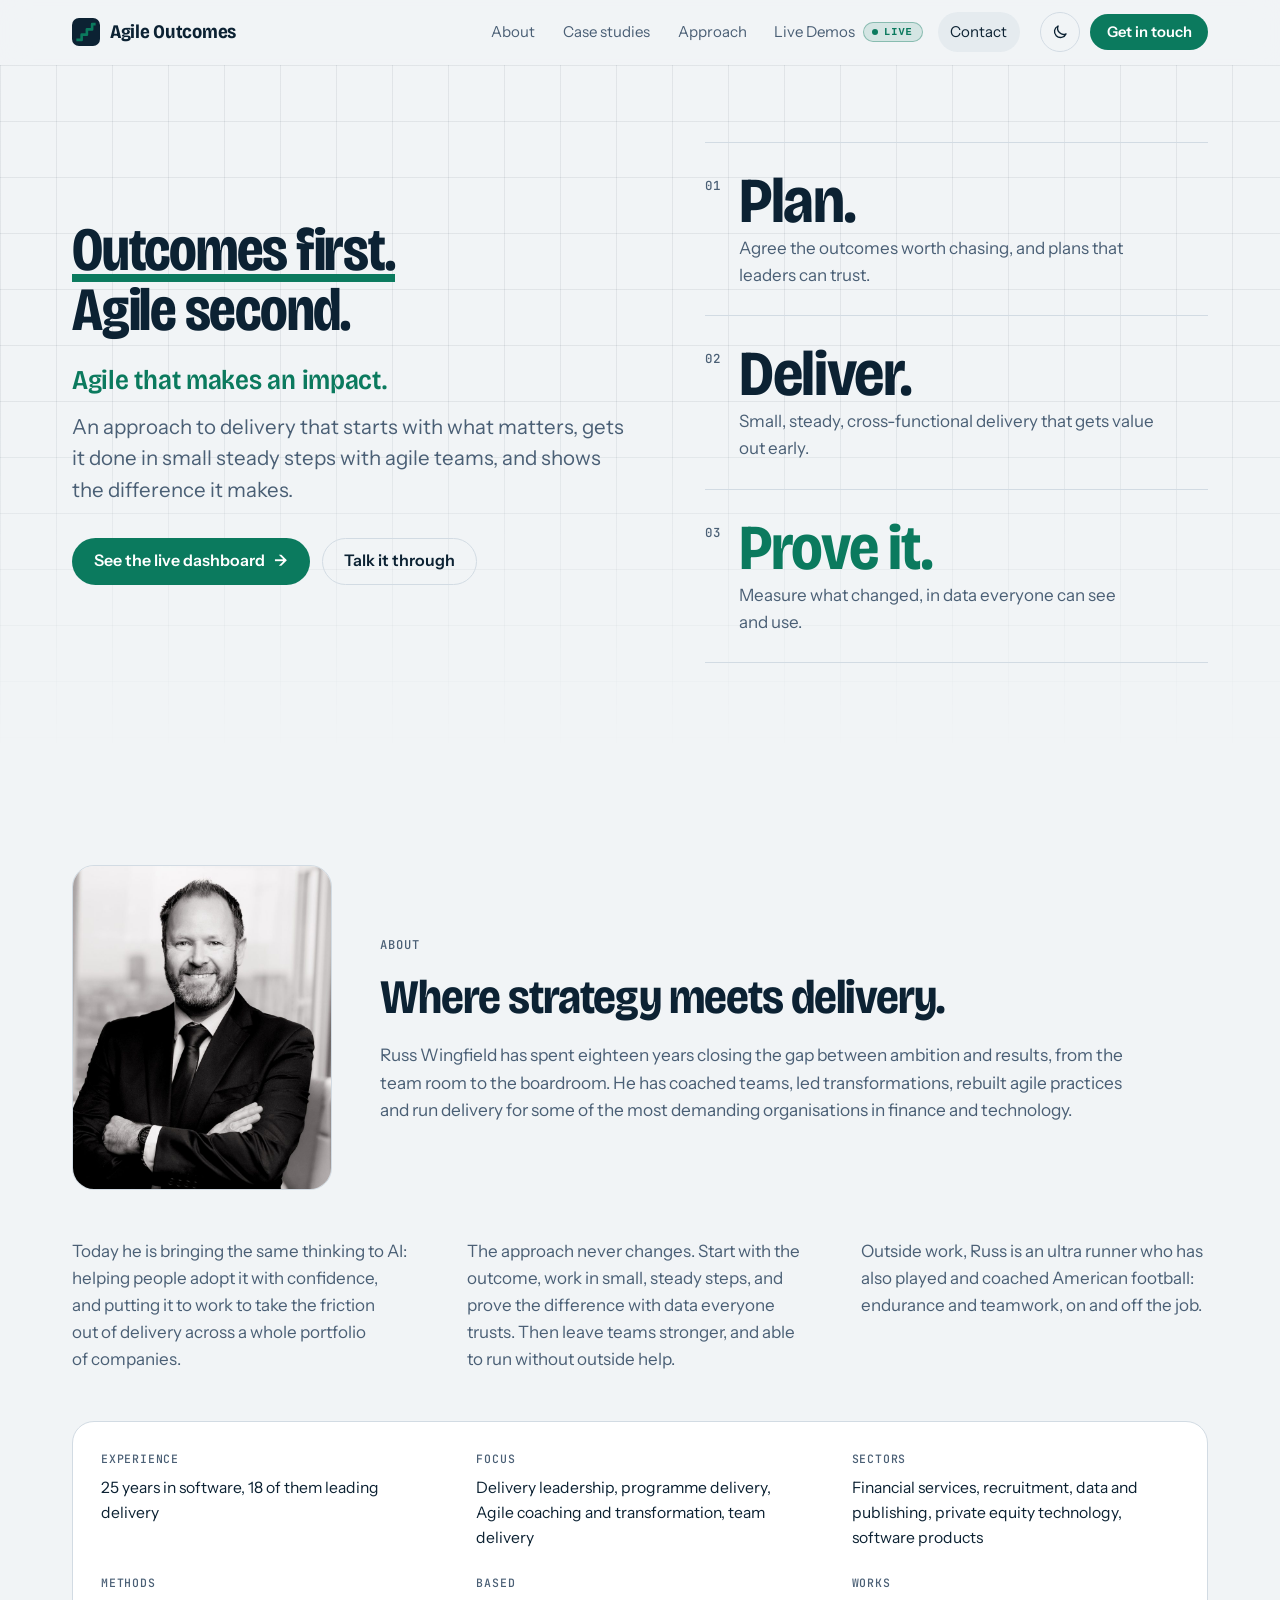
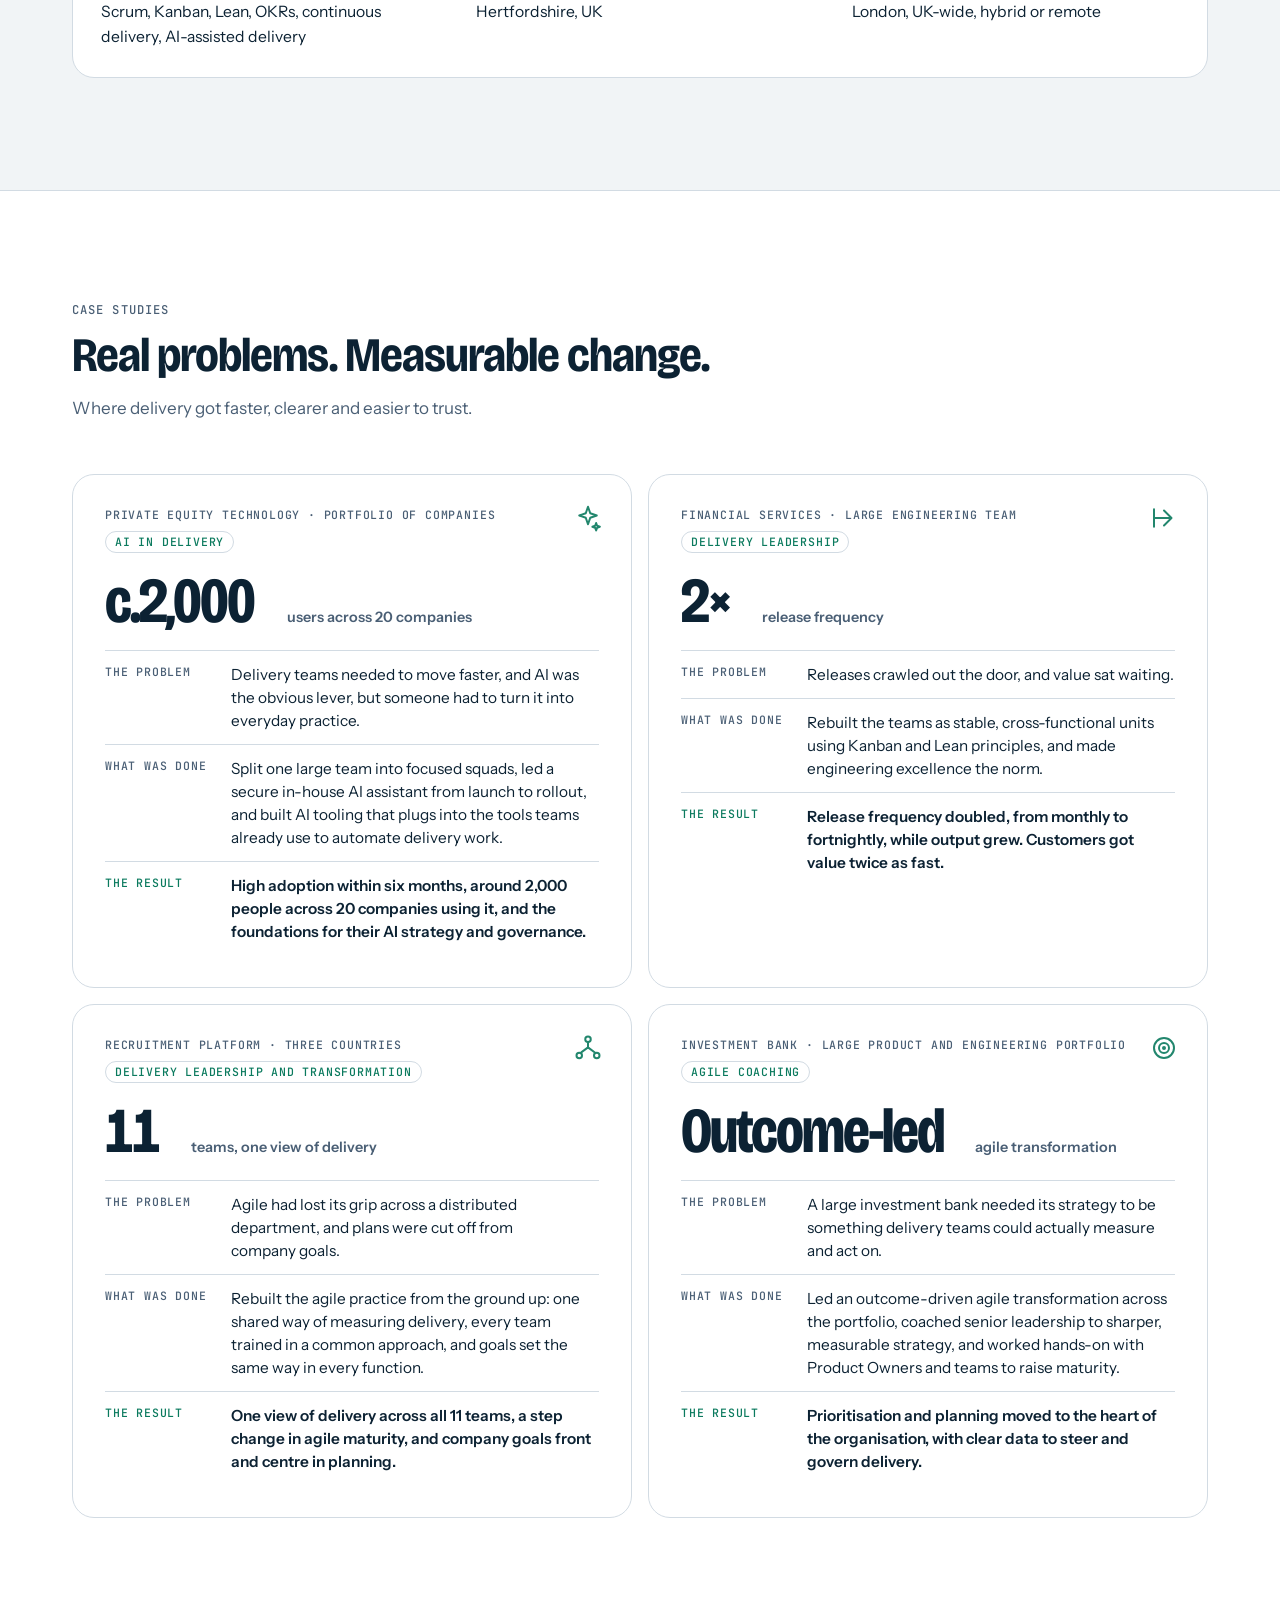
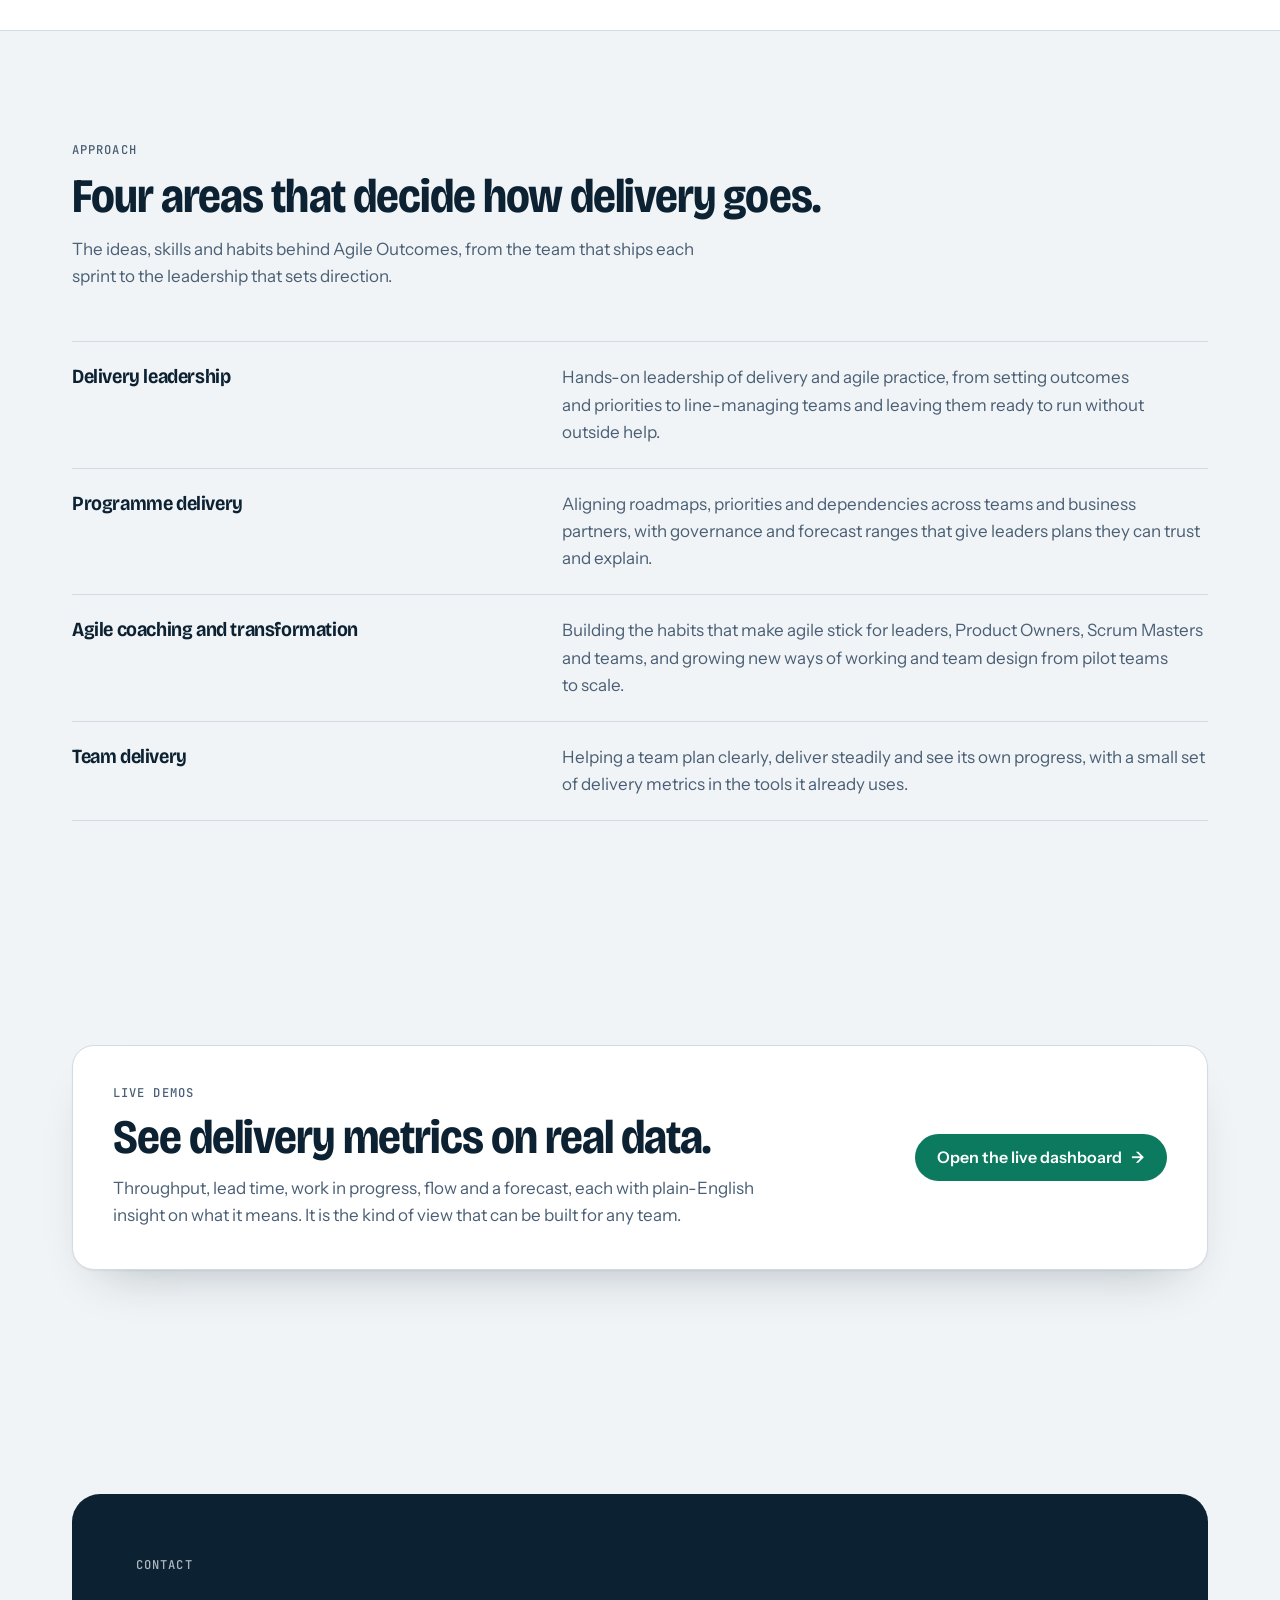
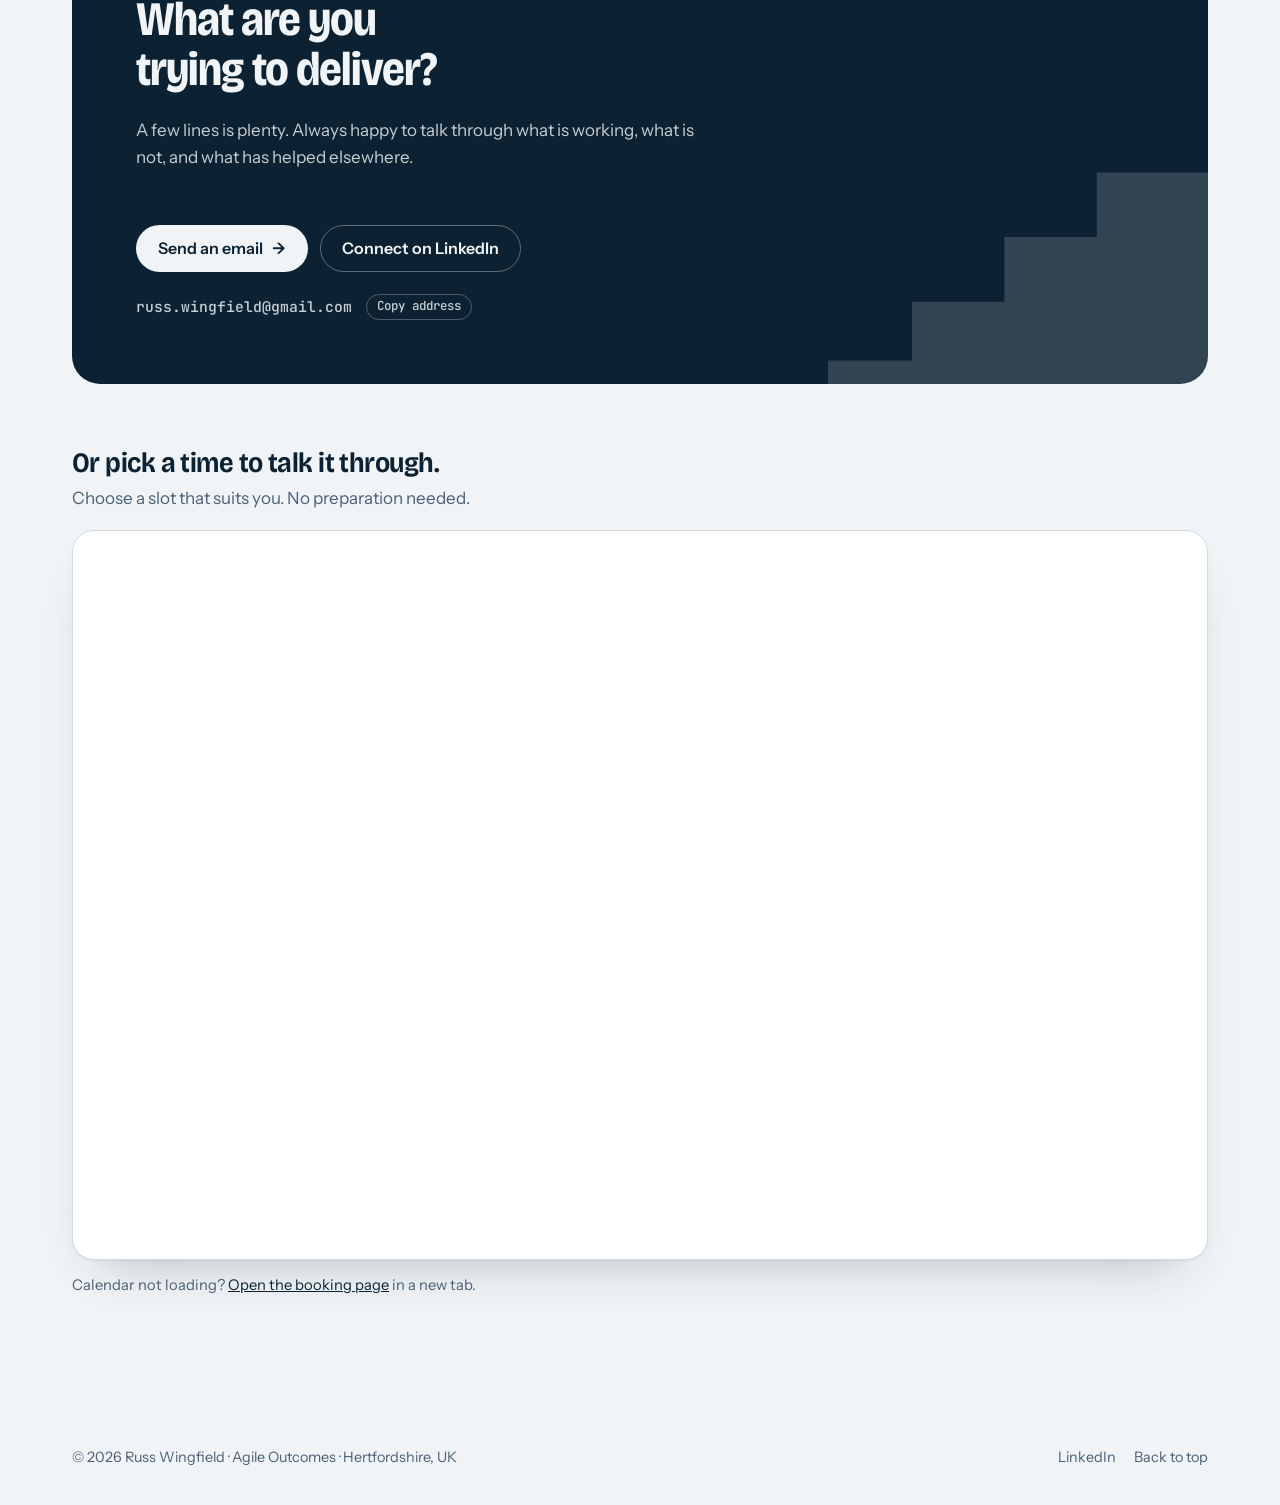
==== public/index.html @ 0f92ddfa "Rename the nav item to Live Demos and put a clearer demo picker above the heading Co-Authored-By: Cl" ====
<!doctype html>
<html lang="en-GB">
<head>
<meta charset="utf-8">
<meta name="viewport" content="width=device-width, initial-scale=1">
<meta name="description" content="Agile Outcomes is an approach to delivery that starts with the outcome: plan clearly, deliver steadily with agile teams, and prove the impact. Ideas and examples from Russ Wingfield.">
<meta property="og:type" content="website">
<meta property="og:title" content="Agile Outcomes | Outcomes first. Agile second.">
<meta property="og:description" content="Agile Outcomes is an approach to delivery that starts with the outcome: plan clearly, deliver steadily with agile teams, and prove the impact. Ideas and examples from Russ Wingfield.">
<meta property="og:url" content="https://agileoutcomes.co.uk/">
<meta property="og:image" content="https://agileoutcomes.co.uk/og-image.png">
<meta property="og:image:width" content="1200">
<meta property="og:image:height" content="630">
<meta property="og:image:alt" content="Agile Outcomes logo and the line Outcomes first. Agile second.">
<meta name="twitter:card" content="summary_large_image">
<meta name="twitter:image" content="https://agileoutcomes.co.uk/og-image.png">
<link rel="canonical" href="https://agileoutcomes.co.uk/">
<script type="application/ld+json">{"@context":"https://schema.org","@type":"WebSite","name":"Agile Outcomes","url":"https://agileoutcomes.co.uk/","description":"Agile Outcomes is an approach to delivery that starts with the outcome: plan clearly, deliver steadily with agile teams, and prove the impact. Ideas and examples from Russ Wingfield.","inLanguage":"en-GB","author":{"@type":"Person","name":"Russ Wingfield","sameAs":"https://www.linkedin.com/in/russwingfield/"}}</script>
<title>Agile Outcomes | Outcomes first. Agile second.</title>
<link rel="preconnect" href="https://fonts.googleapis.com">
<link rel="preconnect" href="https://fonts.gstatic.com" crossorigin>
<link rel="stylesheet" href="https://fonts.googleapis.com/css2?family=Bricolage+Grotesque:opsz,wdth,wght@12..96,75..100,200..800&family=Instrument+Sans:wght@400..700&family=JetBrains+Mono:wght@400..600&display=swap">
<link rel="icon" href="data:image/svg+xml,%3Csvg xmlns='http://www.w3.org/2000/svg' viewBox='0 0 32 32'%3E%3Crect width='32' height='32' rx='8' fill='%230C2233'/%3E%3Cpath d='M5 25H11V19H17V13H23V7H27' fill='none' stroke='%233DD0A5' stroke-width='3' stroke-linejoin='round'/%3E%3C/svg%3E">
<link rel="stylesheet" href="styles.css">

</head>
<body>
<a class="skip" href="#main">Skip to content</a>

<header class="top" id="top">
  <div class="wrap bar">
    <a class="brand" href="/" aria-label="Agile Outcomes, home">
      <svg width="28" height="28" viewBox="0 0 32 32" aria-hidden="true"><rect width="32" height="32" rx="8"/><path d="M5 25H11V19H17V13H23V7H27" fill="none" stroke-width="3" stroke-linejoin="round"/></svg>
      <span>Agile Outcomes</span>
    </a>
    <nav class="nav" aria-label="Main">
      <a href="#about">About</a>
      <a href="#cases">Case studies</a>
      <a href="#engagements">Approach</a>
      <a href="/demo/" class="nav-live">Live Demos <span class="live-tag">Live</span></a>
      <a href="#contact">Contact</a>
    </nav>
    <div class="bar-actions">
      <button class="theme" id="theme" type="button" aria-label="Switch to dark theme">
        <span class="i-moon"><svg viewBox="0 0 24 24" aria-hidden="true"><path d="M20 14.5A8 8 0 0 1 9.5 4a8 8 0 1 0 10.5 10.5Z"/></svg></span>
        <span class="i-sun" hidden><svg viewBox="0 0 24 24" aria-hidden="true"><circle cx="12" cy="12" r="4"/><path d="M12 2v2M12 20v2M4.9 4.9l1.4 1.4M17.7 17.7l1.4 1.4M2 12h2M20 12h2M4.9 19.1l1.4-1.4M17.7 6.3l1.4-1.4"/></svg></span>
      </button>
      <a class="btn btn-sm" href="#book">Get in touch</a>
    </div>
  </div>
</header>

<main id="main">

<section class="hero" aria-labelledby="h1">
  <div class="wrap">
    <div class="hero-grid">
      <div class="hero-copy">
        <h1 id="h1"><em>Outcomes first.</em> Agile second.</h1>
        <p class="tag">Agile that makes an impact.</p>
        <p class="lead">An approach to delivery that starts with what matters, gets it done in small steady steps with agile teams, and shows the difference it makes.</p>
        <div class="actions">
          <a class="btn" href="/demo/">See the live dashboard <span class="arr" aria-hidden="true">→</span></a>
          <a class="btn btn-ghost" href="#book">Talk it through</a>
        </div>
      </div>

      <ol class="steps" aria-label="How Agile Outcomes works">
        <li><span class="n" aria-hidden="true">01</span><h2>Plan.</h2><p>Agree the outcomes worth chasing, and plans that leaders can trust.</p></li>
        <li><span class="n" aria-hidden="true">02</span><h2>Deliver.</h2><p>Small, steady, cross-functional delivery that gets value out early.</p></li>
        <li><span class="n" aria-hidden="true">03</span><h2>Prove it.</h2><p>Measure what changed, in data everyone can see and use.</p></li>
      </ol>
    </div>
  </div>
</section>

<section class="sec" id="about" aria-labelledby="about-h">
  <div class="wrap">
    <div class="about-top rv">
      <img class="portrait" src="russ.jpg" width="800" height="1000" alt="Russ Wingfield" loading="lazy">
      <div class="about-intro">
        <p class="eyebrow">About</p>
        <h2 id="about-h">Where strategy meets delivery.</h2>
        <p class="about-lead">Russ Wingfield has spent eighteen years closing the gap between ambition and results, from the team room to the boardroom. He has coached teams, led transformations, rebuilt agile practices and run delivery for some of the most demanding organisations in finance and technology.</p>
      </div>
    </div>
    <div class="about-cols rv">
      <p>Today he is bringing the same thinking to AI: helping people adopt it with confidence, and putting it to work to take the friction out of delivery across a whole portfolio of companies.</p>
      <p>The approach never changes. Start with the outcome, work in small, steady steps, and prove the difference with data everyone trusts. Then leave teams stronger, and able to run without outside help.</p>
      <p>Outside work, Russ is an ultra runner who has also played and coached American football: endurance and teamwork, on and off the job.</p>
    </div>
    <dl class="facts facts-row rv">
      <div><dt>Experience</dt><dd>25 years in software, 18 of them leading delivery</dd></div>
      <div><dt>Focus</dt><dd>Delivery leadership, programme delivery, Agile coaching and transformation, team delivery</dd></div>
      <div><dt>Sectors</dt><dd>Financial services, recruitment, data and publishing, private equity technology, software products</dd></div>
      <div><dt>Methods</dt><dd>Scrum, Kanban, Lean, OKRs, continuous delivery, AI-assisted delivery</dd></div>
      <div><dt>Based</dt><dd>Hertfordshire, UK</dd></div>
      <div><dt>Works</dt><dd>London, UK-wide, hybrid or remote</dd></div>
    </dl>
  </div>
</section>

<section class="sec alt" id="cases" aria-labelledby="cases-h">
  <div class="wrap">
    <header class="sec-head rv">
      <p class="eyebrow">Case studies</p>
      <h2 id="cases-h">Real problems. Measurable change.</h2>
      <p class="sub">Where delivery got faster, clearer and easier to trust.</p>
    </header>

    <div class="cases">
      <article class="case rv">
        <svg class="c-ico" viewBox="0 0 24 24" width="30" height="30" fill="none" stroke="currentColor" stroke-width="1.6" stroke-linecap="round" stroke-linejoin="round" aria-hidden="true"><path d="M12 3l1.8 5.2L19 10l-5.2 1.8L12 17l-1.8-5.2L5 10l5.2-1.8z"/><path d="M18.5 16l.8 2.2 2.2.8-2.2.8-.8 2.2-.8-2.2-2.2-.8 2.2-.8z"/></svg>
        <p class="c-k">Private equity technology · portfolio of companies <span class="c-tag">AI in delivery</span></p>
        <p class="c-m">c.2,000 <small>users across 20 companies</small></p>
        <dl class="c-rows">
          <div><dt>The problem</dt><dd>Delivery teams needed to move faster, and AI was the obvious lever, but someone had to turn it into everyday practice.</dd></div>
          <div><dt>What was done</dt><dd>Split one large team into focused squads, led a secure in-house AI assistant from launch to rollout, and built AI tooling that plugs into the tools teams already use to automate delivery work.</dd></div>
          <div class="res"><dt>The result</dt><dd>High adoption within six months, around 2,000 people across 20 companies using it, and the foundations for their AI strategy and governance.</dd></div>
        </dl>
      </article>

      <article class="case rv">
        <svg class="c-ico" viewBox="0 0 24 24" width="30" height="30" fill="none" stroke="currentColor" stroke-width="1.6" stroke-linecap="round" stroke-linejoin="round" aria-hidden="true"><path d="M5 12h12"/><path d="M12 6l6 6-6 6"/><path d="M4 5v14"/></svg>
        <p class="c-k">Financial services · large engineering team <span class="c-tag">Delivery leadership</span></p>
        <p class="c-m">2× <small>release frequency</small></p>
        <dl class="c-rows">
          <div><dt>The problem</dt><dd>Releases crawled out the door, and value sat waiting.</dd></div>
          <div><dt>What was done</dt><dd>Rebuilt the teams as stable, cross-functional units using Kanban and Lean principles, and made engineering excellence the norm.</dd></div>
          <div class="res"><dt>The result</dt><dd>Release frequency doubled, from monthly to fortnightly, while output grew. Customers got value twice as fast.</dd></div>
        </dl>
      </article>

      <article class="case rv">
        <svg class="c-ico" viewBox="0 0 24 24" width="30" height="30" fill="none" stroke="currentColor" stroke-width="1.6" stroke-linecap="round" stroke-linejoin="round" aria-hidden="true"><circle cx="12" cy="5" r="2.2"/><circle cx="5" cy="18" r="2.2"/><circle cx="19" cy="18" r="2.2"/><path d="M12 7.2v4.3M12 11.5l-6 4.5M12 11.5l6 4.5"/></svg>
        <p class="c-k">Recruitment platform · three countries <span class="c-tag">Delivery leadership and transformation</span></p>
        <p class="c-m"><span class="count" data-to="11">11</span> <small>teams, one view of delivery</small></p>
        <dl class="c-rows">
          <div><dt>The problem</dt><dd>Agile had lost its grip across a distributed department, and plans were cut off from company goals.</dd></div>
          <div><dt>What was done</dt><dd>Rebuilt the agile practice from the ground up: one shared way of measuring delivery, every team trained in a common approach, and goals set the same way in every function.</dd></div>
          <div class="res"><dt>The result</dt><dd>One view of delivery across all 11 teams, a step change in agile maturity, and company goals front and centre in planning.</dd></div>
        </dl>
      </article>

      <article class="case rv">
        <svg class="c-ico" viewBox="0 0 24 24" width="30" height="30" fill="none" stroke="currentColor" stroke-width="1.6" stroke-linecap="round" stroke-linejoin="round" aria-hidden="true"><circle cx="12" cy="12" r="8"/><circle cx="12" cy="12" r="4"/><circle cx="12" cy="12" r=".8" fill="currentColor"/></svg>
        <p class="c-k">Investment bank · large product and engineering portfolio <span class="c-tag">Agile coaching</span></p>
        <p class="c-m">Outcome-led <small>agile transformation</small></p>
        <dl class="c-rows">
          <div><dt>The problem</dt><dd>A large investment bank needed its strategy to be something delivery teams could actually measure and act on.</dd></div>
          <div><dt>What was done</dt><dd>Led an outcome-driven agile transformation across the portfolio, coached senior leadership to sharper, measurable strategy, and worked hands-on with Product Owners and teams to raise maturity.</dd></div>
          <div class="res"><dt>The result</dt><dd>Prioritisation and planning moved to the heart of the organisation, with clear data to steer and govern delivery.</dd></div>
        </dl>
      </article>

    </div>
  </div>
</section>

<section class="sec" id="engagements" aria-labelledby="eng-h">
  <div class="wrap">
    <header class="sec-head rv">
      <p class="eyebrow">Approach</p>
      <h2 id="eng-h">Four areas that decide how delivery goes.</h2>
      <p class="sub">The ideas, skills and habits behind Agile Outcomes, from the team that ships each sprint to the leadership that sets direction.</p>
    </header>

    <ul class="eng rv">
      <li><h3>Delivery leadership</h3><p>Hands-on leadership of delivery and agile practice, from setting outcomes and priorities to line-managing teams and leaving them ready to run without outside help.</p></li>
      <li><h3>Programme delivery</h3><p>Aligning roadmaps, priorities and dependencies across teams and business partners, with governance and forecast ranges that give leaders plans they can trust and explain.</p></li>
      <li><h3>Agile coaching and transformation</h3><p>Building the habits that make agile stick for leaders, Product Owners, Scrum Masters and teams, and growing new ways of working and team design from pilot teams to scale.</p></li>
      <li><h3>Team delivery</h3><p>Helping a team plan clearly, deliver steadily and see its own progress, with a small set of delivery metrics in the tools it already uses.</p></li>
    </ul>
  </div>
</section>

<section class="sec" id="demo-teaser" aria-labelledby="teaser-h">
  <div class="wrap">
    <div class="teaser rv">
      <div>
        <p class="eyebrow">Live demos</p>
        <h2 id="teaser-h">See delivery metrics on real data.</h2>
        <p>Throughput, lead time, work in progress, flow and a forecast, each with plain-English insight on what it means. It is the kind of view that can be built for any team.</p>
      </div>
      <a class="btn" href="/demo/">Open the live dashboard <span class="arr" aria-hidden="true">→</span></a>
    </div>
  </div>
</section>

<section class="sec" id="contact" aria-labelledby="contact-h">
  <div class="wrap">
    <div class="cta rv">
      <p class="eyebrow">Contact</p>
      <h2 id="contact-h">What are you trying to deliver?</h2>
      <p>A few lines is plenty. Always happy to talk through what is working, what is not, and what has helped elsewhere.</p>
      <div class="actions">
        <a class="btn" id="mail-link" href="#contact">Send an email <span class="arr" aria-hidden="true">→</span></a>
        <a class="btn btn-ghost" href="https://www.linkedin.com/in/russwingfield/" target="_blank" rel="noopener">Connect on LinkedIn</a>
      </div>
      <p class="mailline"><span id="mail-text">Email address loads with the page</span><button type="button" id="copy">Copy address</button><span id="copied" role="status"></span></p>
    </div>

    <div class="book-head rv" id="book">
      <h3>Or pick a time to talk it through.</h3>
      <p>Choose a slot that suits you. No preparation needed.</p>
    </div>
    <div class="book rv">
      <!-- Calendly inline widget begin -->
      <div class="calendly-inline-widget" data-url="https://calendly.com/russ-wingfield-djqy/30min" style="min-width:320px;height:700px;"></div>
      <script type="text/javascript" src="https://assets.calendly.com/assets/external/widget.js" async></script>
      <!-- Calendly inline widget end -->
    </div>
    <p class="book-alt">Calendar not loading? <a href="https://calendly.com/russ-wingfield-djqy/30min" target="_blank" rel="noopener">Open the booking page</a> in a new tab.</p>
  </div>
</section>

</main>

<footer>
  <div class="wrap foot">
    <p>© <span id="yr">2026</span> Russ Wingfield · Agile Outcomes · Hertfordshire, UK</p>
    <nav aria-label="Footer"><a href="https://www.linkedin.com/in/russwingfield/" target="_blank" rel="noopener">LinkedIn</a><a href="#top">Back to top</a></nav>
  </div>
</footer>
<script src="app.js" defer></script>
</body>
</html>
---- public/styles.css ----
/* Layout concept: left-aligned editorial grid on a faint delivery-chart grid.
   The hero is a three-word device; later sections reuse chart language
   (bars on a time axis, tick marks, readouts) so the whole page reads like a delivery report. */
:root{
  --bg:#F1F4F6; --surface:#FFFFFF; --surface-2:#E5EBEF; --ink:#0C2233; --muted:#4A5F75; --line:#D2DBE3;
  --accent:#0B7A5E; --accent-ink:#FFFFFF; --scope:#9A5508; --grid:rgba(12,34,51,.07);
  --shadow:0 1px 2px rgba(12,34,51,.06),0 26px 50px -30px rgba(12,34,51,.32);
  --f-display:'Bricolage Grotesque','Arial Narrow',system-ui,sans-serif;
  --f-body:'Instrument Sans',system-ui,-apple-system,'Segoe UI',Roboto,sans-serif;
  --f-mono:'JetBrains Mono',ui-monospace,'SFMono-Regular',Menlo,Consolas,monospace;
  color-scheme:light;
}
@media (prefers-color-scheme:dark){
  :root:not([data-theme="light"]){
    --bg:#0A1620; --surface:#0F2231; --surface-2:#16303F; --ink:#E8EFF4; --muted:#93A8BA; --line:#213748;
    --accent:#3DD0A5; --accent-ink:#04201A; --scope:#F2A945; --grid:rgba(232,239,244,.06);
    --shadow:0 1px 2px rgba(0,0,0,.35),0 26px 50px -30px rgba(0,0,0,.7);
    color-scheme:dark;
  }
}
:root[data-theme="dark"]{
  --bg:#0A1620; --surface:#0F2231; --surface-2:#16303F; --ink:#E8EFF4; --muted:#93A8BA; --line:#213748;
  --accent:#3DD0A5; --accent-ink:#04201A; --scope:#F2A945; --grid:rgba(232,239,244,.06);
  --shadow:0 1px 2px rgba(0,0,0,.35),0 26px 50px -30px rgba(0,0,0,.7);
  color-scheme:dark;
}

*{box-sizing:border-box}
[hidden]{display:none!important}
img{max-width:100%}
html{scroll-behavior:smooth;scroll-padding-top:88px}
body{margin:0;background:var(--bg);color:var(--ink);font:400 1.0625rem/1.6 var(--f-body);-webkit-font-smoothing:antialiased;text-rendering:optimizeLegibility}
body::before{content:"";position:fixed;inset:0 0 auto;height:env(safe-area-inset-top,0px);background:var(--bg);z-index:30}
h1,h2,h3,h4,p,ul,ol,dl,dd,figure{margin:0}
ul,ol{padding:0;list-style:none}
a{color:inherit}
button{font:inherit;color:inherit}
svg{display:block}
:focus-visible{outline:2px solid var(--accent);outline-offset:3px;border-radius:6px}
::selection{background:var(--accent);color:var(--accent-ink)}

.wrap{width:100%;max-width:1200px;margin-inline:auto;
  padding-left:max(clamp(16px,4vw,32px),env(safe-area-inset-left,0px));
  padding-right:max(clamp(16px,4vw,32px),env(safe-area-inset-right,0px))}
.skip{position:absolute;left:16px;top:-80px;z-index:50;background:var(--ink);color:var(--bg);padding:.6em 1em;border-radius:8px;text-decoration:none}
.skip:focus{top:calc(env(safe-area-inset-top,0px) + 12px)}

/* type */
.eyebrow{display:inline-flex;align-items:center;gap:.65em;font:500 .76rem/1.2 var(--f-mono);letter-spacing:.09em;text-transform:uppercase;color:var(--muted)}
h1,h2,h3{font-family:var(--f-display);letter-spacing:-.02em;text-wrap:balance}
h1{font-weight:700;font-size:clamp(2.6rem,5.8vw,4.8rem);line-height:.98;font-variation-settings:"wdth" 84,"opsz" 96}
h2{font-weight:700;font-size:clamp(1.9rem,3.8vw,3rem);line-height:1.04;font-variation-settings:"wdth" 88,"opsz" 72}
h3{font-weight:650;font-size:clamp(1.35rem,2.2vw,1.75rem);line-height:1.12;font-variation-settings:"wdth" 92,"opsz" 36}
.lead{font-size:clamp(1.1rem,1.6vw,1.3rem);line-height:1.55;color:var(--muted);max-width:56ch;text-wrap:pretty}
.mono{font-family:var(--f-mono)}
.dot{width:8px;height:8px;border-radius:50%;background:var(--accent);box-shadow:0 0 0 0 color-mix(in srgb,var(--accent) 55%,transparent);animation:ping 2.4s ease-out infinite}
@keyframes ping{0%{box-shadow:0 0 0 0 color-mix(in srgb,var(--accent) 50%,transparent)}80%,100%{box-shadow:0 0 0 10px transparent}}

/* buttons */
.btn{display:inline-flex;align-items:center;gap:.6em;padding:.85em 1.3em;border-radius:999px;border:1px solid transparent;background:var(--accent);color:var(--accent-ink);font-weight:600;font-size:1rem;line-height:1.1;text-decoration:none;cursor:pointer;transition:transform .2s ease,box-shadow .2s ease,background .2s}
.btn:hover{transform:translateY(-1px);box-shadow:0 10px 24px -12px color-mix(in srgb,var(--accent) 80%,transparent)}
.btn .arr{transition:transform .2s ease}
.btn:hover .arr{transform:translateX(3px)}
.btn-ghost{background:transparent;color:var(--ink);border-color:var(--line)}
.btn-ghost:hover{background:var(--surface-2);box-shadow:none}
.btn-sm{padding:.6em 1.05em;font-size:.92rem;white-space:nowrap}

/* header */
.top{position:sticky;top:env(safe-area-inset-top,0px);z-index:20;background:color-mix(in srgb,var(--bg) 84%,transparent);-webkit-backdrop-filter:blur(14px) saturate(1.3);backdrop-filter:blur(14px) saturate(1.3);border-bottom:1px solid transparent;transition:border-color .25s}
.top.scrolled{border-bottom-color:var(--line)}
.bar{display:flex;align-items:center;gap:20px;height:64px}
.brand{display:inline-flex;align-items:center;gap:10px;text-decoration:none;font:700 1.2rem/1 var(--f-display);font-variation-settings:"wdth" 88;letter-spacing:-.015em;white-space:nowrap}
.brand svg rect{fill:var(--ink)} .brand svg path{stroke:var(--accent)}
.nav{display:flex;gap:2px;margin-left:auto}
.nav a{padding:.5em .85em;border-radius:999px;text-decoration:none;font-size:.94rem;color:var(--muted);transition:color .2s,background .2s}
.nav-live{display:inline-flex;align-items:center}
.live-tag{display:inline-flex;align-items:center;gap:6px;margin-left:8px;padding:3px 9px 3px 8px;border-radius:999px;border:1px solid color-mix(in srgb,var(--accent) 38%,transparent);background:color-mix(in srgb,var(--accent) 12%,transparent);color:var(--accent);font:600 .64rem/1.2 ui-monospace,SFMono-Regular,Menlo,monospace;letter-spacing:.1em;text-transform:uppercase}
.live-tag::before{content:"";width:6px;height:6px;border-radius:50%;background:var(--accent);box-shadow:0 0 0 0 color-mix(in srgb,var(--accent) 55%,transparent);animation:livepulse 2s ease-out infinite}
@keyframes livepulse{0%{box-shadow:0 0 0 0 color-mix(in srgb,var(--accent) 55%,transparent)}70%,100%{box-shadow:0 0 0 6px transparent}}
@media (prefers-reduced-motion:reduce){.live-tag::before{animation:none}}
.nav a:hover,.nav a[aria-current="true"]{color:var(--ink);background:var(--surface-2)}
.bar-actions{display:flex;align-items:center;gap:10px}
.theme{width:40px;height:40px;border-radius:50%;border:1px solid var(--line);background:transparent;display:grid;place-items:center;cursor:pointer;transition:background .2s}
.theme:hover{background:var(--surface-2)}
.theme svg{width:18px;height:18px;stroke:currentColor;fill:none;stroke-width:1.8;stroke-linecap:round;stroke-linejoin:round}
@media (max-width:860px){.nav{display:none}.bar-actions{margin-left:auto}}
@media (max-width:400px){.bar{gap:10px}.brand{font-size:1.05rem}.bar-actions{gap:8px}.btn-sm{padding-inline:.9em;white-space:nowrap}}

/* hero */
.hero{position:relative;padding-block:clamp(36px,6vw,88px) clamp(48px,7vw,96px)}
.hero::before{content:"";position:absolute;inset:0;pointer-events:none;
  background-image:linear-gradient(var(--grid) 1px,transparent 1px),linear-gradient(90deg,var(--grid) 1px,transparent 1px);
  background-size:56px 56px;
  -webkit-mask-image:linear-gradient(to bottom,#000 0,#000 50%,transparent 100%);mask-image:linear-gradient(to bottom,#000 0,#000 50%,transparent 100%)}
.hero>.wrap{position:relative}
.hero-grid{display:grid;grid-template-columns:minmax(0,1.05fr) minmax(0,.95fr);gap:clamp(32px,6vw,88px);align-items:center}
.hero h1{font-size:clamp(2.5rem,4.8vw,4.3rem);line-height:.98}
.hero .tag{margin-top:22px;font:600 clamp(1.25rem,2.4vw,1.7rem)/1.25 var(--f-display);font-variation-settings:"wdth" 90;letter-spacing:-.01em;color:var(--accent)}
.hero h1 em{font-style:normal;background:linear-gradient(var(--accent),var(--accent)) 0 92%/100% .13em no-repeat;animation:ul 1.1s .5s cubic-bezier(.2,.7,.2,1) both}
@keyframes ul{from{background-size:0 .13em}to{background-size:100% .13em}}
.hero .lead{margin-top:14px;max-width:46ch}
.actions{display:flex;flex-wrap:wrap;gap:12px;margin-top:32px}
.hero-copy>*{animation:rise-in .7s cubic-bezier(.2,.7,.2,1) both}
.hero-copy>:nth-child(2){animation-delay:.06s}.hero-copy>:nth-child(3){animation-delay:.12s}.hero-copy>:nth-child(4){animation-delay:.2s}
/* three-word device */
.steps{display:grid;border-top:1px solid var(--line);min-width:0}
.steps li{display:grid;grid-template-columns:auto minmax(0,1fr);column-gap:18px;row-gap:2px;align-items:baseline;padding:clamp(16px,2.2vw,26px) 0;border-bottom:1px solid var(--line);animation:rise-in .7s cubic-bezier(.2,.7,.2,1) both}
.steps li:nth-child(1){animation-delay:.15s}.steps li:nth-child(2){animation-delay:.25s}.steps li:nth-child(3){animation-delay:.35s}
.steps .n{grid-row:1/3;font:500 .78rem/1 var(--f-mono);letter-spacing:.08em;color:var(--muted);align-self:start;padding-top:.9em}
.steps h2{font-size:clamp(2.4rem,5vw,4.1rem);line-height:1}
.steps li:last-child h2{color:var(--accent)}
.steps p{color:var(--muted);max-width:40ch;text-wrap:pretty}
@keyframes rise-in{from{opacity:0;transform:translateY(14px)}to{opacity:1;transform:none}}
@media (max-width:940px){.hero-grid{grid-template-columns:minmax(0,1fr)}}

/* sections */
.sec{padding-block:clamp(56px,9vw,112px)}
.sec.alt{background:var(--surface);border-block:1px solid var(--line)}
.sec-head{display:grid;gap:14px;max-width:760px;margin-bottom:clamp(28px,4vw,52px)}
.sec-head p.sub{color:var(--muted);max-width:58ch;text-wrap:pretty}
.rv{opacity:1}
@keyframes rise{from{opacity:.55;transform:translateY(22px)}to{opacity:1;transform:none}}
@supports (animation-timeline:view()){
  .rv{animation:rise linear both;animation-timeline:view();animation-range:entry 0% entry 38%}
}

/* case studies */
.cases{display:grid;grid-template-columns:repeat(2,minmax(0,1fr));gap:16px}
.case{background:var(--surface);border:1px solid var(--line);border-radius:22px;padding:clamp(20px,2.6vw,32px);display:grid;gap:18px;align-content:start;min-width:0;transition:transform .25s ease,border-color .25s ease}
.case{position:relative}
.c-ico{position:absolute;top:clamp(18px,2.4vw,28px);right:clamp(18px,2.4vw,28px);color:var(--accent);opacity:.9}
.case .c-k{padding-right:44px}
.case:hover{transform:translateY(-3px);border-color:color-mix(in srgb,var(--accent) 55%,var(--line))}
.c-k{font:500 .72rem/1.4 var(--f-mono);letter-spacing:.07em;text-transform:uppercase;color:var(--muted)}
.c-tag{display:table;margin:8px 0 0;padding:2px 9px;border:1px solid var(--line);border-radius:999px;color:var(--accent);white-space:nowrap}
@media (max-width:480px){.c-tag{white-space:normal}}
.c-m{font:700 clamp(2.8rem,5vw,4.2rem)/.95 var(--f-display);font-variation-settings:"wdth" 82,"opsz" 96;letter-spacing:-.03em;font-variant-numeric:tabular-nums;display:flex;flex-wrap:wrap;align-items:baseline;gap:.15em .5em}
.c-m small{font:600 .9rem/1.3 var(--f-body);letter-spacing:0;color:var(--muted);font-variation-settings:normal;max-width:22ch}
.c-rows{display:grid}
.c-rows>div{display:grid;grid-template-columns:6.6em minmax(0,1fr);gap:14px;padding:12px 0;border-top:1px solid var(--line)}
.c-rows dt{font:500 .72rem/1.6 var(--f-mono);letter-spacing:.07em;text-transform:uppercase;color:var(--muted)}
.c-rows dd{font-size:.96rem;line-height:1.5;text-wrap:pretty}
.c-rows .res dt{color:var(--accent)}
.c-rows .res dd{font-weight:600}
@media (max-width:900px){.cases{grid-template-columns:minmax(0,1fr)}}
@media (max-width:480px){.c-rows>div{grid-template-columns:minmax(0,1fr);gap:4px}}

/* engagements */
.eng{border-top:1px solid var(--line)}
.eng li{display:grid;grid-template-columns:minmax(0,5fr) minmax(0,7fr);gap:8px 28px;align-items:baseline;padding:22px 0;border-bottom:1px solid var(--line)}
.eng h3{font-size:1.25rem;transition:transform .25s ease,color .25s ease}
.eng li:hover h3{transform:translateX(6px);color:var(--accent)}
.eng p{color:var(--muted);text-wrap:pretty}
@media (max-width:760px){.eng li{grid-template-columns:minmax(0,1fr)}}

/* calendar heading */
.book-head{margin:clamp(40px,6vw,64px) 0 18px;display:grid;gap:6px}
.book-head p{color:var(--muted)}

/* booking */
.book{background:var(--surface);border:1px solid var(--line);border-radius:22px;box-shadow:var(--shadow);padding:clamp(6px,1.2vw,14px);overflow:hidden}
.book .calendly-inline-widget{border-radius:14px;overflow:hidden}
.book-alt{margin-top:14px;color:var(--muted);font-size:.92rem}
.book-alt a{color:var(--ink)}

/* about */
.about{display:grid;grid-template-columns:minmax(0,7fr) minmax(0,5fr);gap:clamp(24px,5vw,72px);align-items:start}
.about .copy{display:grid;gap:18px;margin-top:22px;color:var(--muted);text-wrap:pretty;max-width:62ch}
.about .copy strong{color:var(--ink);font-weight:600}
.about-top{display:grid;grid-template-columns:auto minmax(0,1fr);gap:clamp(20px,4vw,48px);align-items:center}
.portrait{display:block;width:clamp(150px,22vw,260px);height:auto;aspect-ratio:4/5;object-fit:cover;border-radius:22px;border:1px solid var(--line)}
.about-intro h2{margin-top:16px}
.about-lead{margin-top:18px;max-width:62ch;color:var(--muted);font-size:1.08rem;text-wrap:pretty}
.about-cols{display:grid;grid-template-columns:repeat(3,minmax(0,1fr));gap:20px clamp(24px,4vw,48px);margin-top:clamp(28px,4vw,48px);color:var(--muted);text-wrap:pretty}
.facts.facts-row{margin-top:clamp(28px,4vw,48px);grid-template-columns:repeat(3,minmax(0,1fr));gap:24px clamp(24px,4vw,48px)}
.facts.facts-row div{grid-template-columns:minmax(0,1fr);align-content:start;gap:6px;padding:0;border-top:0}
@media (max-width:900px){.about-cols,.facts.facts-row{grid-template-columns:minmax(0,1fr)}}
@media (max-width:560px){.about-top{grid-template-columns:minmax(0,1fr)}}
.facts{background:var(--surface);border:1px solid var(--line);border-radius:22px;padding:clamp(18px,2.4vw,28px);display:grid;gap:0}
.facts div{display:grid;grid-template-columns:7.2em minmax(0,1fr);gap:14px;padding:14px 0;border-top:1px solid var(--line)}
.facts div:first-child{border-top:0}
.facts dt{font:500 .72rem/1.6 var(--f-mono);letter-spacing:.07em;text-transform:uppercase;color:var(--muted)}
.facts dd{font-size:.98rem}
@media (max-width:940px){.about{grid-template-columns:minmax(0,1fr)}}

/* contact */
.cta{--cb:var(--ink);--cf:var(--bg);background:var(--cb);color:var(--cf);border-radius:28px;padding:clamp(28px,5vw,72px);display:grid;gap:22px;position:relative;overflow:hidden}
.cta::after{content:"";position:absolute;right:-40px;bottom:-30px;width:min(46%,420px);aspect-ratio:1/.7;opacity:.16;pointer-events:none;
  background:linear-gradient(var(--cf),var(--cf)) 0 100%/100% 2px no-repeat;
  clip-path:polygon(0 100%,0 82%,20% 82%,20% 62%,42% 62%,42% 40%,64% 40%,64% 18%,100% 18%,100% 100%);
  background-color:var(--cf)}
.cta h2{max-width:16ch}
.cta p{max-width:52ch;opacity:.82;text-wrap:pretty}
.cta .eyebrow{color:var(--cf);opacity:.7}
.cta .btn{background:var(--cf);color:var(--cb)}
.cta .btn-ghost{background:transparent;color:var(--cf);border-color:color-mix(in srgb,var(--cf) 35%,transparent)}
.cta .btn-ghost:hover{background:color-mix(in srgb,var(--cf) 12%,transparent)}
.mailline{display:flex;flex-wrap:wrap;gap:10px 14px;align-items:center;font:500 .92rem/1.2 var(--f-mono);position:relative;z-index:1}
.mailline button{border:1px solid color-mix(in srgb,var(--cf) 35%,transparent);background:transparent;color:var(--cf);padding:.45em .8em;border-radius:999px;font:500 .78rem/1 var(--f-mono);cursor:pointer}
.cta .actions,.cta .mailline,.cta h2,.cta p,.cta .eyebrow{position:relative;z-index:1}

footer{padding-block:36px calc(36px + env(safe-area-inset-bottom,0px));color:var(--muted);font-size:.9rem}
.foot{display:flex;flex-wrap:wrap;gap:12px 28px;justify-content:space-between;align-items:center}
.foot nav{display:flex;gap:18px}
.foot a{text-decoration:none}.foot a:hover{color:var(--ink);text-decoration:underline}

@media (prefers-reduced-motion:reduce){
  html{scroll-behavior:auto}
  *,*::before,*::after{animation-duration:.001ms!important;animation-delay:0s!important;transition-duration:.001ms!important}
  .rv{animation:none!important}
}

/* ---------- delivery dashboard (/demo/) ---------- */
.dash{padding-block:clamp(40px,6vw,80px) clamp(40px,6vw,72px)}
.dash-head{display:flex;flex-wrap:wrap;align-items:flex-end;justify-content:space-between;gap:14px 32px;margin-bottom:clamp(20px,3vw,32px)}
.dash-head>div{display:grid;gap:14px}
.dash-head h1{font-size:clamp(2rem,4.4vw,3.2rem);line-height:1.02}
.dash-meta{display:inline-flex;flex-wrap:wrap;align-items:center;gap:6px .65em;font:500 .76rem/1.4 var(--f-mono);letter-spacing:.04em;color:var(--muted)}
.dash-meta .per::before{content:"·";margin-right:.65em}
.dash-body{display:grid;gap:clamp(16px,2.4vw,26px)}
.overall,.chart{background:var(--surface);border:1px solid var(--line);border-radius:20px;box-shadow:var(--shadow);padding:clamp(16px,2.4vw,28px);min-width:0;display:grid;gap:16px;align-content:start}
.overall h2,.chart-head h2{font:600 1.15rem/1.2 var(--f-display);font-variation-settings:"wdth" 92;letter-spacing:-.01em}
.chart-head{display:grid;gap:4px}
.cap{font:500 .72rem/1.4 var(--f-mono);letter-spacing:.05em;text-transform:uppercase;color:var(--muted)}
.kpis{display:grid;grid-template-columns:repeat(4,minmax(0,1fr));gap:12px}
.kpis li{border:1px solid var(--line);border-radius:14px;padding:14px 16px;display:grid;gap:2px;background:var(--bg)}
.kpis .k{font:500 .68rem/1.3 var(--f-mono);letter-spacing:.06em;text-transform:uppercase;color:var(--muted)}
.kpis .v{font:700 1.7rem/1.15 var(--f-display);font-variation-settings:"wdth" 90;font-variant-numeric:tabular-nums}
.kpis .d{font-size:.84rem;color:var(--muted);min-height:1.3em}
.kpis .d.good{color:var(--accent)}
.kpis .d.warn{color:var(--scope)}
@media (max-width:900px){.kpis{grid-template-columns:repeat(2,minmax(0,1fr))}}
@media (max-width:420px){.kpis{grid-template-columns:minmax(0,1fr)}}
.pbody{position:relative;min-height:240px}
.plot2{position:relative;min-width:0}
.plot2 svg{overflow:visible;max-width:100%}
.ptip{position:absolute;transform:translate(-50%,-100%);background:var(--ink);color:var(--bg);font:500 .74rem/1.3 var(--f-mono);padding:6px 9px;border-radius:8px;pointer-events:none;white-space:normal;max-width:min(320px,86vw);width:max-content;text-align:center;z-index:5}
.reads2{display:flex;flex-wrap:wrap;gap:8px 28px}
.reads2 dt{font:500 .68rem/1.3 var(--f-mono);letter-spacing:.06em;text-transform:uppercase;color:var(--muted)}
.reads2 dd{font:600 1.05rem/1.3 var(--f-display);font-variation-settings:"wdth" 92;font-variant-numeric:tabular-nums}
.legend{display:flex;flex-wrap:wrap;gap:6px 20px;font:500 .74rem/1.3 var(--f-mono);color:var(--muted)}
.legend li{display:inline-flex;align-items:center;gap:8px}
.legend i{display:inline-block;width:18px;height:10px;border-radius:2px}
.legend .lg-bar{background:var(--accent);opacity:.9}
.legend .lg-part{background:var(--accent);opacity:.35}
.legend .lg-trend,.legend .lg-p85,.legend .lg-p50{height:0;border-top:2px solid var(--scope);border-radius:0}
.legend .lg-p85{border-top-style:dashed}
.legend .lg-dot,.legend .lg-pt,.legend .lg-late{width:10px;height:10px;border-radius:50%;background:var(--accent);opacity:.7}
.legend .lg-late{background:var(--scope);opacity:.95}
.legend .lg-med{height:0;border-top:2.5px solid var(--accent);border-radius:0}
.legend .lg-raised{height:0;border-top:2.5px solid var(--scope);border-radius:0}
.legend .lg-resolved{height:0;border-top:2.5px solid var(--accent);border-radius:0}
.legend .lg-band2{background:var(--accent);opacity:.12}
.legend .lg-band{background:var(--accent);opacity:.28}
.legend .lg-cf-todo,.legend .lg-cf-doing,.legend .lg-cf-done{opacity:1}
.legend .lg-cf-todo{background:var(--cf-todo)}
.legend .lg-cf-doing{background:var(--cf-doing)}
.legend .lg-cf-done{background:var(--cf-done)}
.legend .lg-wipc{height:10px;background:var(--cf-doing);opacity:.35;border-top:2px solid var(--cf-doing)}
.legend .lg-act{width:10px;height:10px;border-radius:50%;background:var(--surface);border:2px solid var(--ink)}
.insight{border-left:3px solid var(--accent);background:var(--bg);border-radius:0 12px 12px 0;padding:14px 18px;display:grid;gap:4px}
.insight .in-k{font:500 .68rem/1.3 var(--f-mono);letter-spacing:.07em;text-transform:uppercase;color:var(--accent)}
.insight .in-t{text-wrap:pretty;max-width:78ch}
.insight.big .in-t{font-size:1.12rem;line-height:1.55}
.gen{font:500 .72rem/1.4 var(--f-mono);color:var(--muted)}

/* cumulative flow bands: done at the bottom, then in progress, then not started */
:root{--cf-todo:#8FA3B5;--cf-doing:#C97A12;--cf-done:#0B7A5E}
@media (prefers-color-scheme:dark){:root:not([data-theme="light"]){--cf-todo:#5C7488;--cf-doing:#E9A03B;--cf-done:#3DD0A5}}
:root[data-theme="dark"]{--cf-todo:#5C7488;--cf-doing:#E9A03B;--cf-done:#3DD0A5}
.cf{stroke:var(--surface);stroke-width:.8;stroke-linejoin:round}
.cf.todo{fill:var(--cf-todo);opacity:.55}
.cf.doing{fill:var(--cf-doing);opacity:.9}
.cf.done{fill:var(--cf-done);opacity:.9}
.wipa{fill:var(--cf-doing);opacity:.22}
.wipl{fill:none;stroke:var(--cf-doing);stroke-width:2.2;stroke-linejoin:round;stroke-linecap:round}
.sub-t{margin:6px 0 -4px;font:500 .72rem/1.3 var(--f-mono);letter-spacing:.06em;text-transform:uppercase;color:var(--muted)}
.pbody.short{min-height:170px}
.chart[hidden]{display:none}

/* chart marks */
.gl{stroke:var(--grid);stroke-width:1}
.axl{stroke:var(--muted);stroke-width:1;opacity:.55}
.ax{font:500 11px var(--f-mono);fill:var(--muted)}
.axt{font:600 11px var(--f-mono);fill:var(--muted);letter-spacing:.02em}
.cbar{fill:var(--accent);opacity:.9}
.cbar.part{opacity:.35}
.cbar:hover{opacity:1}
.trend{stroke:var(--scope);stroke-width:2.2;stroke-linecap:round}
.pt{fill:var(--accent);opacity:.65;stroke:var(--surface);stroke-width:.6}
.pt:hover{opacity:1}
.pt.faint{opacity:.22;stroke:none}
.pt.late{fill:var(--scope);opacity:.95}
.pl{stroke:var(--scope);stroke-width:1.5}
.pl.d1{stroke-dasharray:6 4}
.pl-t{font:600 10.5px var(--f-mono);fill:var(--scope);paint-order:stroke;stroke:var(--surface);stroke-width:3px;stroke-linejoin:round}
.ln{fill:none;stroke-width:2.2;stroke-linejoin:round;stroke-linecap:round}
.ln.ac{stroke:var(--accent)}
.ln.sc{stroke:var(--scope)}
.ln.thin{stroke-width:2}
.ln.act{stroke:var(--ink);stroke-width:1.4;opacity:.6}
.mk{stroke-width:2;fill:var(--surface)}
.mk.ac{stroke:var(--accent)}
.mk.sc{stroke:var(--scope)}
.mk.act{stroke:var(--ink)}
.gap{fill:var(--scope);opacity:.14}
.gap.shrink{fill:var(--accent)}
.cross{stroke:var(--muted);stroke-width:1;stroke-dasharray:3 3}
.band.ok{fill:var(--accent);opacity:.07}
.band.mid{fill:var(--muted);opacity:.07}
.band.late{fill:var(--scope);opacity:.1}
.band1{fill:var(--accent);opacity:.26}
.band2{fill:var(--accent);opacity:.11}

/* loading and error states */
.skel{position:absolute;inset:0;border-radius:12px;background:linear-gradient(100deg,var(--surface-2) 30%,color-mix(in srgb,var(--surface-2) 55%,var(--surface)) 50%,var(--surface-2) 70%);background-size:220% 100%;animation:skel 1.4s linear infinite;opacity:.8}
@keyframes skel{to{background-position:-220% 0}}
#showcase:not([data-state="loading"]) .skel{display:none}
#showcase[data-state="loading"] .plot2,#showcase[data-state="loading"] .reads2 dd,#showcase[data-state="loading"] .kpis .v{visibility:hidden}
#showcase[data-state="error"] .dash-body{display:none}
.sc-error{display:none;border:1px dashed var(--line);border-radius:18px;padding:28px;gap:14px;justify-items:start;background:var(--surface)}
#showcase[data-state="error"] .sc-error{display:grid}
@media (prefers-reduced-motion:reduce){.skel{animation:none}}
.sec-head h1{font-weight:700;font-size:clamp(1.9rem,3.8vw,3rem);line-height:1.04;font-variation-settings:"wdth" 88,"opsz" 72}
.teaser{display:flex;flex-wrap:wrap;align-items:center;justify-content:space-between;gap:24px 40px;background:var(--surface);border:1px solid var(--line);border-radius:22px;box-shadow:var(--shadow);padding:clamp(22px,3.5vw,40px)}
.teaser>div{display:grid;gap:12px;max-width:60ch}
.teaser p:not(.eyebrow){color:var(--muted);text-wrap:pretty}
.btn-sm{white-space:nowrap}
@media (max-width:560px){.dash-meta .per::before{content:none}.dash-meta .per{flex-basis:100%}}
.src{margin-top:clamp(18px,2.6vw,28px);font-size:.86rem;color:var(--muted);max-width:78ch;text-wrap:pretty}
.src a{color:var(--ink)}

/* items to start with */
.evi{margin:-4px 0 4px;padding:14px 18px;border:1px solid var(--line);border-radius:14px;background:color-mix(in srgb,var(--accent) 5%,transparent)}
.evi-k{font:500 .68rem/1.3 var(--f-mono);letter-spacing:.07em;text-transform:uppercase;color:var(--muted);margin:0 0 8px}
.evi-l{list-style:none;margin:0;padding:0;display:grid;gap:6px}
.evi-l li{display:flex;gap:12px;align-items:baseline;font-size:.92rem;line-height:1.4;min-width:0}
.evi-l a{flex:none;font:600 .86rem/1.4 var(--f-mono);color:var(--accent);text-decoration:none;border-bottom:1px solid color-mix(in srgb,var(--accent) 45%,transparent)}
.evi-l a:hover{border-bottom-color:var(--accent)}
.evi-l span{color:var(--muted);min-width:0}

/* demo sub-tabs and pipeline view */
.demo-pick{margin:0 0 clamp(22px,3.5vw,36px)}
.demo-pick-l{margin:0 0 10px;font:500 .74rem/1.3 var(--f-mono);letter-spacing:.08em;text-transform:uppercase;color:var(--muted)}
.subtabs{display:grid;grid-template-columns:repeat(2,minmax(0,300px));gap:12px;max-width:100%}
.subtab{appearance:none;display:flex;align-items:center;gap:12px;text-align:left;border:1.5px solid var(--line);background:var(--surface);color:var(--ink);font:600 1rem/1.2 var(--f-body,inherit);padding:14px 18px;border-radius:14px;cursor:pointer;transition:border-color .15s,background .15s,transform .15s}
.subtab small{display:block;margin-top:3px;font:400 .8rem/1.2 var(--f-body,inherit);color:var(--muted)}
.st-n{flex:none;display:grid;place-items:center;width:30px;height:30px;border-radius:50%;border:1.5px solid var(--line);font:600 .85rem/1 var(--f-mono);color:var(--muted)}
.subtab:hover{border-color:color-mix(in srgb,var(--accent) 60%,var(--line));transform:translateY(-1px)}
.subtab[aria-selected="true"]{border-color:var(--accent);background:color-mix(in srgb,var(--accent) 12%,var(--surface));box-shadow:0 0 0 1px var(--accent) inset}
.subtab[aria-selected="true"] .st-n{background:var(--accent);border-color:var(--accent);color:var(--accent-ink)}
.subtab:focus-visible{outline:2px solid var(--accent);outline-offset:2px}
.subtab-blurb{margin:-6px 0 clamp(18px,3vw,28px);color:var(--muted);max-width:60ch}
.pl2{display:grid;grid-template-columns:1fr 1fr;gap:clamp(20px,4vw,48px);margin-top:6px}
.pl-h{font:500 .72rem/1.3 var(--f-mono);letter-spacing:.07em;text-transform:uppercase;color:var(--muted);margin:0 0 12px}
.pl{display:grid;gap:9px}
.pl-row{display:grid;grid-template-columns:minmax(0,185px) 1fr auto;gap:12px;align-items:center;font-size:.9rem}
.pl-l{overflow:hidden;text-overflow:ellipsis;white-space:nowrap}
.pl-t{height:10px;border-radius:999px;background:color-mix(in srgb,var(--muted) 14%,transparent);overflow:hidden}
.pl-t i{display:block;height:100%;border-radius:999px;background:var(--accent)}
.pl-v{font:500 .78rem/1 var(--f-mono);color:var(--muted);min-width:5.5em;text-align:right}
@media (max-width:760px){.pl2{grid-template-columns:1fr}.pl-row{grid-template-columns:minmax(0,130px) 1fr auto}}
@media (max-width:560px){.subtabs{grid-template-columns:1fr 1fr;gap:8px}.subtab{flex-direction:column;align-items:flex-start;gap:8px;padding:12px;font-size:.92rem}.subtab small{font-size:.75rem}}

.hist-note{margin:0 0 12px;padding:10px 14px;border:1px dashed var(--line,#cfd4dc);border-radius:10px;color:var(--muted,#5b6472);font-size:.9rem}
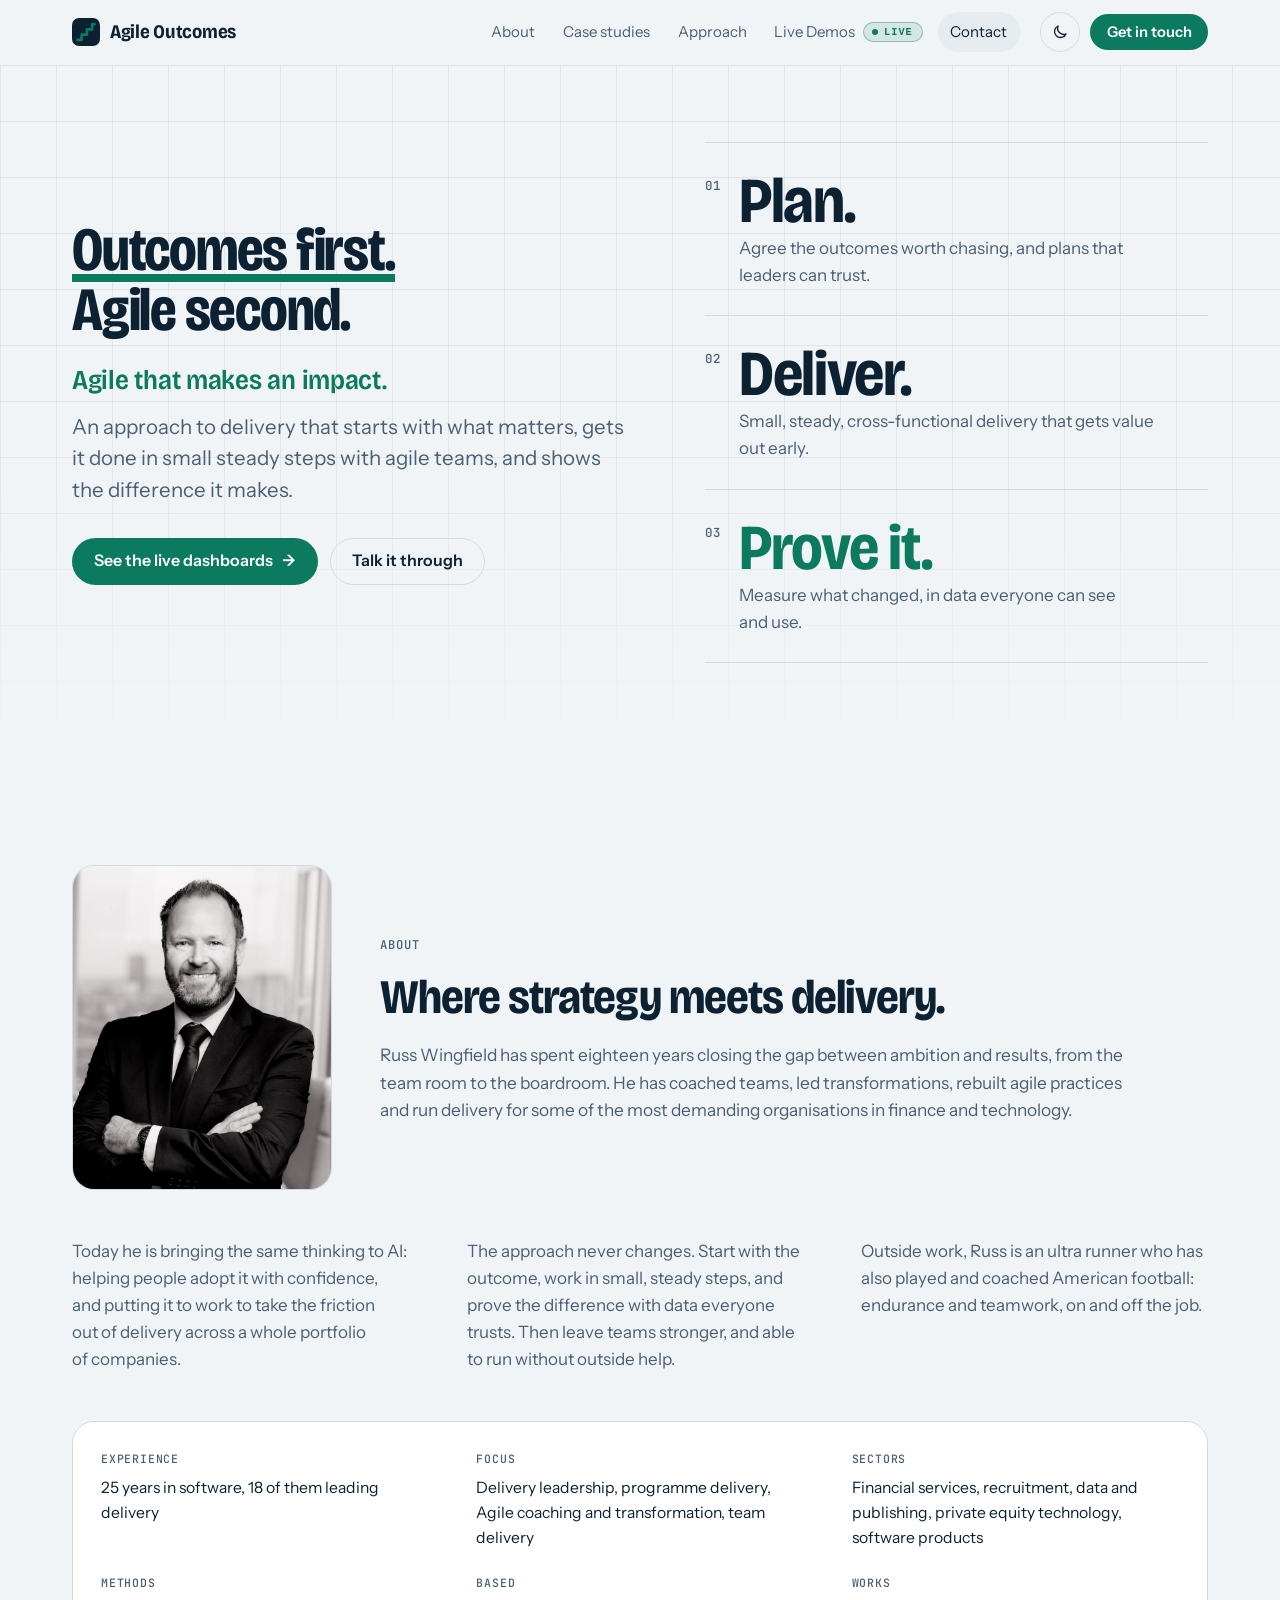
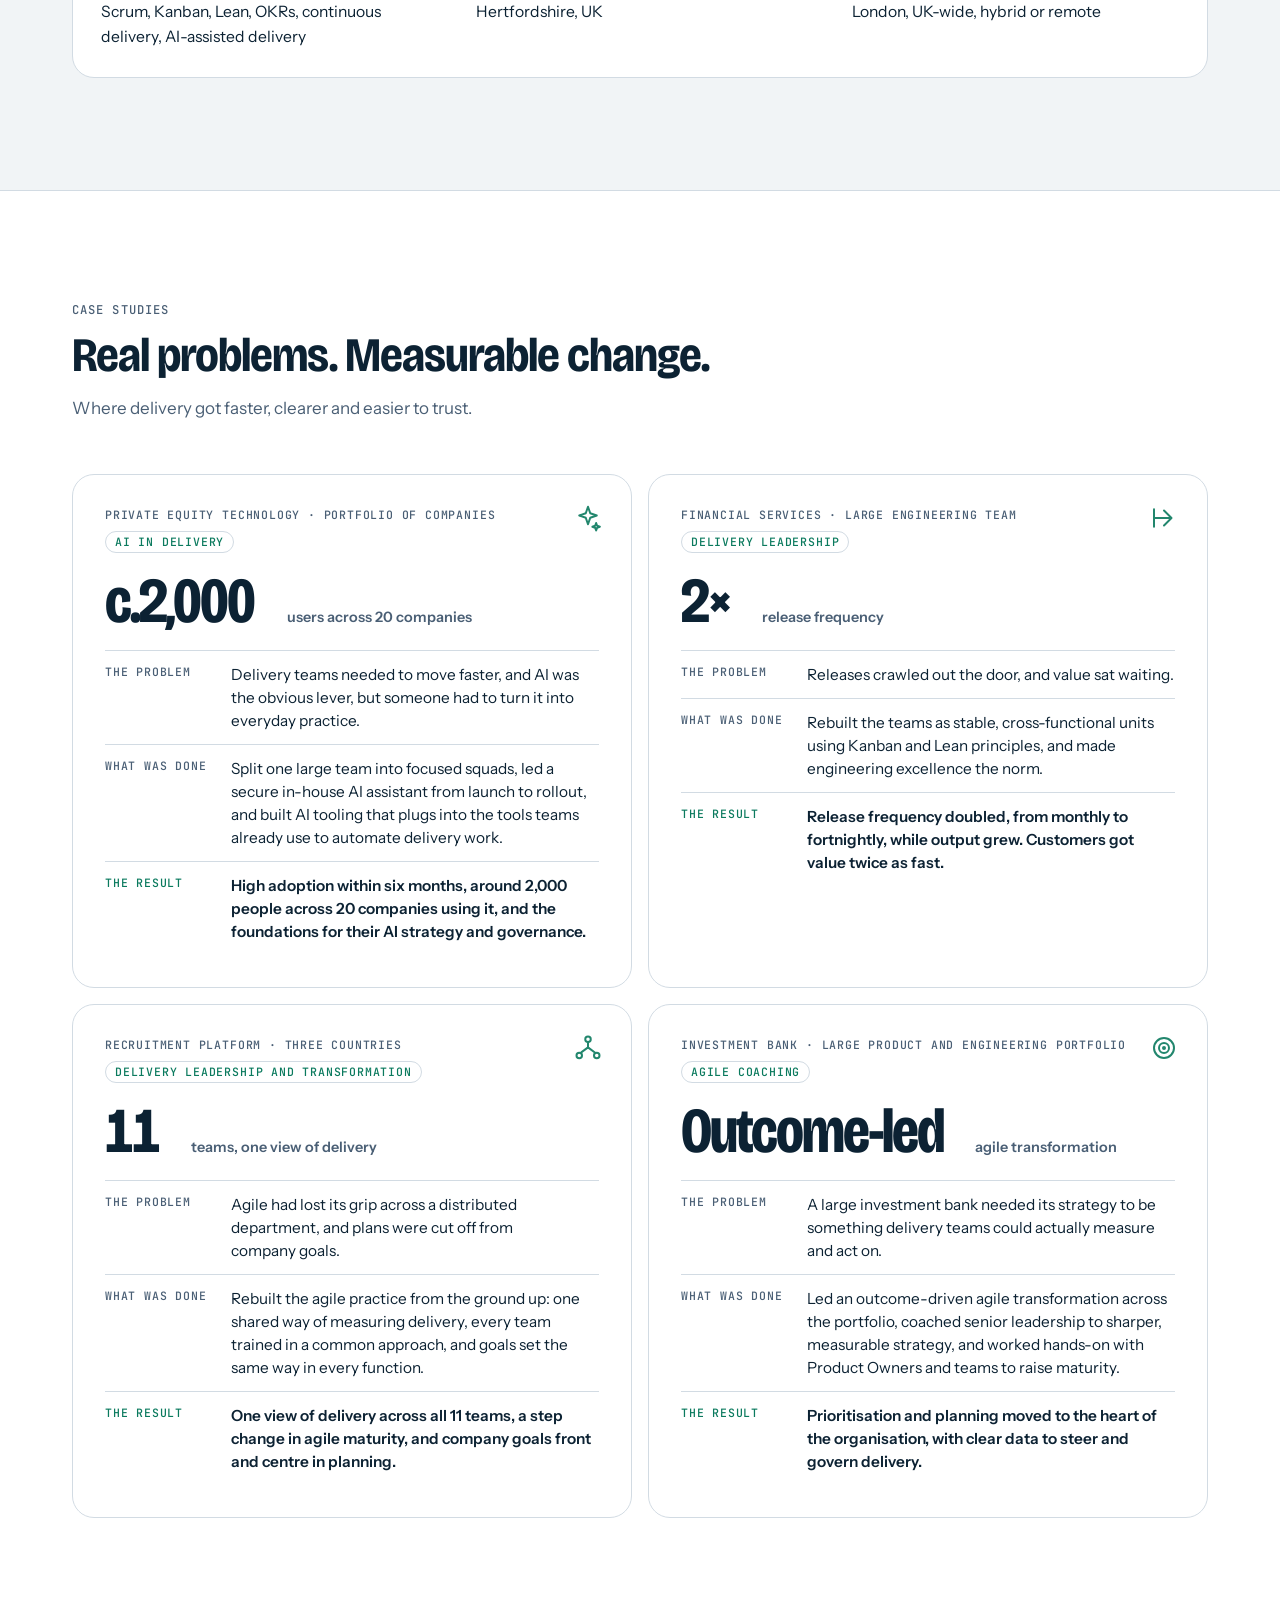
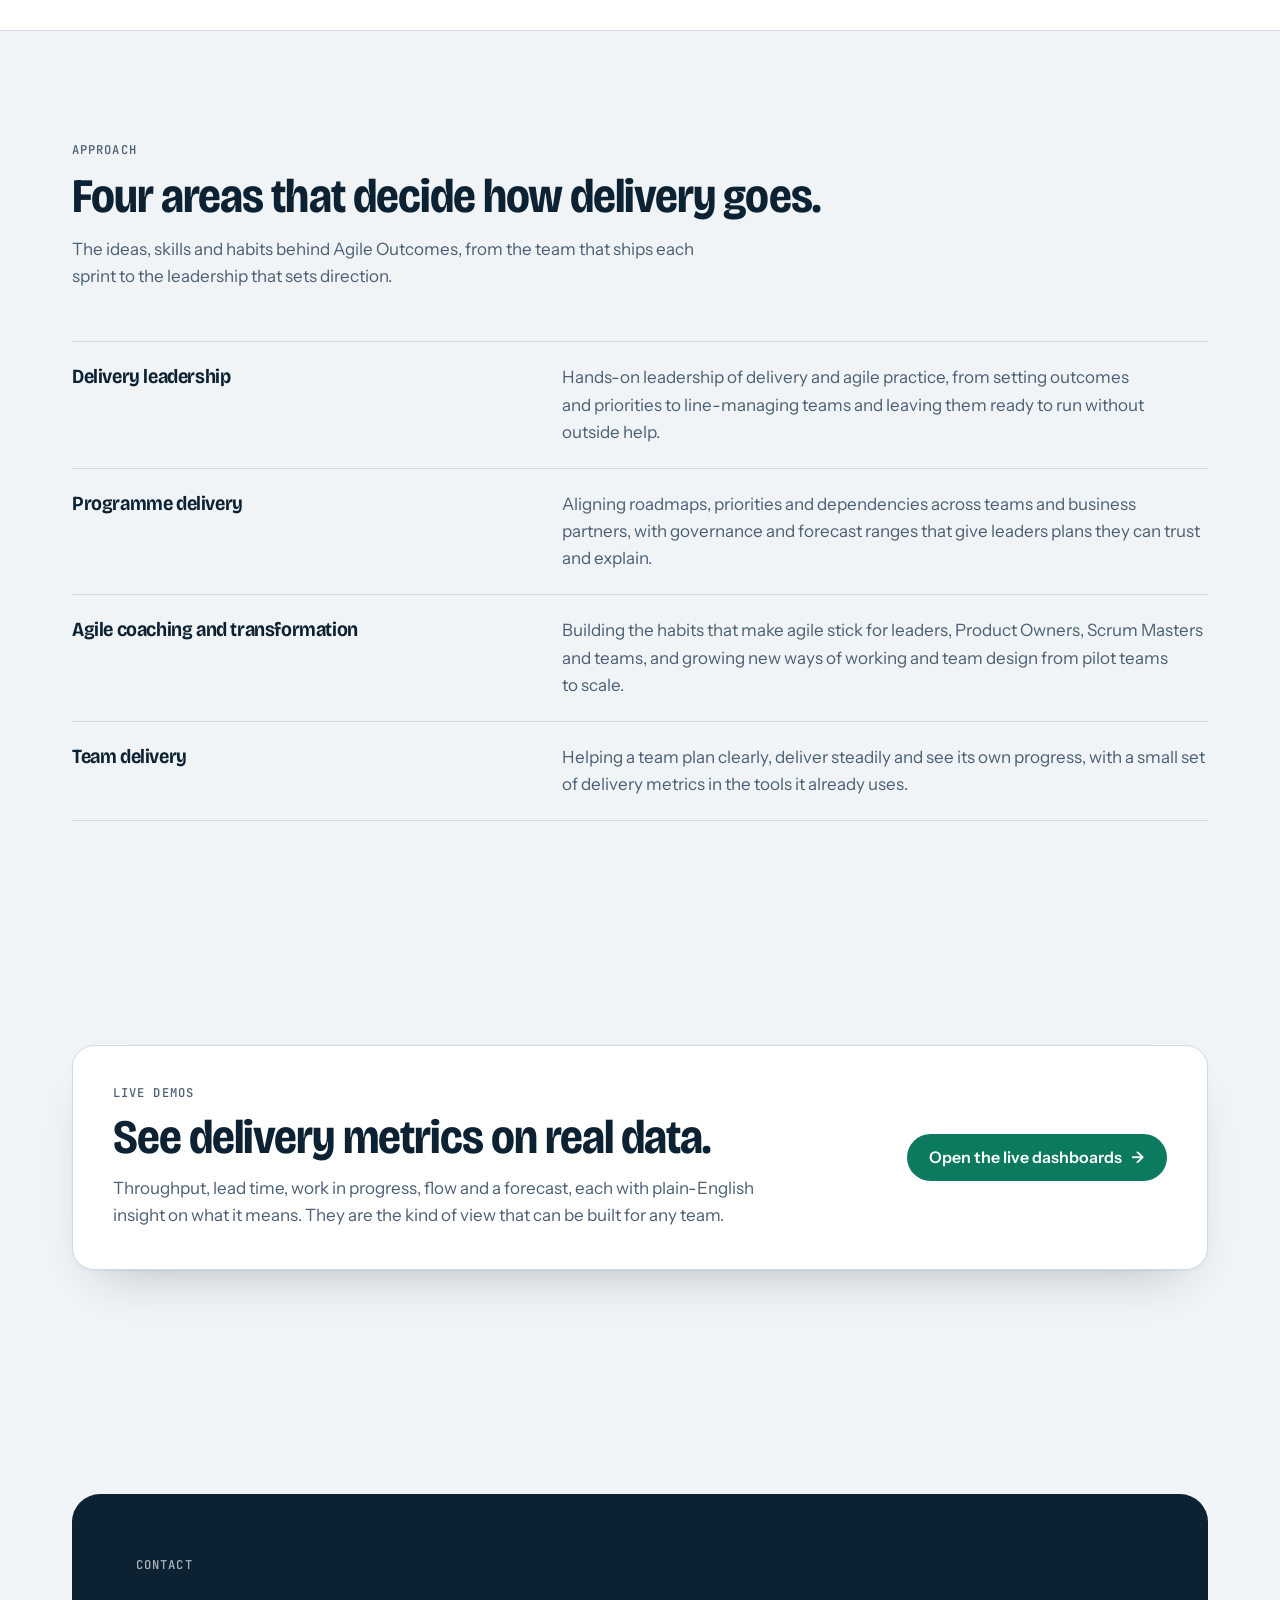
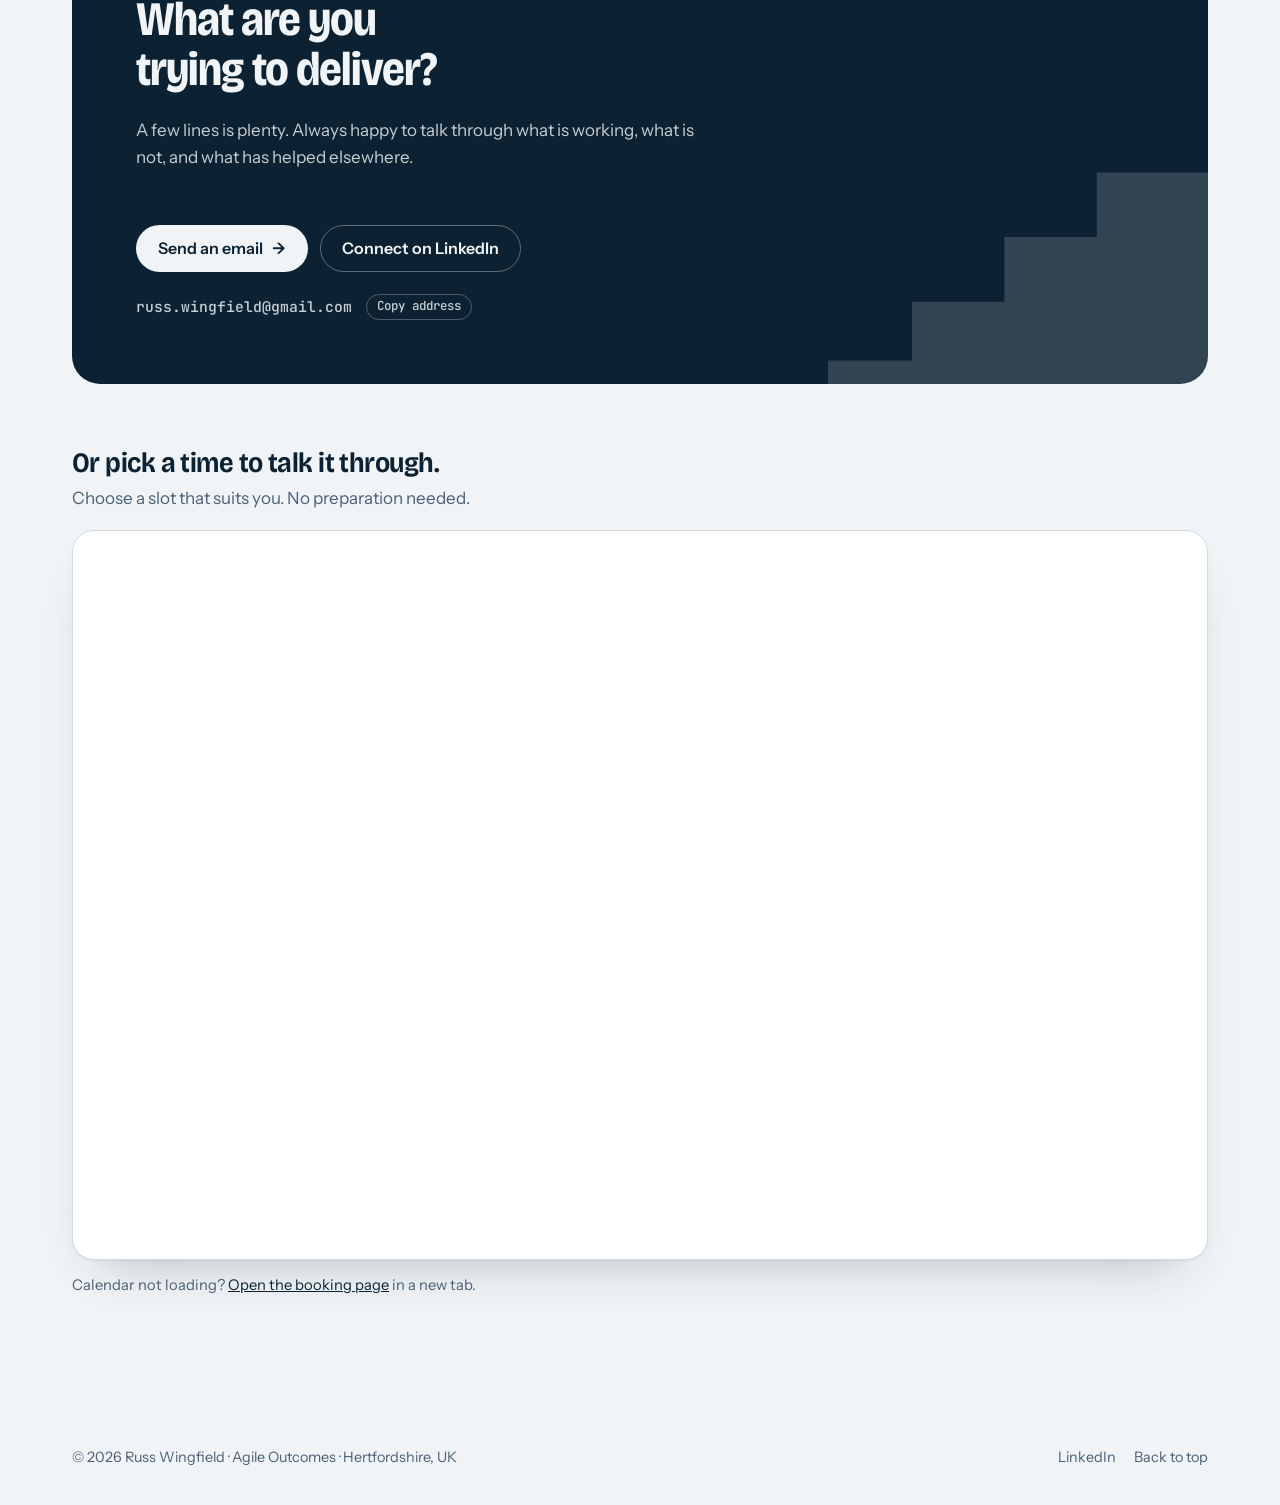
==== commit 73ca9523: "Use the plural for the demos and dashboards in visible text Co-Authored-By: Claude Sonnet 5.5 <norep" ====
--- a/public/index.html
+++ b/public/index.html
@@ -60,7 +60,7 @@
         <p class="tag">Agile that makes an impact.</p>
         <p class="lead">An approach to delivery that starts with what matters, gets it done in small steady steps with agile teams, and shows the difference it makes.</p>
         <div class="actions">
-          <a class="btn" href="/demo/">See the live dashboard <span class="arr" aria-hidden="true">→</span></a>
+          <a class="btn" href="/demo/">See the live dashboards <span class="arr" aria-hidden="true">→</span></a>
           <a class="btn btn-ghost" href="#book">Talk it through</a>
         </div>
       </div>
@@ -180,9 +180,9 @@
       <div>
         <p class="eyebrow">Live demos</p>
         <h2 id="teaser-h">See delivery metrics on real data.</h2>
-        <p>Throughput, lead time, work in progress, flow and a forecast, each with plain-English insight on what it means. It is the kind of view that can be built for any team.</p>
-      </div>
-      <a class="btn" href="/demo/">Open the live dashboard <span class="arr" aria-hidden="true">→</span></a>
+        <p>Throughput, lead time, work in progress, flow and a forecast, each with plain-English insight on what it means. They are the kind of view that can be built for any team.</p>
+      </div>
+      <a class="btn" href="/demo/">Open the live dashboards <span class="arr" aria-hidden="true">→</span></a>
     </div>
   </div>
 </section>
--- a/public/styles.css
+++ b/public/styles.css
@@ -342,7 +342,7 @@
 /* demo sub-tabs and pipeline view */
 .demo-pick{margin:0 0 clamp(22px,3.5vw,36px)}
 .demo-pick-l{margin:0 0 10px;font:500 .74rem/1.3 var(--f-mono);letter-spacing:.08em;text-transform:uppercase;color:var(--muted)}
-.subtabs{display:grid;grid-template-columns:repeat(2,minmax(0,300px));gap:12px;max-width:100%}
+.subtabs{display:grid;grid-template-columns:repeat(3,minmax(0,300px));gap:12px;max-width:100%}
 .subtab{appearance:none;display:flex;align-items:center;gap:12px;text-align:left;border:1.5px solid var(--line);background:var(--surface);color:var(--ink);font:600 1rem/1.2 var(--f-body,inherit);padding:14px 18px;border-radius:14px;cursor:pointer;transition:border-color .15s,background .15s,transform .15s}
 .subtab small{display:block;margin-top:3px;font:400 .8rem/1.2 var(--f-body,inherit);color:var(--muted)}
 .st-n{flex:none;display:grid;place-items:center;width:30px;height:30px;border-radius:50%;border:1.5px solid var(--line);font:600 .85rem/1 var(--f-mono);color:var(--muted)}
@@ -360,6 +360,51 @@
 .pl-t i{display:block;height:100%;border-radius:999px;background:var(--accent)}
 .pl-v{font:500 .78rem/1 var(--f-mono);color:var(--muted);min-width:5.5em;text-align:right}
 @media (max-width:760px){.pl2{grid-template-columns:1fr}.pl-row{grid-template-columns:minmax(0,130px) 1fr auto}}
-@media (max-width:560px){.subtabs{grid-template-columns:1fr 1fr;gap:8px}.subtab{flex-direction:column;align-items:flex-start;gap:8px;padding:12px;font-size:.92rem}.subtab small{font-size:.75rem}}
+@media (max-width:900px){.subtabs{grid-template-columns:repeat(2,minmax(0,300px))}}
+@media (max-width:560px){.subtabs{grid-template-columns:1fr 1fr;gap:8px}.subtab:last-child:nth-child(odd){grid-column:1/-1}.subtab{flex-direction:column;align-items:flex-start;gap:8px;padding:12px;font-size:.92rem}.subtab small{font-size:.75rem}}
 
 .hist-note{margin:0 0 12px;padding:10px 14px;border:1px dashed var(--line,#cfd4dc);border-radius:10px;color:var(--muted,#5b6472);font-size:.9rem}
+
+/* "Your data" tab: choose or drop a CSV, then see how it was read */
+#showcase[data-state="idle"] .dash-body,#showcase[data-state="idle"] .sc-error{display:none}
+.evi-l b{flex:none;font:600 .86rem/1.4 var(--f-mono);color:var(--ink)}
+.yd{margin:0 0 clamp(22px,3.5vw,36px);padding:clamp(18px,3vw,28px);border:1px solid var(--line);border-radius:18px;background:var(--surface);display:grid;gap:16px;max-width:880px}
+.yd[hidden]{display:none}
+.yd h2{margin:0 0 6px;font-size:clamp(1.25rem,2.2vw,1.6rem)}
+.yd p{margin:0}
+.yd-intro p,.yd-try .yd-small{color:var(--muted);max-width:68ch;text-wrap:pretty}
+.yd-intro p strong{color:var(--ink)}
+.yd[data-yd="ready"] .yd-intro{display:none}
+.yd-drop{display:flex;flex-wrap:wrap;align-items:center;gap:10px 14px;padding:16px 18px;border:1.5px dashed var(--line);border-radius:14px;transition:border-color .15s,background .15s}
+.yd-drop.over{border-color:var(--accent);background:color-mix(in srgb,var(--accent) 8%,transparent)}
+.yd-drop .btn{cursor:pointer}
+.yd-input{position:absolute;width:1px;height:1px;opacity:0;overflow:hidden;clip:rect(0 0 0 0)}
+.yd-input:focus-visible+label{outline:2px solid var(--accent);outline-offset:3px}
+.yd-or,.yd-file{color:var(--muted);font-size:.95rem}
+.yd-file{font:500 .86rem/1.3 var(--f-mono);color:var(--ink);overflow-wrap:anywhere}
+.yd-msg{padding:12px 16px;border-radius:12px;border:1px solid color-mix(in srgb,var(--scope) 55%,var(--line));background:color-mix(in srgb,var(--scope) 9%,var(--surface));font-size:.95rem;line-height:1.5}
+.yd-msg[hidden]{display:none}
+.yd-k{font:500 .72rem/1.3 var(--f-mono);letter-spacing:.07em;text-transform:uppercase;color:var(--muted);margin:0 0 10px!important}
+.yd-btns{display:flex;flex-wrap:wrap;gap:10px;margin-bottom:10px}
+.yd-small{font-size:.88rem;color:var(--muted);line-height:1.5}
+.yd-small a{color:var(--ink)}
+.yd details{border-top:1px solid var(--line);padding-top:12px}
+.yd summary{cursor:pointer;font-weight:600;font-size:.95rem}
+.yd summary:focus-visible{outline:2px solid var(--accent);outline-offset:3px;border-radius:4px}
+.yd-need ul{margin:10px 0 0;padding-left:1.1em;display:grid;gap:8px;color:var(--muted);font-size:.93rem;line-height:1.5;max-width:70ch}
+.yd-need li strong{color:var(--ink)}
+.yd-read-b{display:grid;gap:12px;margin-top:12px}
+.yd-h3{margin:6px 0 0;font:500 .72rem/1.3 var(--f-mono);letter-spacing:.07em;text-transform:uppercase;color:var(--muted)}
+.yd-cols{display:grid;grid-template-columns:repeat(auto-fill,minmax(210px,1fr));gap:10px 14px}
+.yd-col{display:grid;gap:4px;font-size:.85rem;color:var(--muted)}
+.yd select{width:100%;font:inherit;font-size:.92rem;color:var(--ink);background:var(--bg);border:1px solid var(--line);border-radius:8px;padding:.45em .6em}
+.yd select:focus-visible{outline:2px solid var(--accent);outline-offset:2px}
+.yd-tw{overflow-x:auto}
+.yd-t{border-collapse:collapse;width:100%;font-size:.92rem}
+.yd-t th,.yd-t td{padding:7px 10px;text-align:left;border-bottom:1px solid var(--line);font-weight:400}
+.yd-t thead th{font:500 .7rem/1.3 var(--f-mono);letter-spacing:.06em;text-transform:uppercase;color:var(--muted)}
+.yd-t th[scope="row"]{font-weight:500;overflow-wrap:anywhere}
+.yd-t .num{text-align:right;font-variant-numeric:tabular-nums;width:5em}
+.yd-t td:last-child{width:11em}
+.yd-notes{margin:0;padding-left:1.1em;display:grid;gap:6px;font-size:.9rem;color:var(--muted);line-height:1.5}
+.yd-notes:empty{display:none}
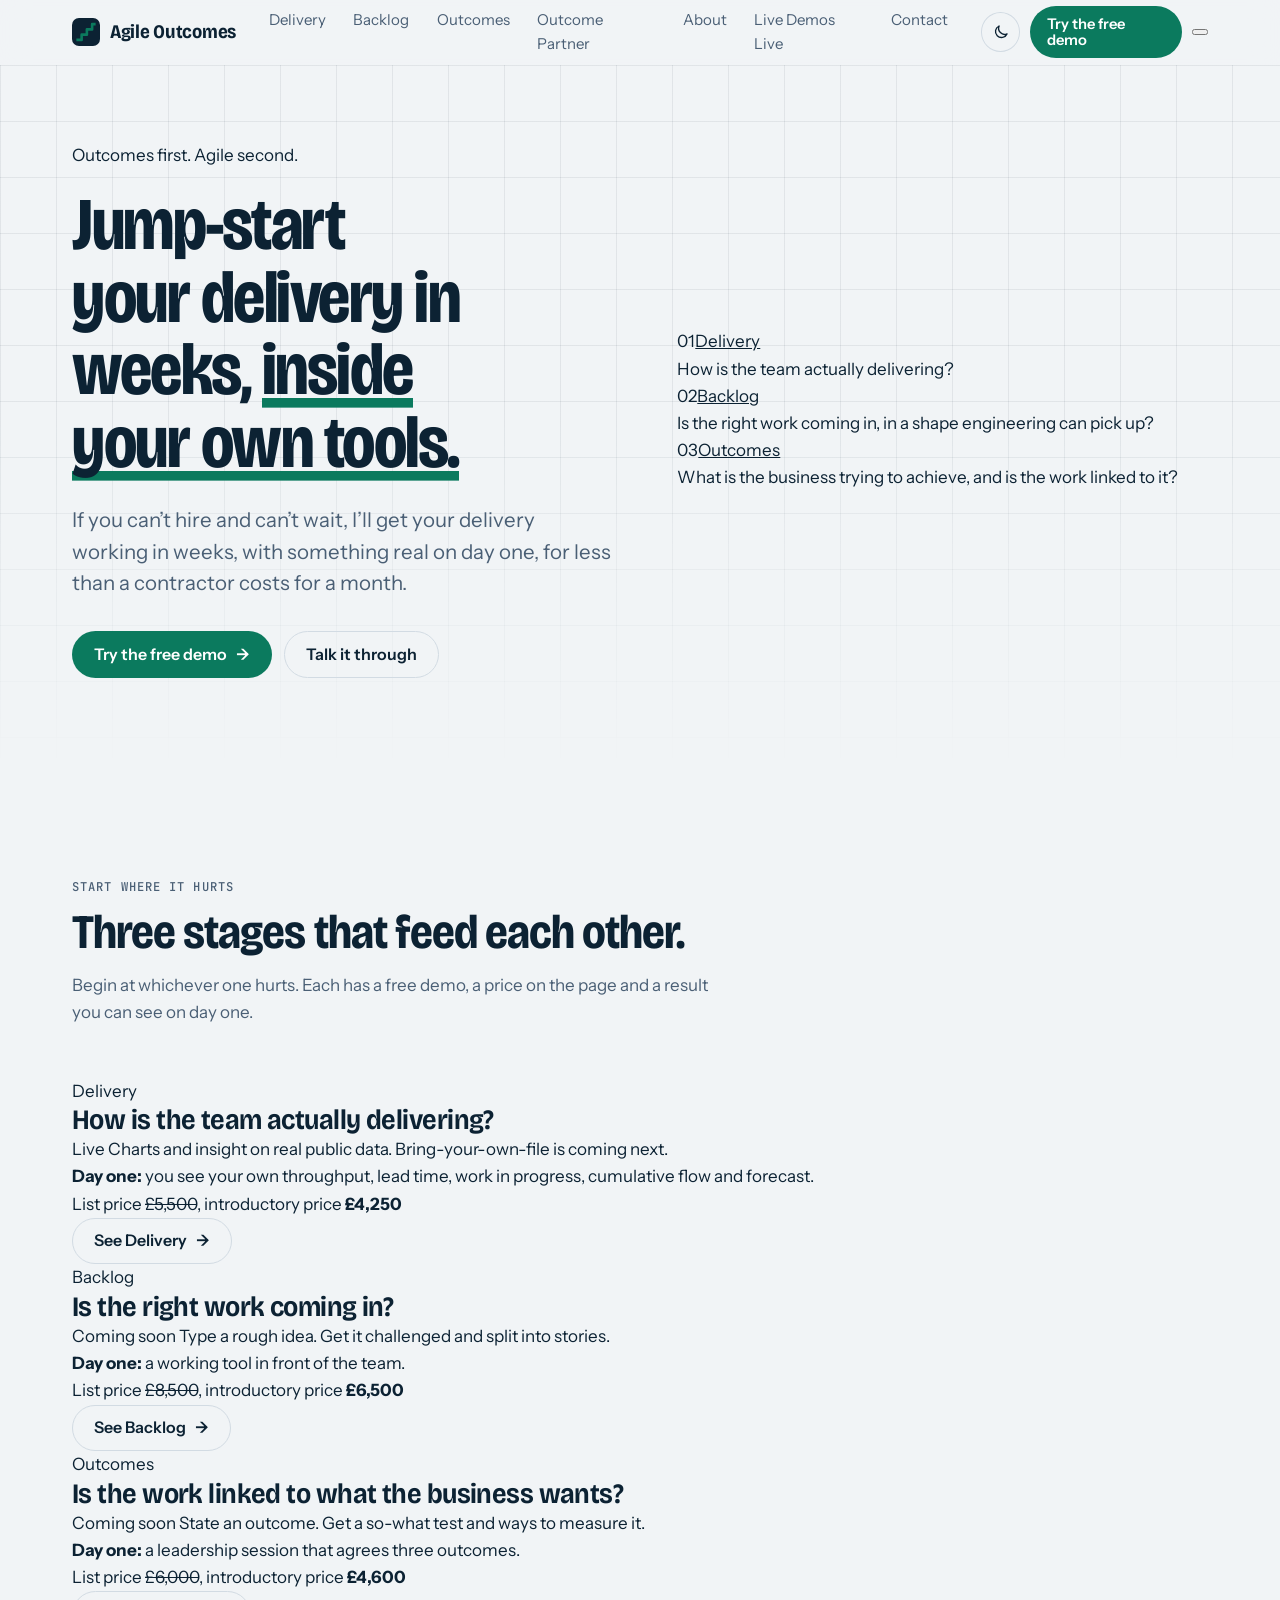
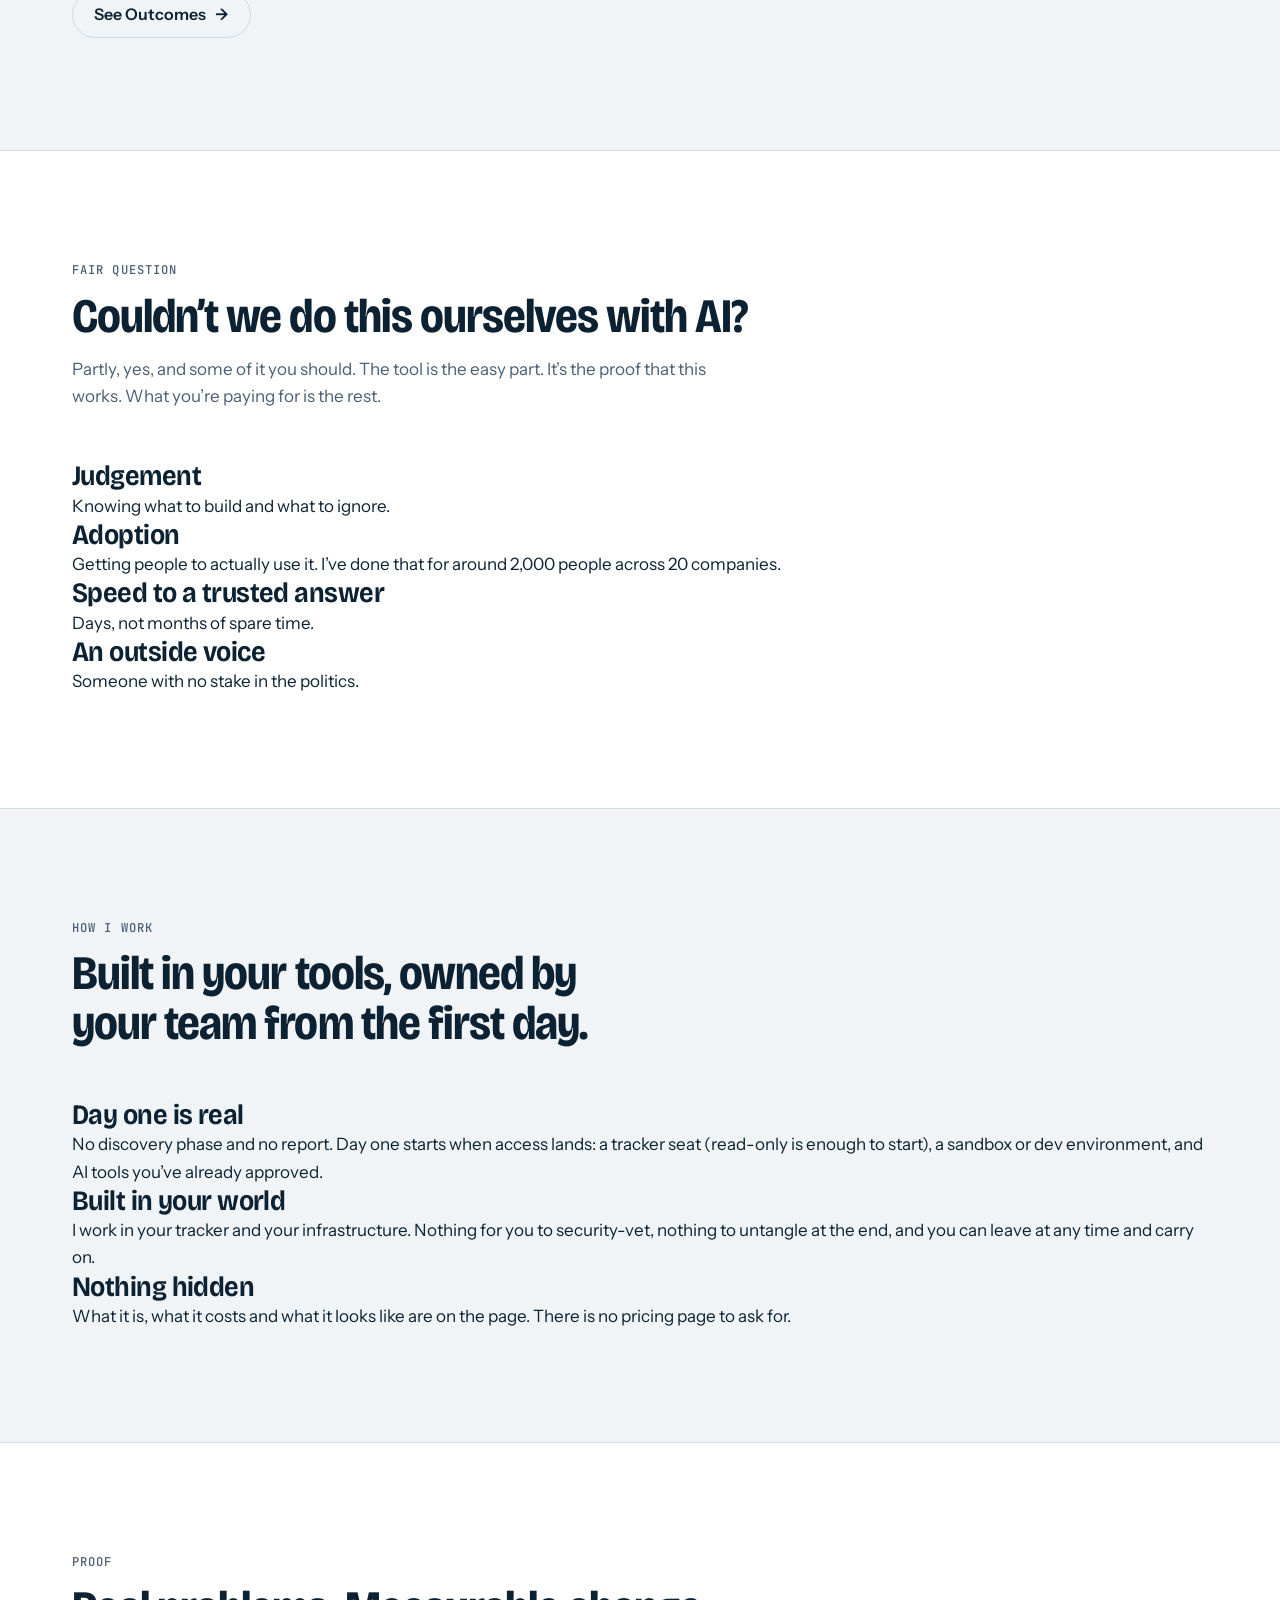
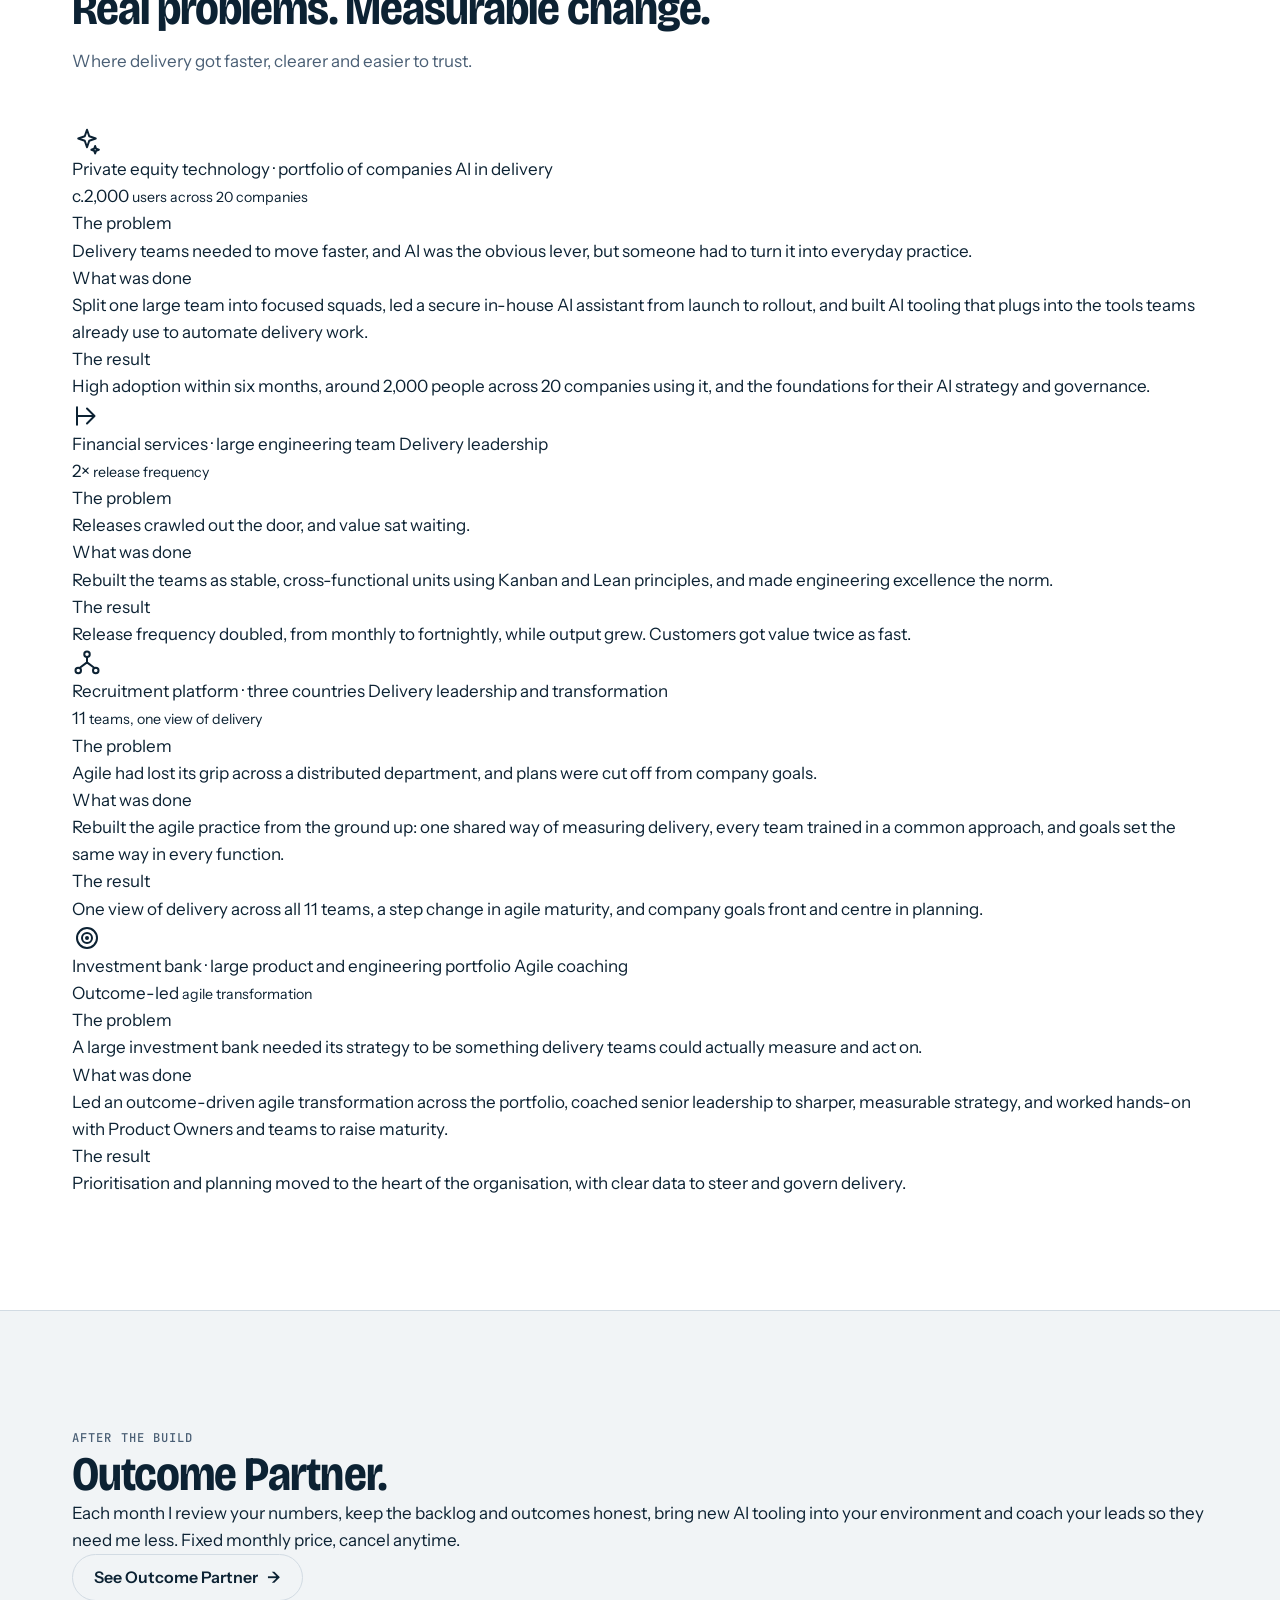
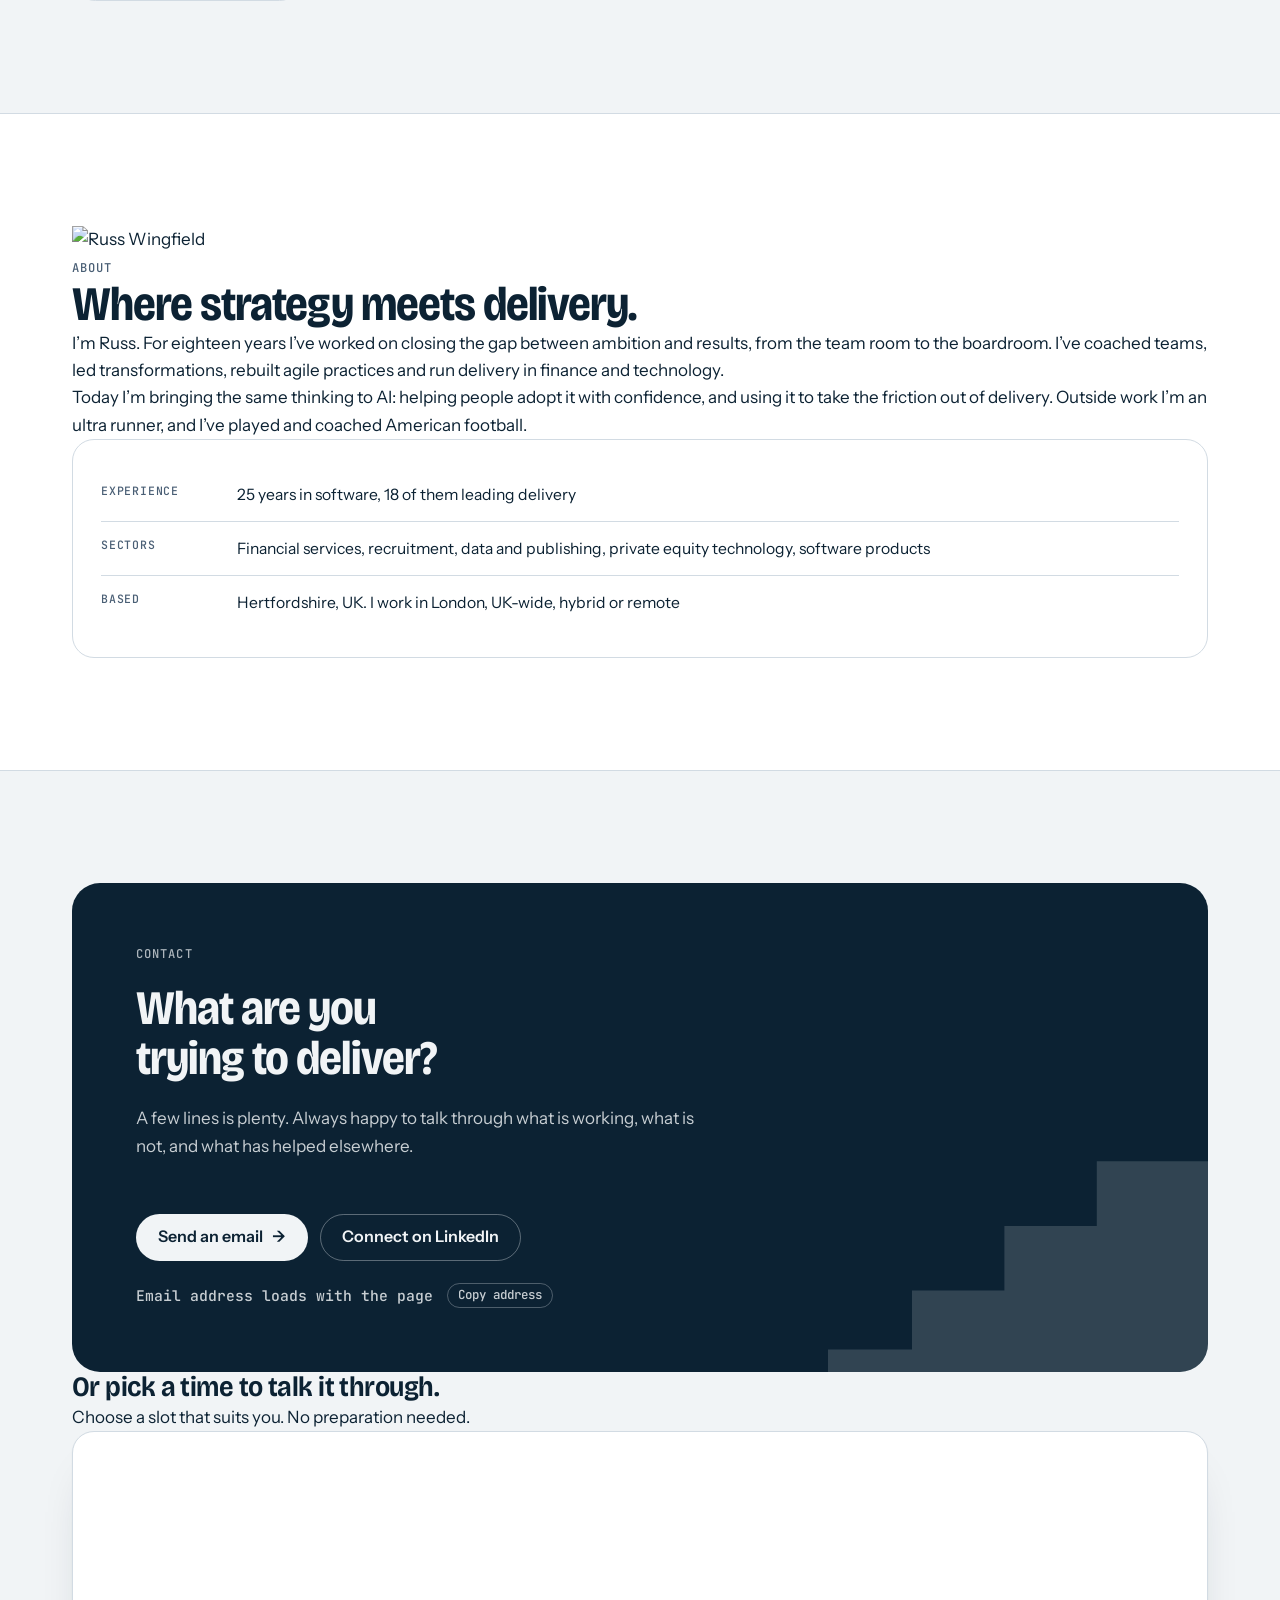
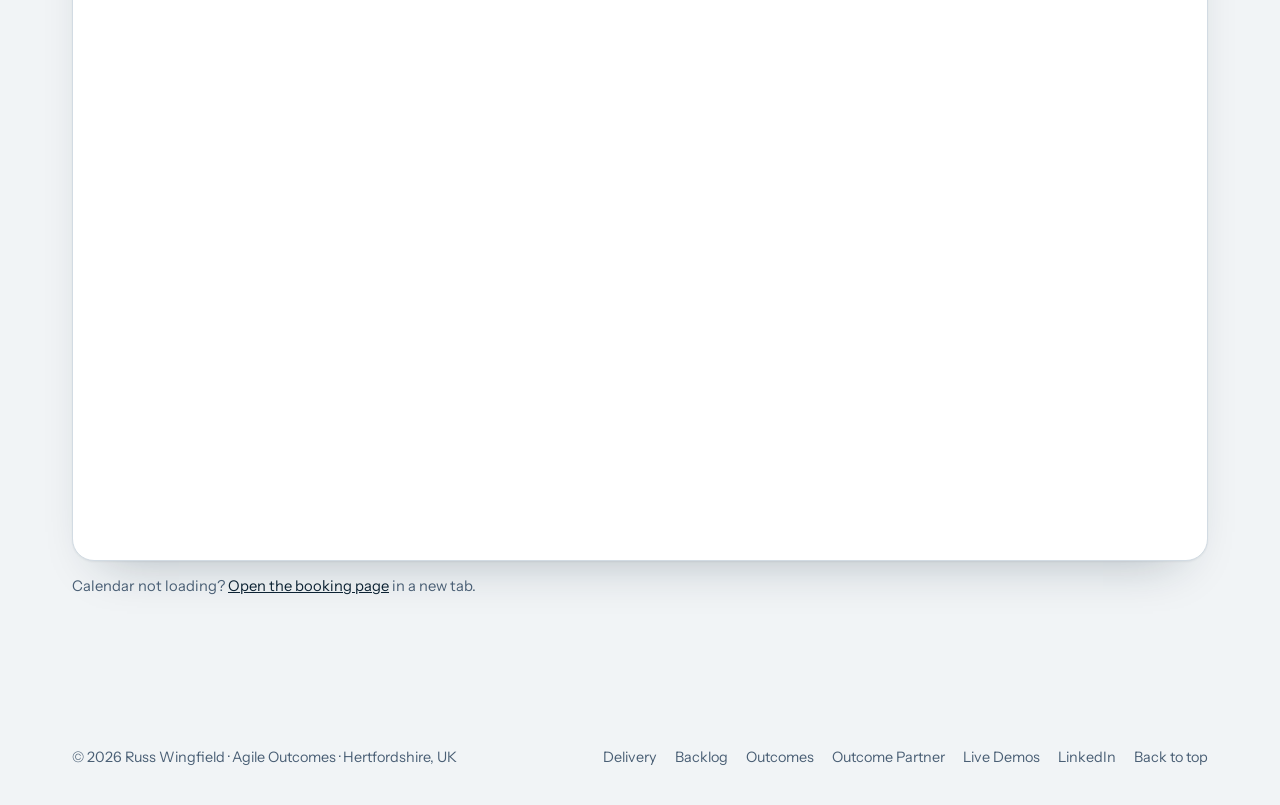
==== commit c549dbdd: "Restructure site around Delivery, Backlog and Outcomes offers Add home rewrite, four offer pages, Li" ====
--- a/public/index.html
+++ b/public/index.html
@@ -3,10 +3,10 @@
 <head>
 <meta charset="utf-8">
 <meta name="viewport" content="width=device-width, initial-scale=1">
-<meta name="description" content="Agile Outcomes is an approach to delivery that starts with the outcome: plan clearly, deliver steadily with agile teams, and prove the impact. Ideas and examples from Russ Wingfield.">
+<meta name="description" content="Jump-start your delivery in weeks, inside your own tools, for less than a contractor costs for a month. Delivery, Backlog and Outcomes, each with a free demo, a price and a result on day one.">
 <meta property="og:type" content="website">
 <meta property="og:title" content="Agile Outcomes | Outcomes first. Agile second.">
-<meta property="og:description" content="Agile Outcomes is an approach to delivery that starts with the outcome: plan clearly, deliver steadily with agile teams, and prove the impact. Ideas and examples from Russ Wingfield.">
+<meta property="og:description" content="Jump-start your delivery in weeks, inside your own tools, for less than a contractor costs for a month. Delivery, Backlog and Outcomes, each with a free demo, a price and a result on day one.">
 <meta property="og:url" content="https://agileoutcomes.co.uk/">
 <meta property="og:image" content="https://agileoutcomes.co.uk/og-image.png">
 <meta property="og:image:width" content="1200">
@@ -15,16 +15,15 @@
 <meta name="twitter:card" content="summary_large_image">
 <meta name="twitter:image" content="https://agileoutcomes.co.uk/og-image.png">
 <link rel="canonical" href="https://agileoutcomes.co.uk/">
-<script type="application/ld+json">{"@context":"https://schema.org","@type":"WebSite","name":"Agile Outcomes","url":"https://agileoutcomes.co.uk/","description":"Agile Outcomes is an approach to delivery that starts with the outcome: plan clearly, deliver steadily with agile teams, and prove the impact. Ideas and examples from Russ Wingfield.","inLanguage":"en-GB","author":{"@type":"Person","name":"Russ Wingfield","sameAs":"https://www.linkedin.com/in/russwingfield/"}}</script>
+<script type="application/ld+json">{"@context":"https://schema.org","@type":"WebSite","name":"Agile Outcomes","url":"https://agileoutcomes.co.uk/","description":"Jump-start your delivery in weeks, inside your own tools, for less than a contractor costs for a month. Delivery, Backlog and Outcomes, each with a free demo, a price and a result on day one.","inLanguage":"en-GB","author":{"@type":"Person","name":"Russ Wingfield","sameAs":"https://www.linkedin.com/in/russwingfield/"}}</script>
 <title>Agile Outcomes | Outcomes first. Agile second.</title>
 <link rel="preconnect" href="https://fonts.googleapis.com">
 <link rel="preconnect" href="https://fonts.gstatic.com" crossorigin>
 <link rel="stylesheet" href="https://fonts.googleapis.com/css2?family=Bricolage+Grotesque:opsz,wdth,wght@12..96,75..100,200..800&family=Instrument+Sans:wght@400..700&family=JetBrains+Mono:wght@400..600&display=swap">
 <link rel="icon" href="data:image/svg+xml,%3Csvg xmlns='http://www.w3.org/2000/svg' viewBox='0 0 32 32'%3E%3Crect width='32' height='32' rx='8' fill='%230C2233'/%3E%3Cpath d='M5 25H11V19H17V13H23V7H27' fill='none' stroke='%233DD0A5' stroke-width='3' stroke-linejoin='round'/%3E%3C/svg%3E">
-<link rel="stylesheet" href="styles.css">
-
+<link rel="stylesheet" href="/styles.css">
 </head>
-<body>
+<body data-page="home">
 <a class="skip" href="#main">Skip to content</a>
 
 <header class="top" id="top">
@@ -33,19 +32,24 @@
       <svg width="28" height="28" viewBox="0 0 32 32" aria-hidden="true"><rect width="32" height="32" rx="8"/><path d="M5 25H11V19H17V13H23V7H27" fill="none" stroke-width="3" stroke-linejoin="round"/></svg>
       <span>Agile Outcomes</span>
     </a>
-    <nav class="nav" aria-label="Main">
-      <a href="#about">About</a>
-      <a href="#cases">Case studies</a>
-      <a href="#engagements">Approach</a>
+    <nav class="nav" id="nav" aria-label="Main">
+      <a href="/delivery/">Delivery</a>
+      <a href="/backlog/">Backlog</a>
+      <a href="/outcomes/">Outcomes</a>
+      <a href="/outcome-partner/">Outcome Partner</a>
+      <a href="/#about">About</a>
       <a href="/demo/" class="nav-live">Live Demos <span class="live-tag">Live</span></a>
-      <a href="#contact">Contact</a>
+      <a href="/#contact">Contact</a>
     </nav>
     <div class="bar-actions">
       <button class="theme" id="theme" type="button" aria-label="Switch to dark theme">
         <span class="i-moon"><svg viewBox="0 0 24 24" aria-hidden="true"><path d="M20 14.5A8 8 0 0 1 9.5 4a8 8 0 1 0 10.5 10.5Z"/></svg></span>
         <span class="i-sun" hidden><svg viewBox="0 0 24 24" aria-hidden="true"><circle cx="12" cy="12" r="4"/><path d="M12 2v2M12 20v2M4.9 4.9l1.4 1.4M17.7 17.7l1.4 1.4M2 12h2M20 12h2M4.9 19.1l1.4-1.4M17.7 6.3l1.4-1.4"/></svg></span>
       </button>
-      <a class="btn btn-sm" href="#book">Get in touch</a>
+      <a class="btn btn-sm bar-cta" href="/demo/">Try the free demo</a>
+      <button class="menu" id="menu" type="button" aria-label="Open menu" aria-expanded="false" aria-controls="nav">
+        <svg viewBox="0 0 24 24" aria-hidden="true"><path class="m-open" d="M4 7h16M4 12h16M4 17h16"/><path class="m-close" d="M6 6l12 12M18 6L6 18"/></svg>
+      </button>
     </div>
   </div>
 </header>
@@ -56,134 +60,177 @@
   <div class="wrap">
     <div class="hero-grid">
       <div class="hero-copy">
-        <h1 id="h1"><em>Outcomes first.</em> Agile second.</h1>
-        <p class="tag">Agile that makes an impact.</p>
-        <p class="lead">An approach to delivery that starts with what matters, gets it done in small steady steps with agile teams, and shows the difference it makes.</p>
+        <p class="tag">Outcomes first. Agile second.</p>
+        <h1 id="h1">Jump-start your delivery in weeks, <em>inside your own tools.</em></h1>
+        <p class="lead">If you can’t hire and can’t wait, I’ll get your delivery working in weeks, with something real on day one, for less than a contractor costs for a month.</p>
         <div class="actions">
-          <a class="btn" href="/demo/">See the live dashboards <span class="arr" aria-hidden="true">→</span></a>
-          <a class="btn btn-ghost" href="#book">Talk it through</a>
+          <a class="btn" href="/demo/">Try the free demo <span class="arr" aria-hidden="true">→</span></a>
+          <a class="btn btn-ghost" href="#contact">Talk it through</a>
         </div>
       </div>
 
-      <ol class="steps" aria-label="How Agile Outcomes works">
-        <li><span class="n" aria-hidden="true">01</span><h2>Plan.</h2><p>Agree the outcomes worth chasing, and plans that leaders can trust.</p></li>
-        <li><span class="n" aria-hidden="true">02</span><h2>Deliver.</h2><p>Small, steady, cross-functional delivery that gets value out early.</p></li>
-        <li><span class="n" aria-hidden="true">03</span><h2>Prove it.</h2><p>Measure what changed, in data everyone can see and use.</p></li>
+      <ol class="steps" aria-label="Where to start">
+        <li><span class="n" aria-hidden="true">01</span><a class="st" href="/delivery/">Delivery</a><p>How is the team actually delivering?</p></li>
+        <li><span class="n" aria-hidden="true">02</span><a class="st" href="/backlog/">Backlog</a><p>Is the right work coming in, in a shape engineering can pick up?</p></li>
+        <li><span class="n" aria-hidden="true">03</span><a class="st" href="/outcomes/">Outcomes</a><p>What is the business trying to achieve, and is the work linked to it?</p></li>
       </ol>
     </div>
   </div>
 </section>
 
-<section class="sec" id="about" aria-labelledby="about-h">
+<section class="sec" id="offers" aria-labelledby="offers-h">
+  <div class="wrap">
+    <header class="sec-head rv">
+      <p class="eyebrow">Start where it hurts</p>
+      <h2 id="offers-h">Three stages that feed each other.</h2>
+      <p class="sub">Begin at whichever one hurts. Each has a free demo, a price on the page and a result you can see on day one.</p>
+    </header>
+    <div class="offers rv">
+      <article class="offer">
+        <p class="o-n">Delivery</p>
+        <h3>How is the team actually delivering?</h3>
+        <p class="o-demo"><span class="live-tag">Live</span> Charts and insight on real public data. Bring-your-own-file is coming next.</p>
+        <p class="o-day"><strong>Day one:</strong> you see your own throughput, lead time, work in progress, cumulative flow and forecast.</p>
+        <!-- DRAFT FIGURES: confirm -->
+        <p class="price"><span class="vh">List price </span><s class="was">£5,500</s><span class="vh">, introductory price </span><strong class="now">£4,250</strong></p>
+        <a class="btn btn-ghost" href="/delivery/">See Delivery <span class="arr" aria-hidden="true">→</span></a>
+      </article>
+      <article class="offer">
+        <p class="o-n">Backlog</p>
+        <h3>Is the right work coming in?</h3>
+        <p class="o-demo"><span class="soon-tag">Coming soon</span> Type a rough idea. Get it challenged and split into stories.</p>
+        <p class="o-day"><strong>Day one:</strong> a working tool in front of the team.</p>
+        <p class="price"><span class="vh">List price </span><s class="was">£8,500</s><span class="vh">, introductory price </span><strong class="now">£6,500</strong></p>
+        <a class="btn btn-ghost" href="/backlog/">See Backlog <span class="arr" aria-hidden="true">→</span></a>
+      </article>
+      <article class="offer">
+        <p class="o-n">Outcomes</p>
+        <h3>Is the work linked to what the business wants?</h3>
+        <p class="o-demo"><span class="soon-tag">Coming soon</span> State an outcome. Get a so-what test and ways to measure it.</p>
+        <p class="o-day"><strong>Day one:</strong> a leadership session that agrees three outcomes.</p>
+        <p class="price"><span class="vh">List price </span><s class="was">£6,000</s><span class="vh">, introductory price </span><strong class="now">£4,600</strong></p>
+        <a class="btn btn-ghost" href="/outcomes/">See Outcomes <span class="arr" aria-hidden="true">→</span></a>
+      </article>
+    </div>
+  </div>
+</section>
+
+<section class="sec alt" id="why" aria-labelledby="why-h">
+  <div class="wrap">
+    <header class="sec-head rv">
+      <p class="eyebrow">Fair question</p>
+      <h2 id="why-h">Couldn’t we do this ourselves with AI?</h2>
+      <p class="sub">Partly, yes, and some of it you should. The tool is the easy part. It’s the proof that this works. What you’re paying for is the rest.</p>
+    </header>
+    <ul class="why4 rv">
+      <li><h3>Judgement</h3><p>Knowing what to build and what to ignore.</p></li>
+      <li><h3>Adoption</h3><p>Getting people to actually use it. I’ve done that for around 2,000 people across 20 companies.</p></li>
+      <li><h3>Speed to a trusted answer</h3><p>Days, not months of spare time.</p></li>
+      <li><h3>An outside voice</h3><p>Someone with no stake in the politics.</p></li>
+    </ul>
+  </div>
+</section>
+
+<section class="sec" id="principles" aria-labelledby="pr-h">
+  <div class="wrap">
+    <header class="sec-head rv">
+      <p class="eyebrow">How I work</p>
+      <h2 id="pr-h">Built in your tools, owned by your team from the first day.</h2>
+    </header>
+    <ul class="eng rv">
+      <li><h3>Day one is real</h3><p>No discovery phase and no report. Day one starts when access lands: a tracker seat (read-only is enough to start), a sandbox or dev environment, and AI tools you’ve already approved.</p></li>
+      <li><h3>Built in your world</h3><p>I work in your tracker and your infrastructure. Nothing for you to security-vet, nothing to untangle at the end, and you can leave at any time and carry on.</p></li>
+      <li><h3>Nothing hidden</h3><p>What it is, what it costs and what it looks like are on the page. There is no pricing page to ask for.</p></li>
+    </ul>
+  </div>
+</section>
+
+<section class="sec alt" id="cases" aria-labelledby="cases-h">
+  <div class="wrap">
+    <header class="sec-head rv">
+      <p class="eyebrow">Proof</p>
+      <h2 id="cases-h">Real problems. Measurable change.</h2>
+      <p class="sub">Where delivery got faster, clearer and easier to trust.</p>
+    </header>
+
+    <div class="cases">
+      <article class="case rv">
+        <svg class="c-ico" viewBox="0 0 24 24" width="30" height="30" fill="none" stroke="currentColor" stroke-width="1.6" stroke-linecap="round" stroke-linejoin="round" aria-hidden="true"><path d="M12 3l1.8 5.2L19 10l-5.2 1.8L12 17l-1.8-5.2L5 10l5.2-1.8z"/><path d="M18.5 16l.8 2.2 2.2.8-2.2.8-.8 2.2-.8-2.2-2.2-.8 2.2-.8z"/></svg>
+        <p class="c-k">Private equity technology · portfolio of companies <span class="c-tag">AI in delivery</span></p>
+        <p class="c-m">c.2,000 <small>users across 20 companies</small></p>
+        <dl class="c-rows">
+          <div><dt>The problem</dt><dd>Delivery teams needed to move faster, and AI was the obvious lever, but someone had to turn it into everyday practice.</dd></div>
+          <div><dt>What was done</dt><dd>Split one large team into focused squads, led a secure in-house AI assistant from launch to rollout, and built AI tooling that plugs into the tools teams already use to automate delivery work.</dd></div>
+          <div class="res"><dt>The result</dt><dd>High adoption within six months, around 2,000 people across 20 companies using it, and the foundations for their AI strategy and governance.</dd></div>
+        </dl>
+      </article>
+
+      <article class="case rv">
+        <svg class="c-ico" viewBox="0 0 24 24" width="30" height="30" fill="none" stroke="currentColor" stroke-width="1.6" stroke-linecap="round" stroke-linejoin="round" aria-hidden="true"><path d="M5 12h12"/><path d="M12 6l6 6-6 6"/><path d="M4 5v14"/></svg>
+        <p class="c-k">Financial services · large engineering team <span class="c-tag">Delivery leadership</span></p>
+        <p class="c-m">2× <small>release frequency</small></p>
+        <dl class="c-rows">
+          <div><dt>The problem</dt><dd>Releases crawled out the door, and value sat waiting.</dd></div>
+          <div><dt>What was done</dt><dd>Rebuilt the teams as stable, cross-functional units using Kanban and Lean principles, and made engineering excellence the norm.</dd></div>
+          <div class="res"><dt>The result</dt><dd>Release frequency doubled, from monthly to fortnightly, while output grew. Customers got value twice as fast.</dd></div>
+        </dl>
+      </article>
+
+      <article class="case rv">
+        <svg class="c-ico" viewBox="0 0 24 24" width="30" height="30" fill="none" stroke="currentColor" stroke-width="1.6" stroke-linecap="round" stroke-linejoin="round" aria-hidden="true"><circle cx="12" cy="5" r="2.2"/><circle cx="5" cy="18" r="2.2"/><circle cx="19" cy="18" r="2.2"/><path d="M12 7.2v4.3M12 11.5l-6 4.5M12 11.5l6 4.5"/></svg>
+        <p class="c-k">Recruitment platform · three countries <span class="c-tag">Delivery leadership and transformation</span></p>
+        <p class="c-m"><span class="count" data-to="11">11</span> <small>teams, one view of delivery</small></p>
+        <dl class="c-rows">
+          <div><dt>The problem</dt><dd>Agile had lost its grip across a distributed department, and plans were cut off from company goals.</dd></div>
+          <div><dt>What was done</dt><dd>Rebuilt the agile practice from the ground up: one shared way of measuring delivery, every team trained in a common approach, and goals set the same way in every function.</dd></div>
+          <div class="res"><dt>The result</dt><dd>One view of delivery across all 11 teams, a step change in agile maturity, and company goals front and centre in planning.</dd></div>
+        </dl>
+      </article>
+
+      <article class="case rv">
+        <svg class="c-ico" viewBox="0 0 24 24" width="30" height="30" fill="none" stroke="currentColor" stroke-width="1.6" stroke-linecap="round" stroke-linejoin="round" aria-hidden="true"><circle cx="12" cy="12" r="8"/><circle cx="12" cy="12" r="4"/><circle cx="12" cy="12" r=".8" fill="currentColor"/></svg>
+        <p class="c-k">Investment bank · large product and engineering portfolio <span class="c-tag">Agile coaching</span></p>
+        <p class="c-m">Outcome-led <small>agile transformation</small></p>
+        <dl class="c-rows">
+          <div><dt>The problem</dt><dd>A large investment bank needed its strategy to be something delivery teams could actually measure and act on.</dd></div>
+          <div><dt>What was done</dt><dd>Led an outcome-driven agile transformation across the portfolio, coached senior leadership to sharper, measurable strategy, and worked hands-on with Product Owners and teams to raise maturity.</dd></div>
+          <div class="res"><dt>The result</dt><dd>Prioritisation and planning moved to the heart of the organisation, with clear data to steer and govern delivery.</dd></div>
+        </dl>
+      </article>
+
+    </div>
+  </div>
+</section>
+
+<section class="sec" id="partner" aria-labelledby="partner-h">
+  <div class="wrap">
+    <div class="teaser rv">
+      <div>
+        <p class="eyebrow">After the build</p>
+        <h2 id="partner-h">Outcome Partner.</h2>
+        <p>Each month I review your numbers, keep the backlog and outcomes honest, bring new AI tooling into your environment and coach your leads so they need me less. Fixed monthly price, cancel anytime.</p>
+      </div>
+      <a class="btn btn-ghost" href="/outcome-partner/">See Outcome Partner <span class="arr" aria-hidden="true">→</span></a>
+    </div>
+  </div>
+</section>
+
+<section class="sec alt" id="about" aria-labelledby="about-h">
   <div class="wrap">
     <div class="about-top rv">
-      <img class="portrait" src="russ.jpg" width="800" height="1000" alt="Russ Wingfield" loading="lazy">
+      <img class="portrait" src="/russ.jpg" width="800" height="1000" alt="Russ Wingfield" loading="lazy">
       <div class="about-intro">
         <p class="eyebrow">About</p>
         <h2 id="about-h">Where strategy meets delivery.</h2>
-        <p class="about-lead">Russ Wingfield has spent eighteen years closing the gap between ambition and results, from the team room to the boardroom. He has coached teams, led transformations, rebuilt agile practices and run delivery for some of the most demanding organisations in finance and technology.</p>
-      </div>
-    </div>
-    <div class="about-cols rv">
-      <p>Today he is bringing the same thinking to AI: helping people adopt it with confidence, and putting it to work to take the friction out of delivery across a whole portfolio of companies.</p>
-      <p>The approach never changes. Start with the outcome, work in small, steady steps, and prove the difference with data everyone trusts. Then leave teams stronger, and able to run without outside help.</p>
-      <p>Outside work, Russ is an ultra runner who has also played and coached American football: endurance and teamwork, on and off the job.</p>
+        <p class="about-lead">I’m Russ. For eighteen years I’ve worked on closing the gap between ambition and results, from the team room to the boardroom. I’ve coached teams, led transformations, rebuilt agile practices and run delivery in finance and technology.</p>
+        <p class="about-lead">Today I’m bringing the same thinking to AI: helping people adopt it with confidence, and using it to take the friction out of delivery. Outside work I’m an ultra runner, and I’ve played and coached American football.</p>
+      </div>
     </div>
     <dl class="facts facts-row rv">
       <div><dt>Experience</dt><dd>25 years in software, 18 of them leading delivery</dd></div>
-      <div><dt>Focus</dt><dd>Delivery leadership, programme delivery, Agile coaching and transformation, team delivery</dd></div>
       <div><dt>Sectors</dt><dd>Financial services, recruitment, data and publishing, private equity technology, software products</dd></div>
-      <div><dt>Methods</dt><dd>Scrum, Kanban, Lean, OKRs, continuous delivery, AI-assisted delivery</dd></div>
-      <div><dt>Based</dt><dd>Hertfordshire, UK</dd></div>
-      <div><dt>Works</dt><dd>London, UK-wide, hybrid or remote</dd></div>
+      <div><dt>Based</dt><dd>Hertfordshire, UK. I work in London, UK-wide, hybrid or remote</dd></div>
     </dl>
-  </div>
-</section>
-
-<section class="sec alt" id="cases" aria-labelledby="cases-h">
-  <div class="wrap">
-    <header class="sec-head rv">
-      <p class="eyebrow">Case studies</p>
-      <h2 id="cases-h">Real problems. Measurable change.</h2>
-      <p class="sub">Where delivery got faster, clearer and easier to trust.</p>
-    </header>
-
-    <div class="cases">
-      <article class="case rv">
-        <svg class="c-ico" viewBox="0 0 24 24" width="30" height="30" fill="none" stroke="currentColor" stroke-width="1.6" stroke-linecap="round" stroke-linejoin="round" aria-hidden="true"><path d="M12 3l1.8 5.2L19 10l-5.2 1.8L12 17l-1.8-5.2L5 10l5.2-1.8z"/><path d="M18.5 16l.8 2.2 2.2.8-2.2.8-.8 2.2-.8-2.2-2.2-.8 2.2-.8z"/></svg>
-        <p class="c-k">Private equity technology · portfolio of companies <span class="c-tag">AI in delivery</span></p>
-        <p class="c-m">c.2,000 <small>users across 20 companies</small></p>
-        <dl class="c-rows">
-          <div><dt>The problem</dt><dd>Delivery teams needed to move faster, and AI was the obvious lever, but someone had to turn it into everyday practice.</dd></div>
-          <div><dt>What was done</dt><dd>Split one large team into focused squads, led a secure in-house AI assistant from launch to rollout, and built AI tooling that plugs into the tools teams already use to automate delivery work.</dd></div>
-          <div class="res"><dt>The result</dt><dd>High adoption within six months, around 2,000 people across 20 companies using it, and the foundations for their AI strategy and governance.</dd></div>
-        </dl>
-      </article>
-
-      <article class="case rv">
-        <svg class="c-ico" viewBox="0 0 24 24" width="30" height="30" fill="none" stroke="currentColor" stroke-width="1.6" stroke-linecap="round" stroke-linejoin="round" aria-hidden="true"><path d="M5 12h12"/><path d="M12 6l6 6-6 6"/><path d="M4 5v14"/></svg>
-        <p class="c-k">Financial services · large engineering team <span class="c-tag">Delivery leadership</span></p>
-        <p class="c-m">2× <small>release frequency</small></p>
-        <dl class="c-rows">
-          <div><dt>The problem</dt><dd>Releases crawled out the door, and value sat waiting.</dd></div>
-          <div><dt>What was done</dt><dd>Rebuilt the teams as stable, cross-functional units using Kanban and Lean principles, and made engineering excellence the norm.</dd></div>
-          <div class="res"><dt>The result</dt><dd>Release frequency doubled, from monthly to fortnightly, while output grew. Customers got value twice as fast.</dd></div>
-        </dl>
-      </article>
-
-      <article class="case rv">
-        <svg class="c-ico" viewBox="0 0 24 24" width="30" height="30" fill="none" stroke="currentColor" stroke-width="1.6" stroke-linecap="round" stroke-linejoin="round" aria-hidden="true"><circle cx="12" cy="5" r="2.2"/><circle cx="5" cy="18" r="2.2"/><circle cx="19" cy="18" r="2.2"/><path d="M12 7.2v4.3M12 11.5l-6 4.5M12 11.5l6 4.5"/></svg>
-        <p class="c-k">Recruitment platform · three countries <span class="c-tag">Delivery leadership and transformation</span></p>
-        <p class="c-m"><span class="count" data-to="11">11</span> <small>teams, one view of delivery</small></p>
-        <dl class="c-rows">
-          <div><dt>The problem</dt><dd>Agile had lost its grip across a distributed department, and plans were cut off from company goals.</dd></div>
-          <div><dt>What was done</dt><dd>Rebuilt the agile practice from the ground up: one shared way of measuring delivery, every team trained in a common approach, and goals set the same way in every function.</dd></div>
-          <div class="res"><dt>The result</dt><dd>One view of delivery across all 11 teams, a step change in agile maturity, and company goals front and centre in planning.</dd></div>
-        </dl>
-      </article>
-
-      <article class="case rv">
-        <svg class="c-ico" viewBox="0 0 24 24" width="30" height="30" fill="none" stroke="currentColor" stroke-width="1.6" stroke-linecap="round" stroke-linejoin="round" aria-hidden="true"><circle cx="12" cy="12" r="8"/><circle cx="12" cy="12" r="4"/><circle cx="12" cy="12" r=".8" fill="currentColor"/></svg>
-        <p class="c-k">Investment bank · large product and engineering portfolio <span class="c-tag">Agile coaching</span></p>
-        <p class="c-m">Outcome-led <small>agile transformation</small></p>
-        <dl class="c-rows">
-          <div><dt>The problem</dt><dd>A large investment bank needed its strategy to be something delivery teams could actually measure and act on.</dd></div>
-          <div><dt>What was done</dt><dd>Led an outcome-driven agile transformation across the portfolio, coached senior leadership to sharper, measurable strategy, and worked hands-on with Product Owners and teams to raise maturity.</dd></div>
-          <div class="res"><dt>The result</dt><dd>Prioritisation and planning moved to the heart of the organisation, with clear data to steer and govern delivery.</dd></div>
-        </dl>
-      </article>
-
-    </div>
-  </div>
-</section>
-
-<section class="sec" id="engagements" aria-labelledby="eng-h">
-  <div class="wrap">
-    <header class="sec-head rv">
-      <p class="eyebrow">Approach</p>
-      <h2 id="eng-h">Four areas that decide how delivery goes.</h2>
-      <p class="sub">The ideas, skills and habits behind Agile Outcomes, from the team that ships each sprint to the leadership that sets direction.</p>
-    </header>
-
-    <ul class="eng rv">
-      <li><h3>Delivery leadership</h3><p>Hands-on leadership of delivery and agile practice, from setting outcomes and priorities to line-managing teams and leaving them ready to run without outside help.</p></li>
-      <li><h3>Programme delivery</h3><p>Aligning roadmaps, priorities and dependencies across teams and business partners, with governance and forecast ranges that give leaders plans they can trust and explain.</p></li>
-      <li><h3>Agile coaching and transformation</h3><p>Building the habits that make agile stick for leaders, Product Owners, Scrum Masters and teams, and growing new ways of working and team design from pilot teams to scale.</p></li>
-      <li><h3>Team delivery</h3><p>Helping a team plan clearly, deliver steadily and see its own progress, with a small set of delivery metrics in the tools it already uses.</p></li>
-    </ul>
-  </div>
-</section>
-
-<section class="sec" id="demo-teaser" aria-labelledby="teaser-h">
-  <div class="wrap">
-    <div class="teaser rv">
-      <div>
-        <p class="eyebrow">Live demos</p>
-        <h2 id="teaser-h">See delivery metrics on real data.</h2>
-        <p>Throughput, lead time, work in progress, flow and a forecast, each with plain-English insight on what it means. They are the kind of view that can be built for any team.</p>
-      </div>
-      <a class="btn" href="/demo/">Open the live dashboards <span class="arr" aria-hidden="true">→</span></a>
-    </div>
   </div>
 </section>
 
@@ -219,9 +266,9 @@
 <footer>
   <div class="wrap foot">
     <p>© <span id="yr">2026</span> Russ Wingfield · Agile Outcomes · Hertfordshire, UK</p>
-    <nav aria-label="Footer"><a href="https://www.linkedin.com/in/russwingfield/" target="_blank" rel="noopener">LinkedIn</a><a href="#top">Back to top</a></nav>
+    <nav aria-label="Footer"><a href="/delivery/">Delivery</a><a href="/backlog/">Backlog</a><a href="/outcomes/">Outcomes</a><a href="/outcome-partner/">Outcome Partner</a><a href="/demo/">Live Demos</a><a href="https://www.linkedin.com/in/russwingfield/" target="_blank" rel="noopener">LinkedIn</a><a href="#top">Back to top</a></nav>
   </div>
 </footer>
-<script src="app.js" defer></script>
+<script src="/app.js" defer></script>
 </body>
 </html>
--- a/styles.css
+++ b/styles.css
@@ -0,0 +1,262 @@
+/* Layout concept: left-aligned editorial grid on a faint delivery-chart grid.
+   The hero is a live burn-up chart; later sections reuse chart language
+   (bars on a time axis, tick marks, readouts) so the whole page reads like a delivery report. */
+:root{
+  --bg:#F1F4F6; --surface:#FFFFFF; --surface-2:#E5EBEF; --ink:#0C2233; --muted:#4A5F75; --line:#D2DBE3;
+  --accent:#0B7A5E; --accent-ink:#FFFFFF; --scope:#9A5508; --grid:rgba(12,34,51,.07);
+  --shadow:0 1px 2px rgba(12,34,51,.06),0 26px 50px -30px rgba(12,34,51,.32);
+  --f-display:'Bricolage Grotesque','Arial Narrow',system-ui,sans-serif;
+  --f-body:'Instrument Sans',system-ui,-apple-system,'Segoe UI',Roboto,sans-serif;
+  --f-mono:'JetBrains Mono',ui-monospace,'SFMono-Regular',Menlo,Consolas,monospace;
+  color-scheme:light;
+}
+@media (prefers-color-scheme:dark){
+  :root:not([data-theme="light"]){
+    --bg:#0A1620; --surface:#0F2231; --surface-2:#16303F; --ink:#E8EFF4; --muted:#93A8BA; --line:#213748;
+    --accent:#3DD0A5; --accent-ink:#04201A; --scope:#F2A945; --grid:rgba(232,239,244,.06);
+    --shadow:0 1px 2px rgba(0,0,0,.35),0 26px 50px -30px rgba(0,0,0,.7);
+    color-scheme:dark;
+  }
+}
+:root[data-theme="dark"]{
+  --bg:#0A1620; --surface:#0F2231; --surface-2:#16303F; --ink:#E8EFF4; --muted:#93A8BA; --line:#213748;
+  --accent:#3DD0A5; --accent-ink:#04201A; --scope:#F2A945; --grid:rgba(232,239,244,.06);
+  --shadow:0 1px 2px rgba(0,0,0,.35),0 26px 50px -30px rgba(0,0,0,.7);
+  color-scheme:dark;
+}
+
+*{box-sizing:border-box}
+[hidden]{display:none!important}
+img{max-width:100%}
+html{scroll-behavior:smooth;scroll-padding-top:88px}
+body{margin:0;background:var(--bg);color:var(--ink);font:400 1.0625rem/1.6 var(--f-body);-webkit-font-smoothing:antialiased;text-rendering:optimizeLegibility}
+body::before{content:"";position:fixed;inset:0 0 auto;height:env(safe-area-inset-top,0px);background:var(--bg);z-index:30}
+h1,h2,h3,h4,p,ul,ol,dl,dd,figure{margin:0}
+ul,ol{padding:0;list-style:none}
+a{color:inherit}
+button{font:inherit;color:inherit}
+svg{display:block}
+:focus-visible{outline:2px solid var(--accent);outline-offset:3px;border-radius:6px}
+::selection{background:var(--accent);color:var(--accent-ink)}
+
+.wrap{width:100%;max-width:1200px;margin-inline:auto;
+  padding-left:max(clamp(16px,4vw,32px),env(safe-area-inset-left,0px));
+  padding-right:max(clamp(16px,4vw,32px),env(safe-area-inset-right,0px))}
+.skip{position:absolute;left:16px;top:-80px;z-index:50;background:var(--ink);color:var(--bg);padding:.6em 1em;border-radius:8px;text-decoration:none}
+.skip:focus{top:calc(env(safe-area-inset-top,0px) + 12px)}
+
+/* type */
+.eyebrow{display:inline-flex;align-items:center;gap:.65em;font:500 .76rem/1.2 var(--f-mono);letter-spacing:.09em;text-transform:uppercase;color:var(--muted)}
+h1,h2,h3{font-family:var(--f-display);letter-spacing:-.02em;text-wrap:balance}
+h1{font-weight:700;font-size:clamp(2.6rem,5.8vw,4.8rem);line-height:.98;font-variation-settings:"wdth" 84,"opsz" 96}
+h2{font-weight:700;font-size:clamp(1.9rem,3.8vw,3rem);line-height:1.04;font-variation-settings:"wdth" 88,"opsz" 72}
+h3{font-weight:650;font-size:clamp(1.35rem,2.2vw,1.75rem);line-height:1.12;font-variation-settings:"wdth" 92,"opsz" 36}
+.lead{font-size:clamp(1.1rem,1.6vw,1.3rem);line-height:1.55;color:var(--muted);max-width:56ch;text-wrap:pretty}
+.mono{font-family:var(--f-mono)}
+.dot{width:8px;height:8px;border-radius:50%;background:var(--accent);box-shadow:0 0 0 0 color-mix(in srgb,var(--accent) 55%,transparent);animation:ping 2.4s ease-out infinite}
+@keyframes ping{0%{box-shadow:0 0 0 0 color-mix(in srgb,var(--accent) 50%,transparent)}80%,100%{box-shadow:0 0 0 10px transparent}}
+
+/* buttons */
+.btn{display:inline-flex;align-items:center;gap:.6em;padding:.85em 1.3em;border-radius:999px;border:1px solid transparent;background:var(--accent);color:var(--accent-ink);font-weight:600;font-size:1rem;line-height:1.1;text-decoration:none;cursor:pointer;transition:transform .2s ease,box-shadow .2s ease,background .2s}
+.btn:hover{transform:translateY(-1px);box-shadow:0 10px 24px -12px color-mix(in srgb,var(--accent) 80%,transparent)}
+.btn .arr{transition:transform .2s ease}
+.btn:hover .arr{transform:translateX(3px)}
+.btn-ghost{background:transparent;color:var(--ink);border-color:var(--line)}
+.btn-ghost:hover{background:var(--surface-2);box-shadow:none}
+.btn-sm{padding:.6em 1.05em;font-size:.92rem}
+
+/* header */
+.top{position:sticky;top:env(safe-area-inset-top,0px);z-index:20;background:color-mix(in srgb,var(--bg) 84%,transparent);-webkit-backdrop-filter:blur(14px) saturate(1.3);backdrop-filter:blur(14px) saturate(1.3);border-bottom:1px solid transparent;transition:border-color .25s}
+.top.scrolled{border-bottom-color:var(--line)}
+.bar{display:flex;align-items:center;gap:20px;height:64px}
+.brand{display:inline-flex;align-items:center;gap:10px;text-decoration:none;font:700 1.2rem/1 var(--f-display);font-variation-settings:"wdth" 88;letter-spacing:-.015em;white-space:nowrap}
+.brand svg rect{fill:var(--ink)} .brand svg path{stroke:var(--accent)}
+.nav{display:flex;gap:2px;margin-left:auto}
+.nav a{padding:.5em .85em;border-radius:999px;text-decoration:none;font-size:.94rem;color:var(--muted);transition:color .2s,background .2s}
+.nav a:hover,.nav a[aria-current="true"]{color:var(--ink);background:var(--surface-2)}
+.bar-actions{display:flex;align-items:center;gap:10px}
+.theme{width:40px;height:40px;border-radius:50%;border:1px solid var(--line);background:transparent;display:grid;place-items:center;cursor:pointer;transition:background .2s}
+.theme:hover{background:var(--surface-2)}
+.theme svg{width:18px;height:18px;stroke:currentColor;fill:none;stroke-width:1.8;stroke-linecap:round;stroke-linejoin:round}
+@media (max-width:860px){.nav{display:none}.bar-actions{margin-left:auto}}
+
+/* hero */
+.hero{position:relative;padding-block:clamp(36px,6vw,88px) clamp(48px,7vw,96px)}
+.hero::before{content:"";position:absolute;inset:0;pointer-events:none;
+  background-image:linear-gradient(var(--grid) 1px,transparent 1px),linear-gradient(90deg,var(--grid) 1px,transparent 1px);
+  background-size:56px 56px;
+  -webkit-mask-image:linear-gradient(to bottom,#000 0,#000 50%,transparent 100%);mask-image:linear-gradient(to bottom,#000 0,#000 50%,transparent 100%)}
+.hero>.wrap{position:relative}
+.hero-grid{display:grid;grid-template-columns:minmax(0,1.02fr) minmax(0,1fr);gap:clamp(28px,5vw,72px);align-items:center}
+.hero h1{margin-top:20px}
+.hero h1 em{font-style:normal;background:linear-gradient(var(--accent),var(--accent)) 0 92%/100% .13em no-repeat;animation:ul 1.1s .5s cubic-bezier(.2,.7,.2,1) both}
+@keyframes ul{from{background-size:0 .13em}to{background-size:100% .13em}}
+.hero .lead{margin-top:24px}
+.actions{display:flex;flex-wrap:wrap;gap:12px;margin-top:32px}
+.prev{margin-top:36px;display:flex;flex-wrap:wrap;gap:6px 14px;align-items:baseline;font:500 .78rem/1.5 var(--f-mono);color:var(--muted)}
+.prev b{font-weight:500;letter-spacing:.08em;text-transform:uppercase;color:var(--ink)}
+.hero-copy>*{animation:rise-in .7s cubic-bezier(.2,.7,.2,1) both}
+.hero-copy>:nth-child(2){animation-delay:.05s}.hero-copy>:nth-child(3){animation-delay:.12s}.hero-copy>:nth-child(4){animation-delay:.2s}.hero-copy>:nth-child(5){animation-delay:.28s}
+@keyframes rise-in{from{opacity:0;transform:translateY(14px)}to{opacity:1;transform:none}}
+@media (max-width:940px){.hero-grid{grid-template-columns:minmax(0,1fr)}}
+
+/* chart card */
+.cc{background:var(--surface);border:1px solid var(--line);border-radius:22px;box-shadow:var(--shadow);padding:clamp(14px,2vw,22px);min-width:0;animation:rise-in .8s .15s cubic-bezier(.2,.7,.2,1) both}
+.cc-head{display:flex;flex-wrap:wrap;gap:12px 16px;justify-content:space-between;align-items:flex-start}
+.cc-title{font:600 1.05rem/1.2 var(--f-display);font-variation-settings:"wdth" 92}
+.cc-sub{font:500 .72rem/1.4 var(--f-mono);letter-spacing:.06em;text-transform:uppercase;color:var(--muted);margin-top:4px}
+.seg{display:inline-flex;padding:4px;border-radius:999px;background:var(--surface-2);gap:2px;max-width:100%}
+.seg button{border:0;background:transparent;padding:.5em .95em;border-radius:999px;font-size:.84rem;font-weight:600;color:var(--muted);cursor:pointer;transition:background .2s,color .2s,box-shadow .2s;white-space:nowrap}
+.seg button[aria-pressed="true"]{background:var(--surface);color:var(--ink);box-shadow:0 1px 2px rgba(0,0,0,.18)}
+.plot{position:relative;margin-top:12px;touch-action:pan-y}
+.plot svg{width:100%;height:auto;overflow:visible;cursor:crosshair}
+.plot svg .g{stroke:var(--line);stroke-width:1}
+.plot svg .t{fill:var(--muted);font:11px var(--f-mono)}
+.plot svg .scope{fill:none;stroke:var(--scope);stroke-width:2.25;stroke-linejoin:round}
+.plot svg .done{fill:none;stroke:var(--accent);stroke-width:3;stroke-linejoin:round;stroke-linecap:round}
+.plot svg .cone{fill:var(--accent);fill-opacity:.15}
+.plot svg .fc{fill:none;stroke:var(--accent);stroke-width:2;stroke-dasharray:5 5}
+.plot svg .today{stroke:var(--muted);stroke-width:1;stroke-dasharray:3 4}
+.plot svg .lab-scope{fill:var(--scope);font:600 11px var(--f-mono)}
+.plot svg .lab-done{fill:var(--accent);font:600 11px var(--f-mono)}
+.plot svg .pt{fill:var(--bg);stroke:var(--accent);stroke-width:3}
+.plot svg .xh{stroke:var(--ink);stroke-width:1;opacity:.5}
+.tip{position:absolute;pointer-events:none;background:var(--ink);color:var(--bg);font:500 .76rem/1.3 var(--f-mono);padding:.45em .7em;border-radius:8px;white-space:nowrap;opacity:0;transform:translate(-50%,-8px);transition:opacity .15s;z-index:2}
+.tip.on{opacity:1}
+.reads{display:grid;grid-template-columns:repeat(3,minmax(0,1fr));gap:10px;margin-top:14px;padding-top:14px;border-top:1px solid var(--line)}
+.read dt{font:500 .68rem/1.3 var(--f-mono);letter-spacing:.07em;text-transform:uppercase;color:var(--muted)}
+.read dd{margin-top:4px;font:650 1.15rem/1.15 var(--f-display);font-variation-settings:"wdth" 90;font-variant-numeric:tabular-nums}
+.cc-note{margin-top:12px;font-size:.88rem;color:var(--muted);text-wrap:pretty}
+@media (max-width:520px){.reads dd{font-size:1rem}}
+
+/* sections */
+.sec{padding-block:clamp(56px,9vw,112px)}
+.sec.alt{background:var(--surface);border-block:1px solid var(--line)}
+.sec-head{display:grid;gap:14px;max-width:760px;margin-bottom:clamp(28px,4vw,52px)}
+.sec-head p.sub{color:var(--muted);max-width:58ch;text-wrap:pretty}
+.rv{opacity:1}
+@keyframes rise{from{opacity:.55;transform:translateY(22px)}to{opacity:1;transform:none}}
+@supports (animation-timeline:view()){
+  .rv{animation:rise linear both;animation-timeline:view();animation-range:entry 0% entry 38%}
+}
+
+/* help: symptoms -> offers */
+.help{display:grid;grid-template-columns:minmax(0,5fr) minmax(0,7fr);gap:clamp(20px,4vw,52px);align-items:start}
+.tabs{display:grid;gap:6px}
+.tab{display:grid;gap:6px;text-align:left;padding:16px 18px;border-radius:14px;border:1px solid transparent;background:transparent;cursor:pointer;transition:background .2s,border-color .2s}
+.tab:hover{background:var(--surface-2)}
+.tab[aria-selected="true"]{background:var(--surface);border-color:var(--accent);box-shadow:var(--shadow)}
+.tab .sym{font:600 1.12rem/1.25 var(--f-display);font-variation-settings:"wdth" 94;letter-spacing:-.01em;text-wrap:balance}
+.tab .off{font:500 .74rem/1.3 var(--f-mono);letter-spacing:.06em;text-transform:uppercase;color:var(--muted)}
+.tab[aria-selected="true"] .off{color:var(--accent)}
+.panels{position:sticky;top:96px}
+.panel{background:var(--surface);border:1px solid var(--line);border-radius:22px;padding:clamp(20px,3vw,38px);box-shadow:var(--shadow);display:grid;gap:20px;scroll-margin-top:88px}
+.panel:not([hidden]){animation:swap .4s cubic-bezier(.2,.7,.2,1) both}
+@keyframes swap{from{opacity:0;transform:translateY(10px)}to{opacity:1;transform:none}}
+.panel .kicker{font:500 .74rem/1.3 var(--f-mono);letter-spacing:.08em;text-transform:uppercase;color:var(--accent)}
+.panel p.what{color:var(--ink);text-wrap:pretty;max-width:60ch}
+.panel h4{font:500 .74rem/1.3 var(--f-mono);letter-spacing:.08em;text-transform:uppercase;color:var(--muted);margin-bottom:8px}
+.panel .first{padding:14px 16px;border-radius:14px;background:var(--surface-2)}
+.panel .first p{font-size:.98rem}
+.ev{display:grid;gap:10px}
+.ev li{display:grid;grid-template-columns:auto minmax(0,1fr);gap:12px;align-items:baseline;font-size:.97rem;line-height:1.5}
+.ev b{font:600 .72rem/1.4 var(--f-mono);letter-spacing:.04em;color:var(--accent);white-space:nowrap;min-width:6.4em}
+.tags{display:flex;flex-wrap:wrap;gap:6px}
+.tags li{font:500 .74rem/1 var(--f-mono);padding:.5em .8em;border-radius:999px;border:1px solid var(--line);color:var(--muted)}
+@media (max-width:940px){.help{grid-template-columns:minmax(0,1fr)}.panels{position:static}}
+
+/* results bento */
+.bento{display:grid;grid-template-columns:repeat(12,minmax(0,1fr));gap:16px}
+.tile{grid-column:span 4;background:var(--bg);border:1px solid var(--line);border-radius:20px;padding:clamp(20px,2.4vw,30px);display:flex;flex-direction:column;gap:14px;min-width:0;transition:transform .25s ease,border-color .25s ease}
+.tile:hover{transform:translateY(-3px);border-color:color-mix(in srgb,var(--accent) 55%,var(--line))}
+.tile.w6{grid-column:span 6}
+.t-k{font:500 .72rem/1.4 var(--f-mono);letter-spacing:.07em;text-transform:uppercase;color:var(--muted)}
+.t-v{font:700 clamp(2.8rem,5.2vw,4.4rem)/.95 var(--f-display);font-variation-settings:"wdth" 82,"opsz" 96;letter-spacing:-.03em;font-variant-numeric:tabular-nums;color:var(--ink)}
+.t-v small{font:600 .34em/1.2 var(--f-body);letter-spacing:0;color:var(--muted);margin-left:.4em;font-variation-settings:normal}
+.t-d{color:var(--muted);font-size:.98rem;text-wrap:pretty;max-width:46ch}
+.ticks{margin-top:auto;display:grid;gap:10px}
+.ticks div{display:grid;grid-template-columns:7.6em minmax(0,1fr);gap:10px;align-items:center;font:500 .7rem/1.2 var(--f-mono);color:var(--muted)}
+.ticks svg{width:100%;height:18px}
+.ticks rect{fill:var(--muted)} .ticks .new rect{fill:var(--accent)}
+.sqs{display:flex;gap:8px;flex-wrap:wrap;margin-top:auto;align-items:center}
+.sqs i{width:22px;height:22px;border-radius:5px;background:var(--accent)}
+.sqs i.old{background:transparent;border:2px solid var(--muted)}
+.sqs span{font:500 .7rem/1.2 var(--f-mono);color:var(--muted);margin-left:6px}
+@media (max-width:1000px){.tile,.tile.w6{grid-column:span 6}.tile:last-child{grid-column:span 12}}
+@media (max-width:640px){.tile,.tile.w6,.tile:last-child{grid-column:span 12}}
+
+/* approach */
+.appr{display:grid;grid-template-columns:minmax(0,5fr) minmax(0,7fr);gap:clamp(24px,5vw,72px);align-items:start}
+.appr .big{font:700 clamp(2rem,4.4vw,3.6rem)/1.02 var(--f-display);font-variation-settings:"wdth" 84,"opsz" 96;letter-spacing:-.025em;text-wrap:balance}
+.appr .big span{color:var(--accent)}
+.princ{display:grid;grid-template-columns:repeat(2,minmax(0,1fr));gap:28px 32px}
+.princ li{display:grid;gap:8px}
+.princ h3{font-size:1.2rem;display:flex;gap:.6em;align-items:center}
+.princ h3::before{content:"";width:10px;height:10px;border-radius:2px;background:var(--accent);flex:none}
+.princ p{color:var(--muted);font-size:.98rem;text-wrap:pretty}
+@media (max-width:940px){.appr{grid-template-columns:minmax(0,1fr)}}
+@media (max-width:560px){.princ{grid-template-columns:minmax(0,1fr)}}
+
+/* service panel */
+.tab .quote{color:var(--muted);font-size:.9rem;line-height:1.4;text-wrap:balance}
+.panel .quote{font-style:italic}
+.cols{display:grid;grid-template-columns:minmax(0,1.15fr) minmax(0,1fr);gap:22px 28px}
+.gets{display:grid;gap:11px}
+.gets li{position:relative;padding-left:26px;font-size:.97rem;line-height:1.5;text-wrap:pretty}
+.gets li::before{content:"";position:absolute;left:0;top:.28em;width:15px;height:15px;border-radius:50%;background:color-mix(in srgb,var(--accent) 16%,transparent);box-shadow:inset 0 0 0 1.5px var(--accent)}
+.gets li::after{content:"";position:absolute;left:4.5px;top:calc(.28em + 4.5px);width:6px;height:3px;border-left:2px solid var(--accent);border-bottom:2px solid var(--accent);transform:rotate(-45deg)}
+.runs{display:grid;background:var(--surface-2);border-radius:14px;padding:2px 16px}
+.runs div{display:grid;gap:3px;padding:12px 0;border-top:1px solid var(--line)}
+.runs div:first-child{border-top:0}
+.runs dt{font:500 .7rem/1.3 var(--f-mono);letter-spacing:.07em;text-transform:uppercase;color:var(--muted)}
+.runs dd{font-size:.94rem;line-height:1.45;text-wrap:pretty}
+.chg{display:flex;flex-wrap:wrap;gap:8px}
+.chg li{font:600 .8rem/1.2 var(--f-body);padding:.6em .95em;border-radius:999px;background:color-mix(in srgb,var(--accent) 13%,transparent);color:var(--ink);border:1px solid color-mix(in srgb,var(--accent) 40%,transparent)}
+.note{border-top:1px solid var(--line);padding-top:16px;display:grid;gap:6px}
+.note b{font:500 .72rem/1.4 var(--f-mono);letter-spacing:.07em;text-transform:uppercase;color:var(--accent)}
+.note p{color:var(--muted);font-size:.96rem;text-wrap:pretty;max-width:64ch}
+@media (max-width:700px){.cols{grid-template-columns:minmax(0,1fr)}}
+
+/* booking */
+.book{background:var(--surface);border:1px solid var(--line);border-radius:22px;box-shadow:var(--shadow);padding:clamp(6px,1.2vw,14px);overflow:hidden}
+.book .calendly-inline-widget{border-radius:14px;overflow:hidden}
+.book-alt{margin-top:14px;color:var(--muted);font-size:.92rem}
+.book-alt a{color:var(--ink)}
+
+/* about */
+.about{display:grid;grid-template-columns:minmax(0,7fr) minmax(0,5fr);gap:clamp(24px,5vw,72px);align-items:start}
+.about .copy{display:grid;gap:18px;margin-top:22px;color:var(--muted);text-wrap:pretty;max-width:62ch}
+.about .copy strong{color:var(--ink);font-weight:600}
+.facts{background:var(--surface);border:1px solid var(--line);border-radius:22px;padding:clamp(18px,2.4vw,28px);display:grid;gap:0}
+.facts div{display:grid;grid-template-columns:7.2em minmax(0,1fr);gap:14px;padding:14px 0;border-top:1px solid var(--line)}
+.facts div:first-child{border-top:0}
+.facts dt{font:500 .72rem/1.6 var(--f-mono);letter-spacing:.07em;text-transform:uppercase;color:var(--muted)}
+.facts dd{font-size:.98rem}
+@media (max-width:940px){.about{grid-template-columns:minmax(0,1fr)}}
+
+/* contact */
+.cta{--cb:var(--ink);--cf:var(--bg);background:var(--cb);color:var(--cf);border-radius:28px;padding:clamp(28px,5vw,72px);display:grid;gap:22px;position:relative;overflow:hidden}
+.cta::after{content:"";position:absolute;right:-40px;bottom:-30px;width:min(46%,420px);aspect-ratio:1/.7;opacity:.16;pointer-events:none;
+  background:linear-gradient(var(--cf),var(--cf)) 0 100%/100% 2px no-repeat;
+  clip-path:polygon(0 100%,0 82%,20% 82%,20% 62%,42% 62%,42% 40%,64% 40%,64% 18%,100% 18%,100% 100%);
+  background-color:var(--cf)}
+.cta h2{max-width:16ch}
+.cta p{max-width:52ch;opacity:.82;text-wrap:pretty}
+.cta .eyebrow{color:var(--cf);opacity:.7}
+.cta .btn{background:var(--cf);color:var(--cb)}
+.cta .btn-ghost{background:transparent;color:var(--cf);border-color:color-mix(in srgb,var(--cf) 35%,transparent)}
+.cta .btn-ghost:hover{background:color-mix(in srgb,var(--cf) 12%,transparent)}
+.mailline{display:flex;flex-wrap:wrap;gap:10px 14px;align-items:center;font:500 .92rem/1.2 var(--f-mono);position:relative;z-index:1}
+.mailline button{border:1px solid color-mix(in srgb,var(--cf) 35%,transparent);background:transparent;color:var(--cf);padding:.45em .8em;border-radius:999px;font:500 .78rem/1 var(--f-mono);cursor:pointer}
+.cta .actions,.cta .mailline,.cta h2,.cta p,.cta .eyebrow{position:relative;z-index:1}
+
+footer{padding-block:36px calc(36px + env(safe-area-inset-bottom,0px));color:var(--muted);font-size:.9rem}
+.foot{display:flex;flex-wrap:wrap;gap:12px 28px;justify-content:space-between;align-items:center}
+.foot nav{display:flex;gap:18px}
+.foot a{text-decoration:none}.foot a:hover{color:var(--ink);text-decoration:underline}
+
+@media (prefers-reduced-motion:reduce){
+  html{scroll-behavior:auto}
+  *,*::before,*::after{animation-duration:.001ms!important;animation-delay:0s!important;transition-duration:.001ms!important}
+  .rv{animation:none!important}
+}
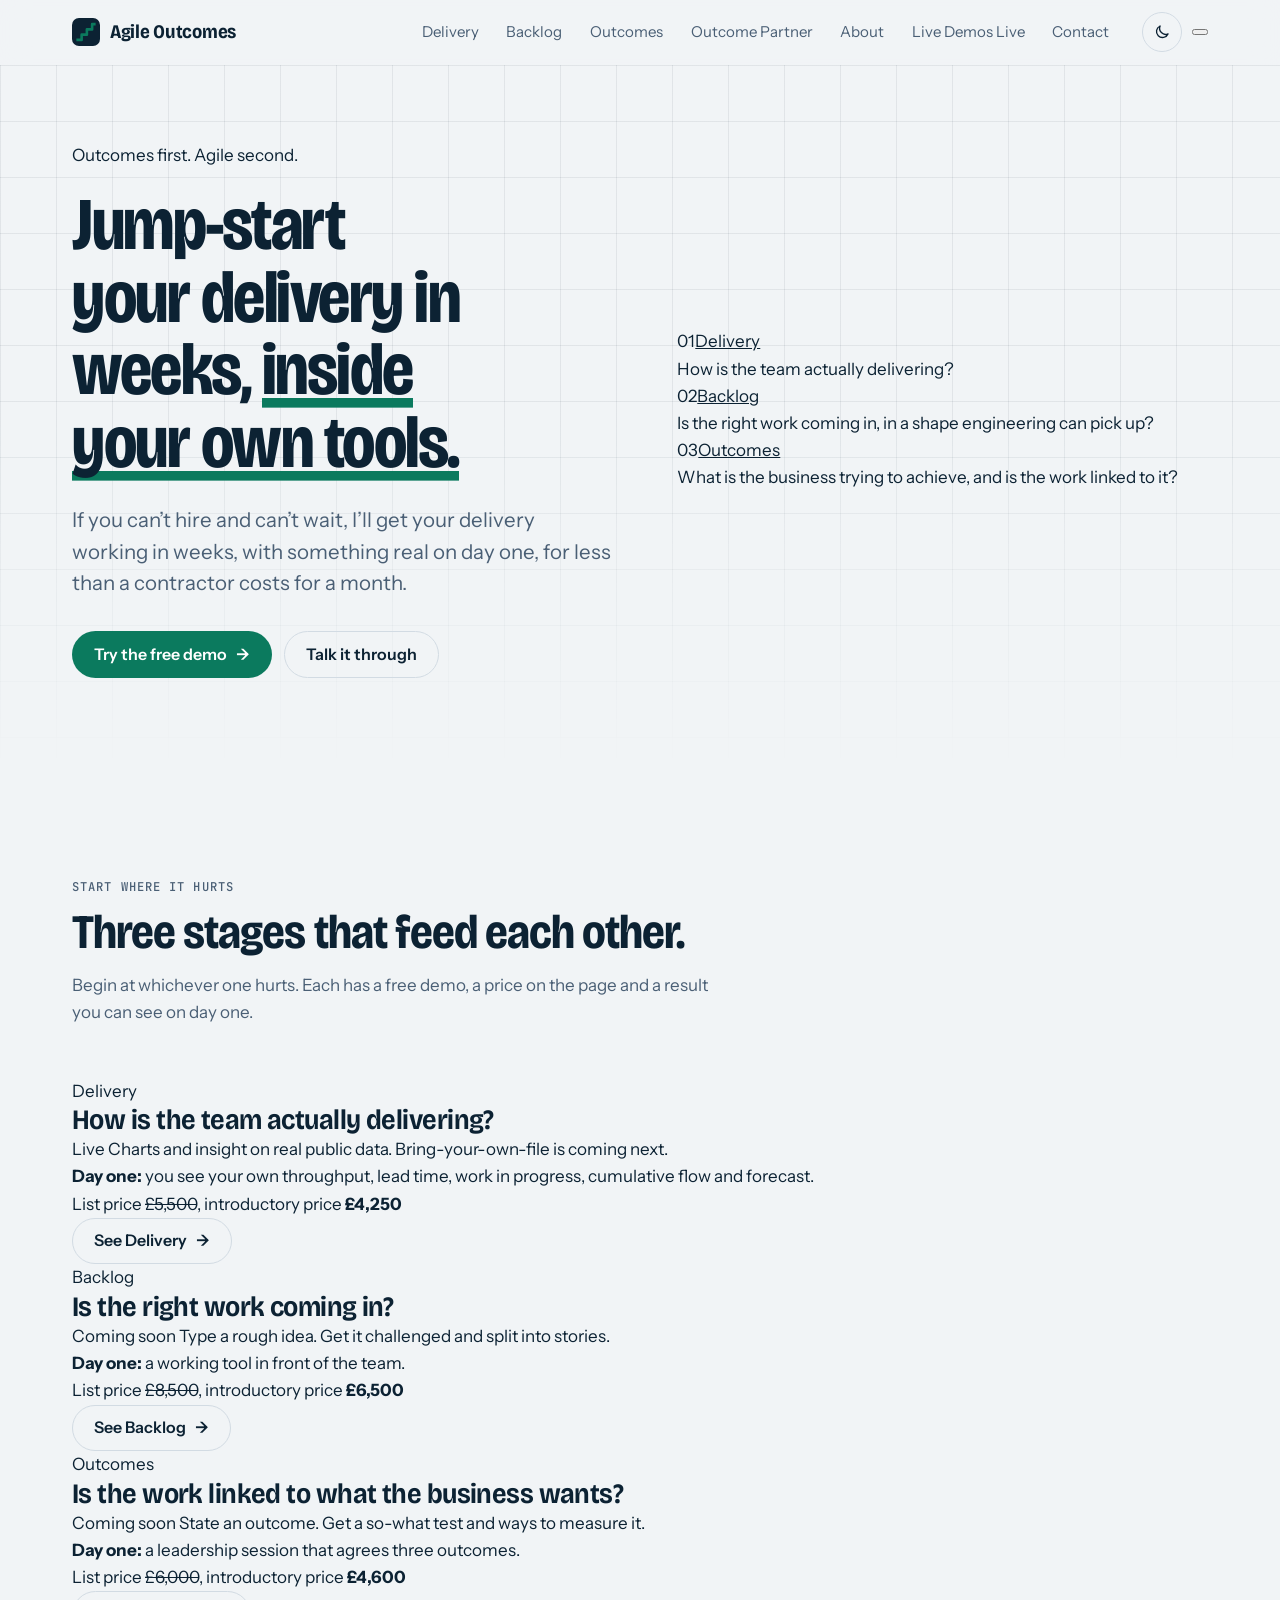
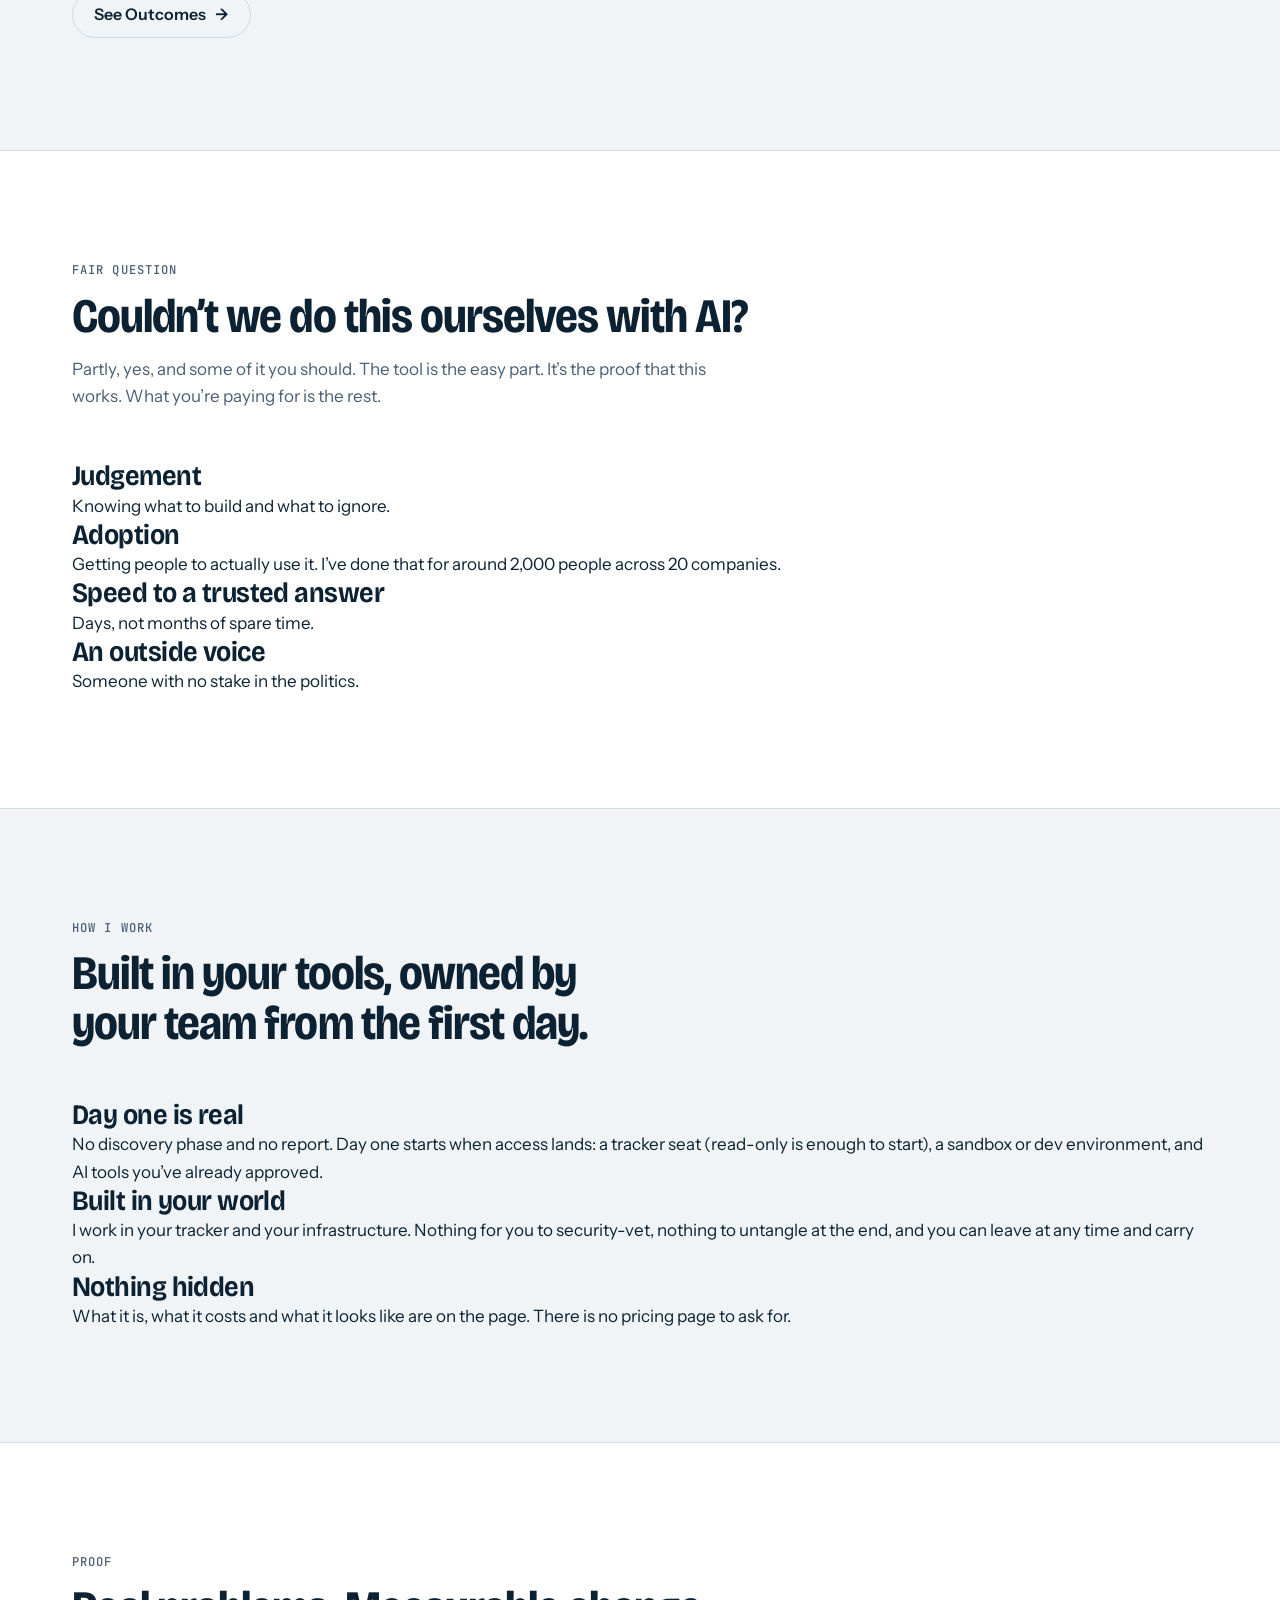
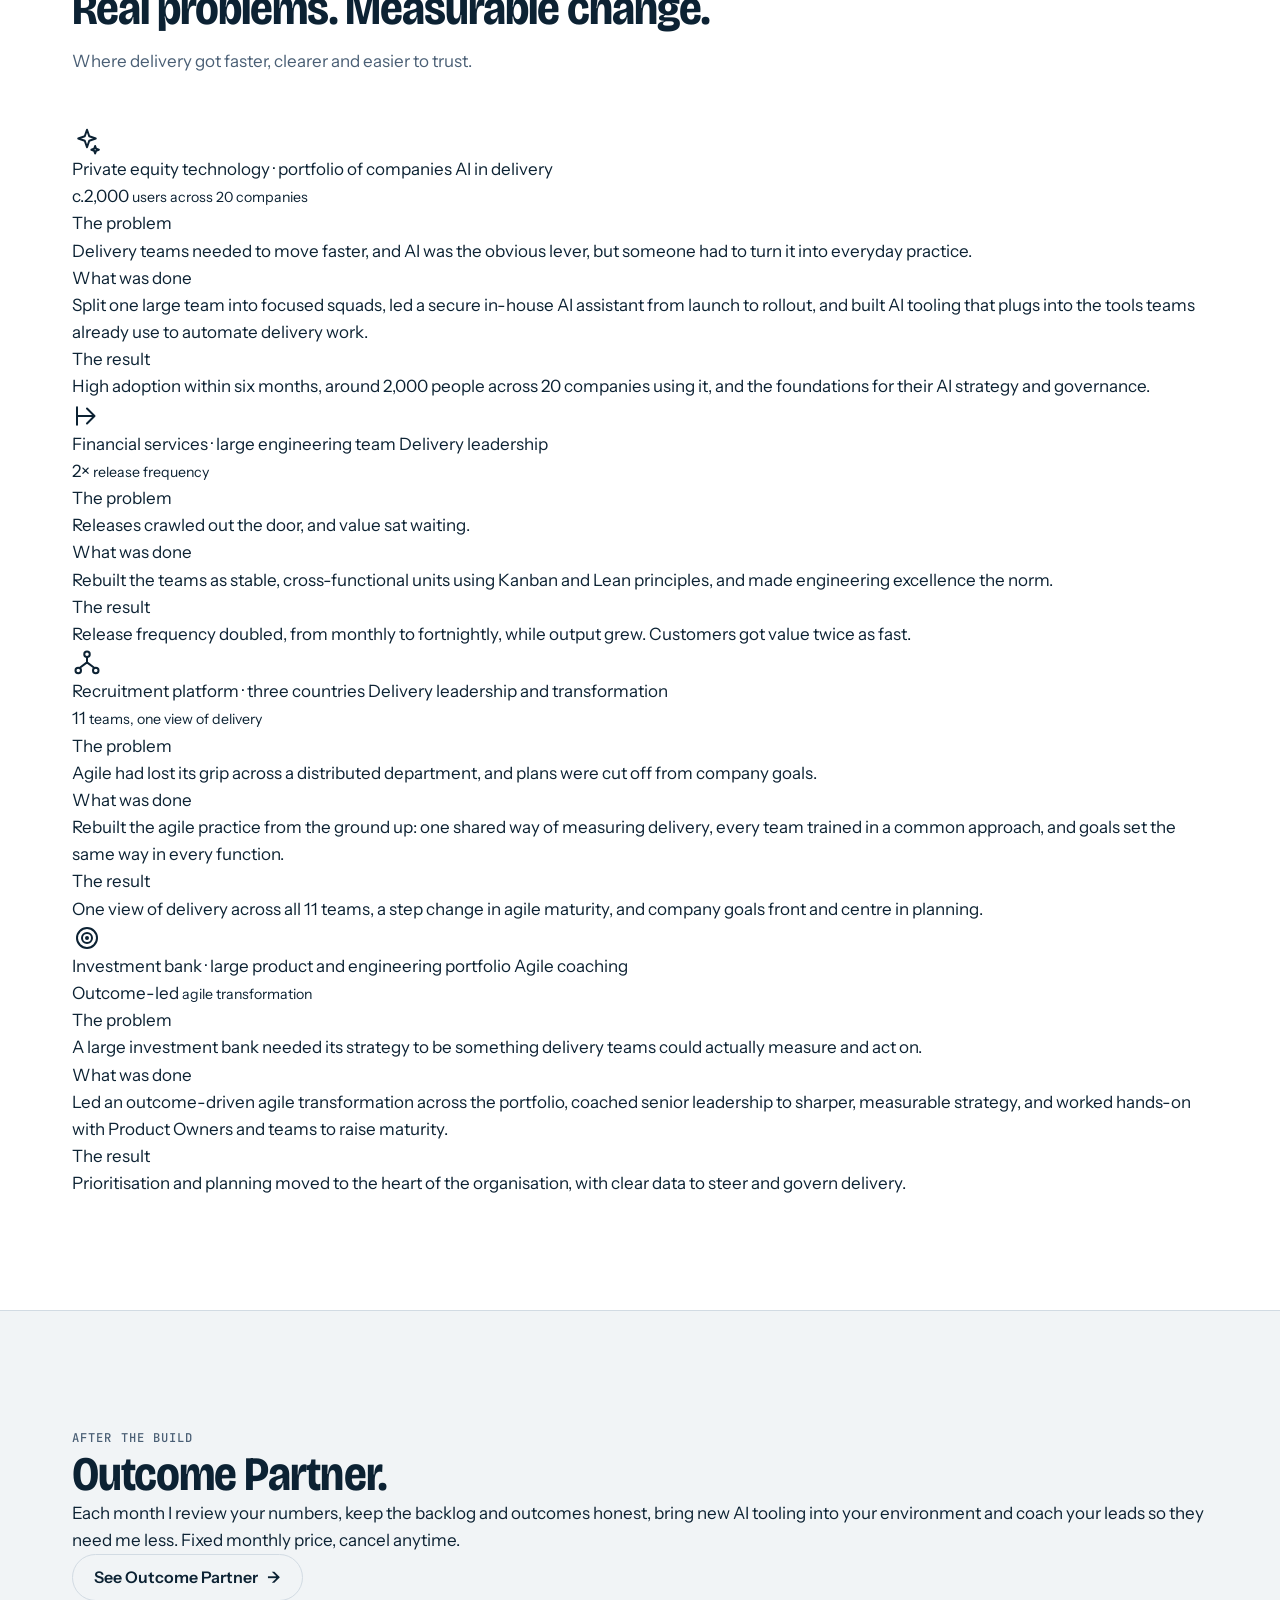
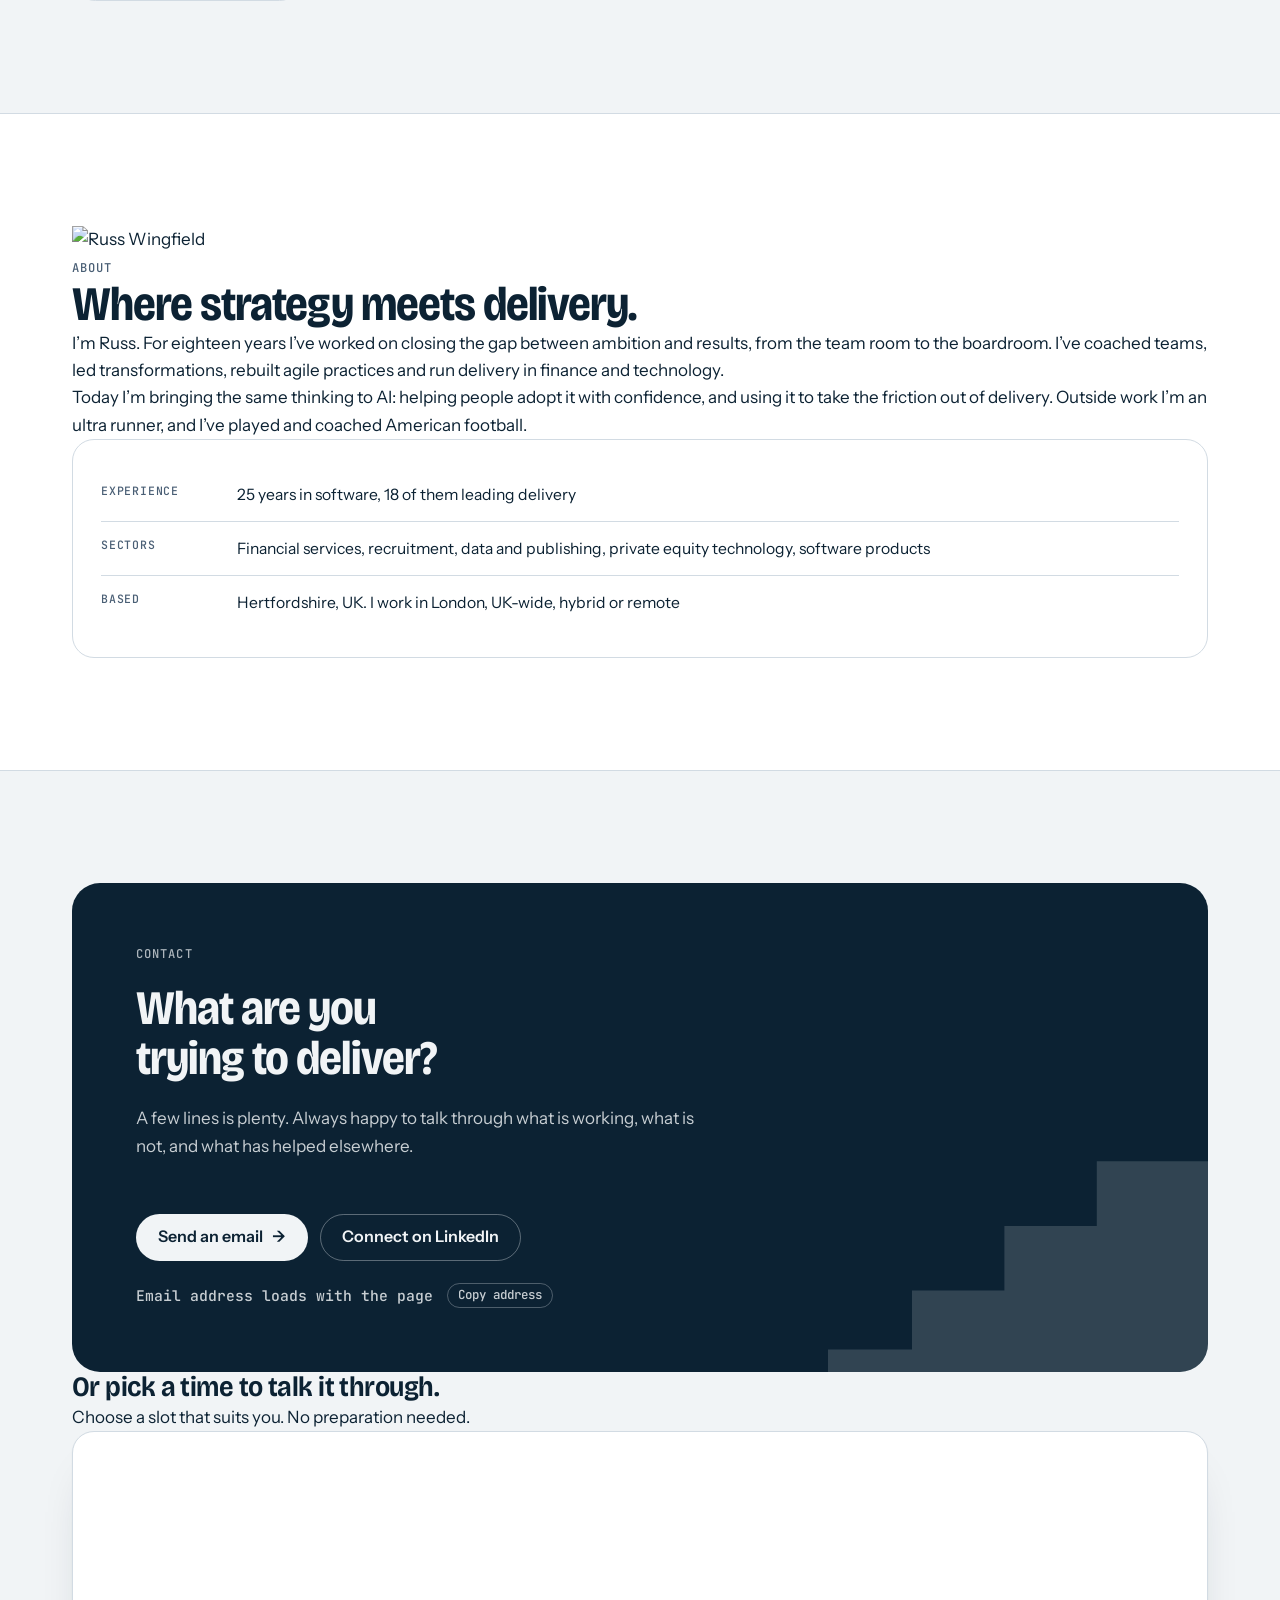
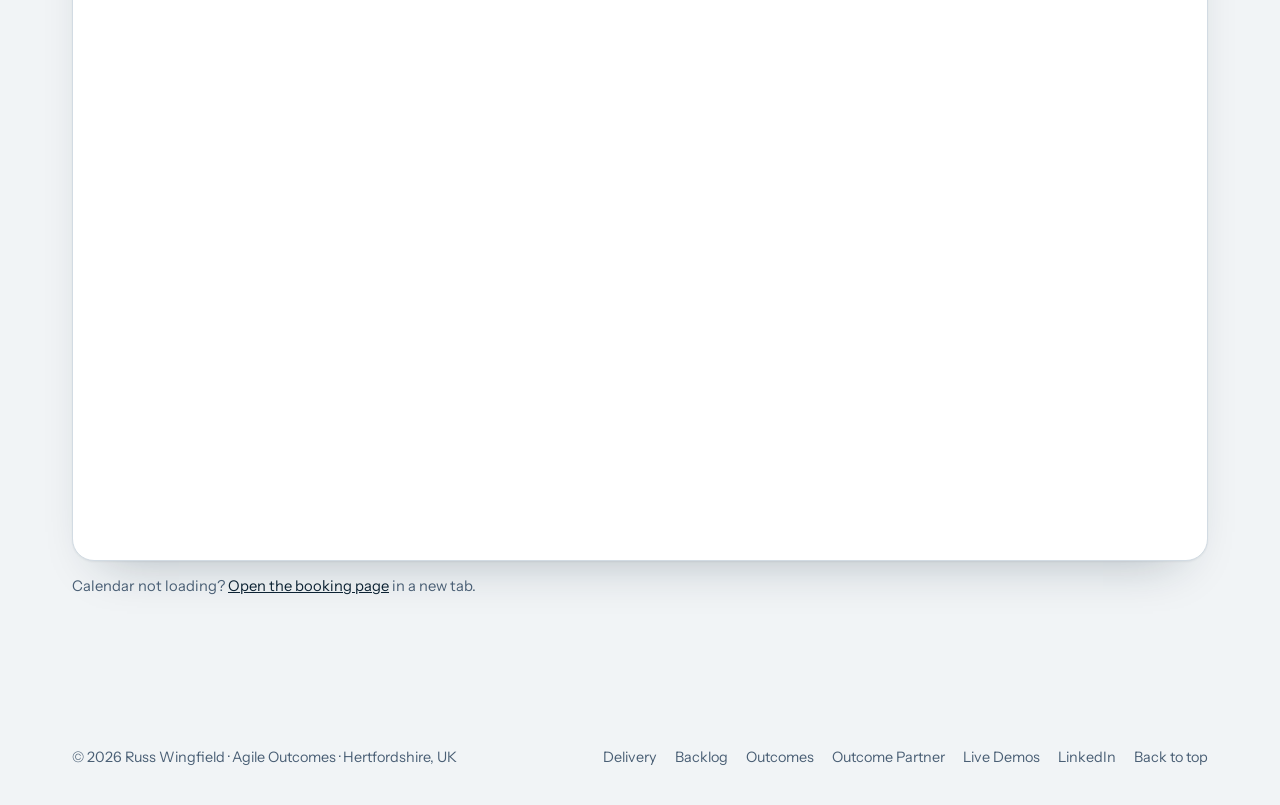
==== commit 9898cc39: "Keep the top nav on one line: drop the duplicate header button, no-wrap links Co-Authored-By: Claude" ====
--- a/public/index.html
+++ b/public/index.html
@@ -46,7 +46,6 @@
         <span class="i-moon"><svg viewBox="0 0 24 24" aria-hidden="true"><path d="M20 14.5A8 8 0 0 1 9.5 4a8 8 0 1 0 10.5 10.5Z"/></svg></span>
         <span class="i-sun" hidden><svg viewBox="0 0 24 24" aria-hidden="true"><circle cx="12" cy="12" r="4"/><path d="M12 2v2M12 20v2M4.9 4.9l1.4 1.4M17.7 17.7l1.4 1.4M2 12h2M20 12h2M4.9 19.1l1.4-1.4M17.7 6.3l1.4-1.4"/></svg></span>
       </button>
-      <a class="btn btn-sm bar-cta" href="/demo/">Try the free demo</a>
       <button class="menu" id="menu" type="button" aria-label="Open menu" aria-expanded="false" aria-controls="nav">
         <svg viewBox="0 0 24 24" aria-hidden="true"><path class="m-open" d="M4 7h16M4 12h16M4 17h16"/><path class="m-close" d="M6 6l12 12M18 6L6 18"/></svg>
       </button>
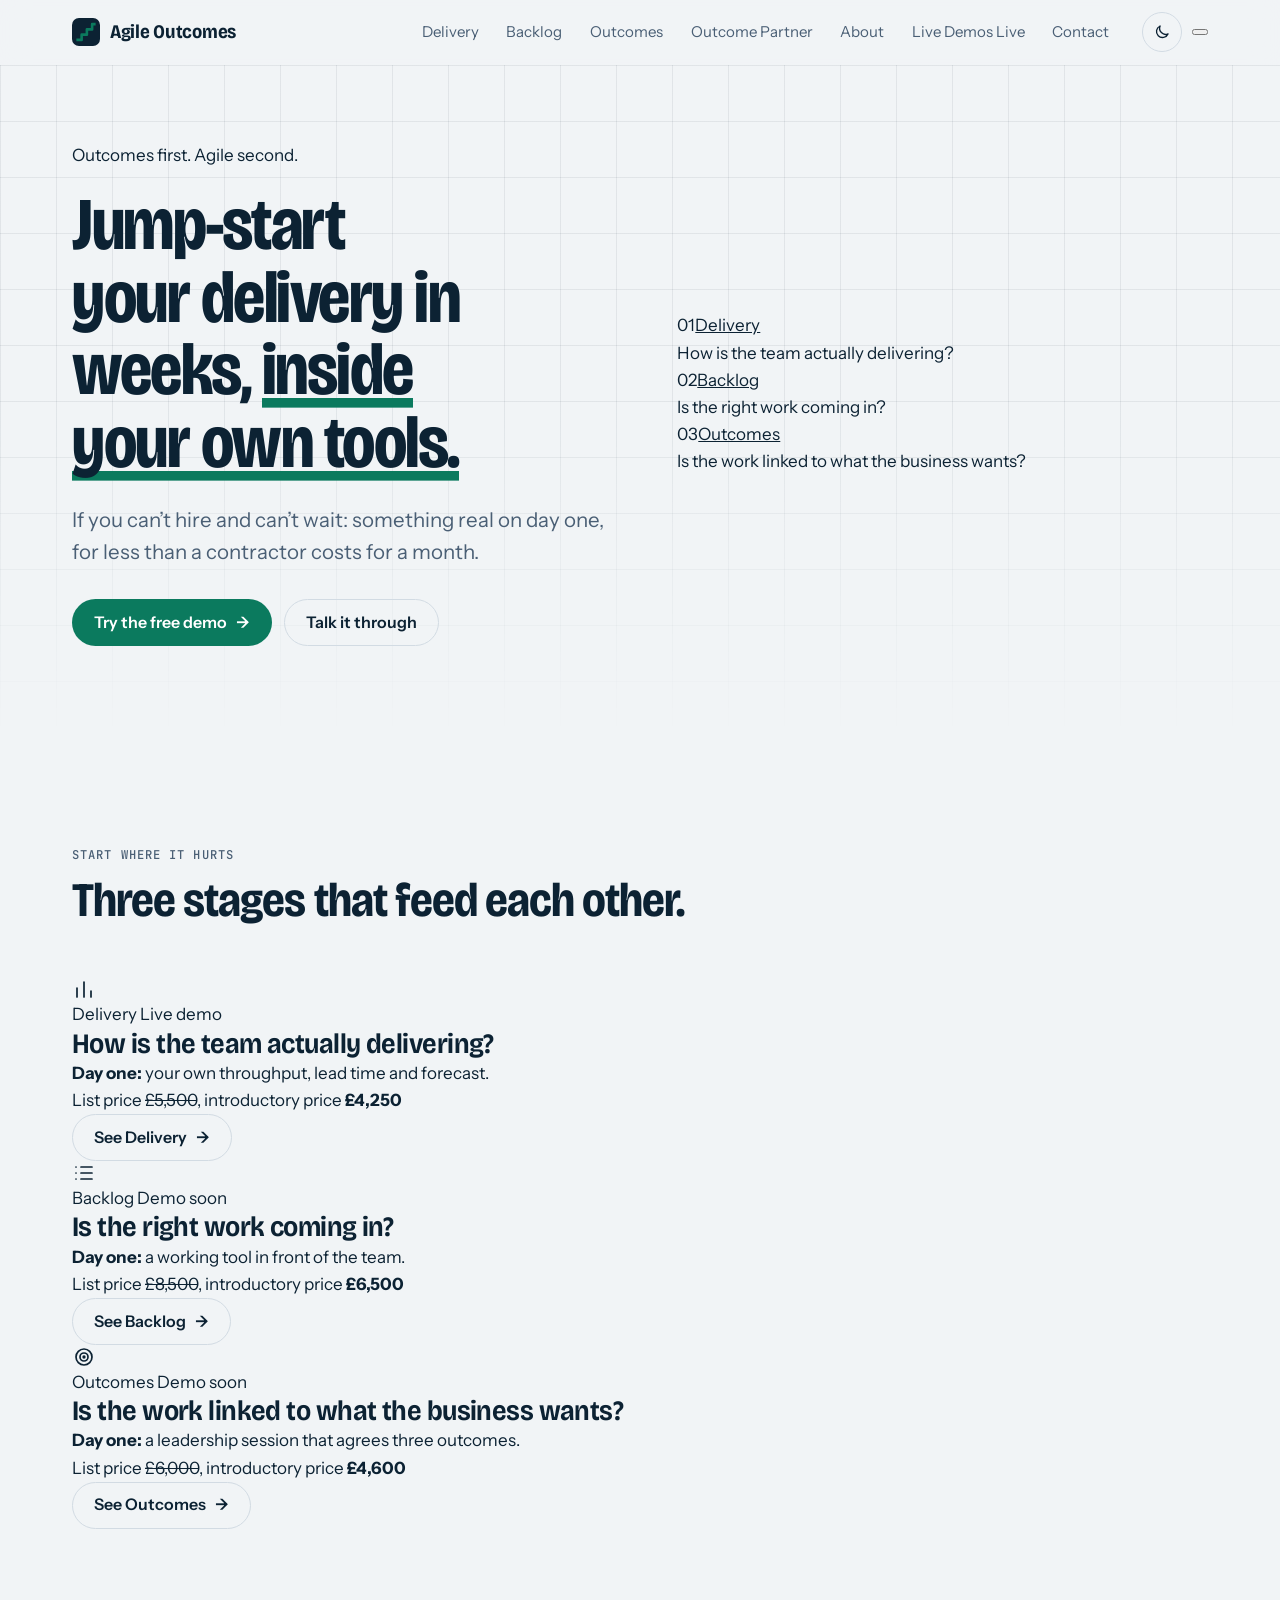
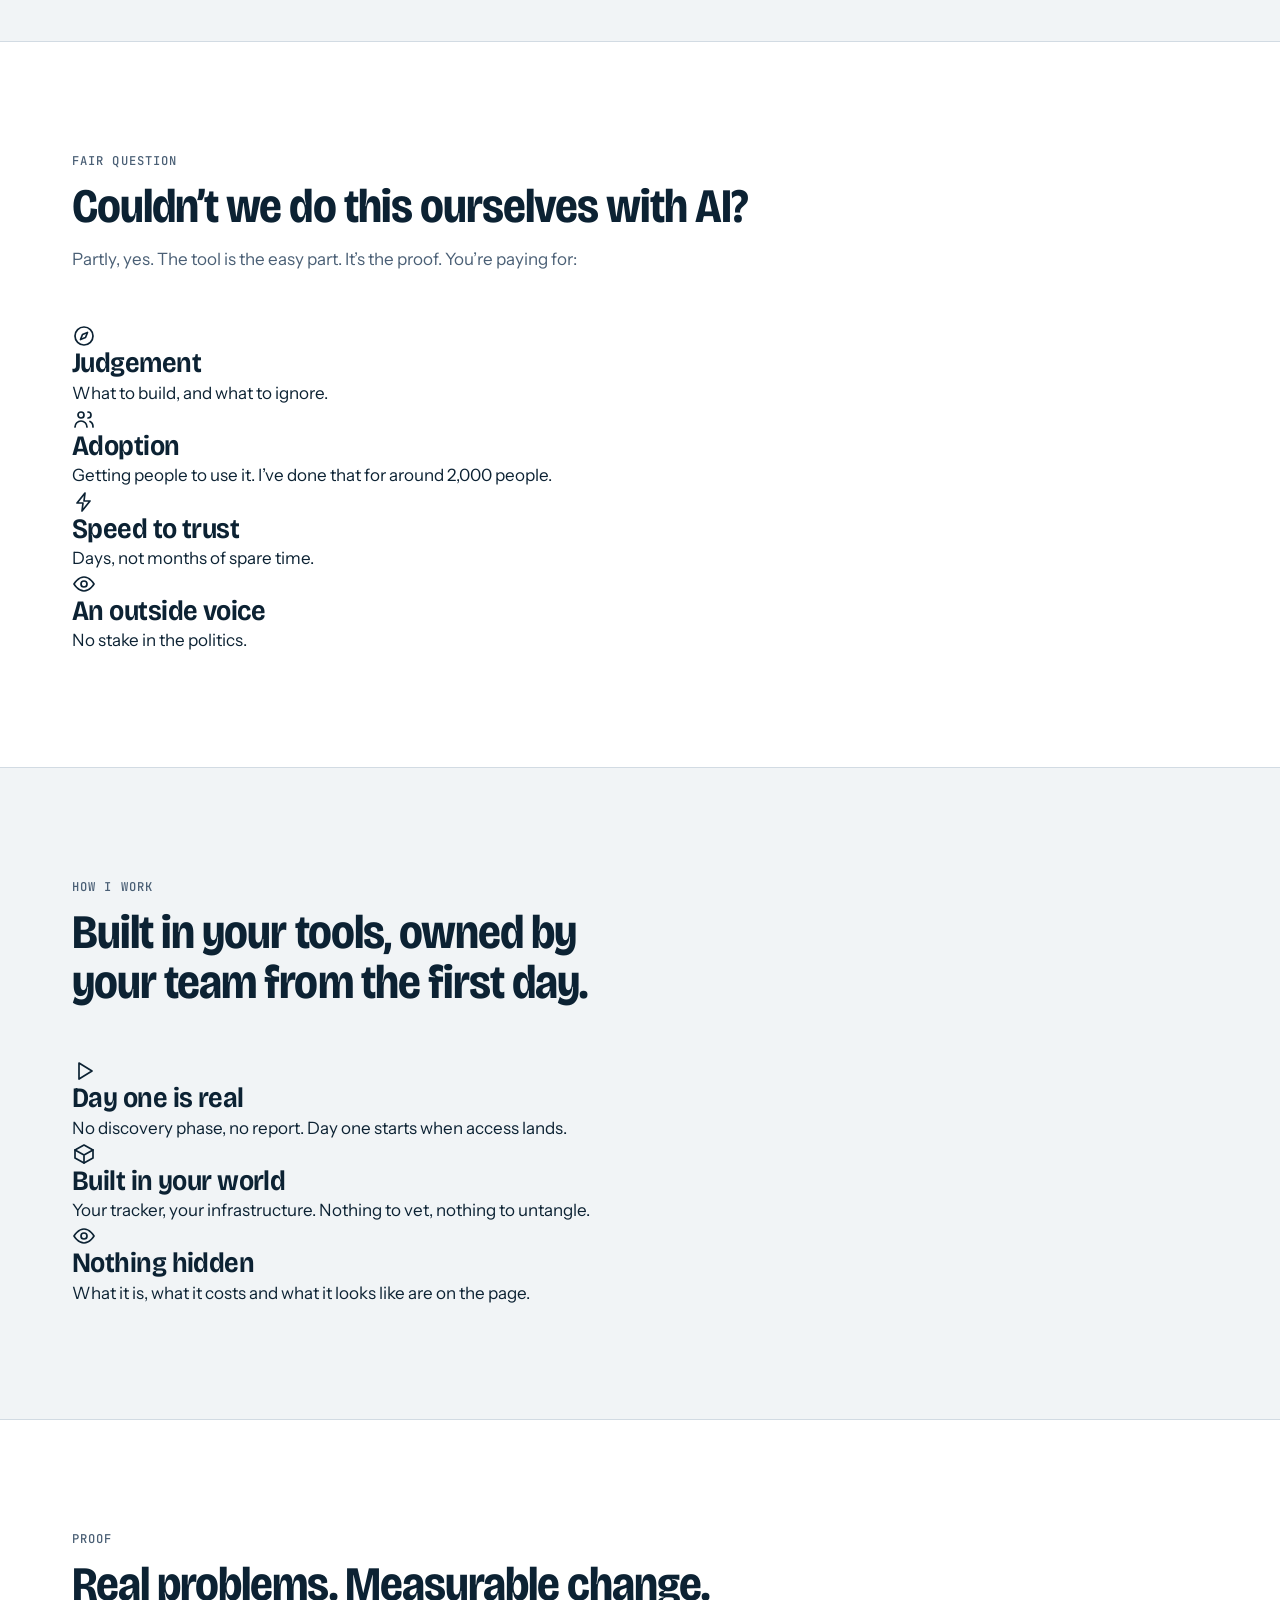
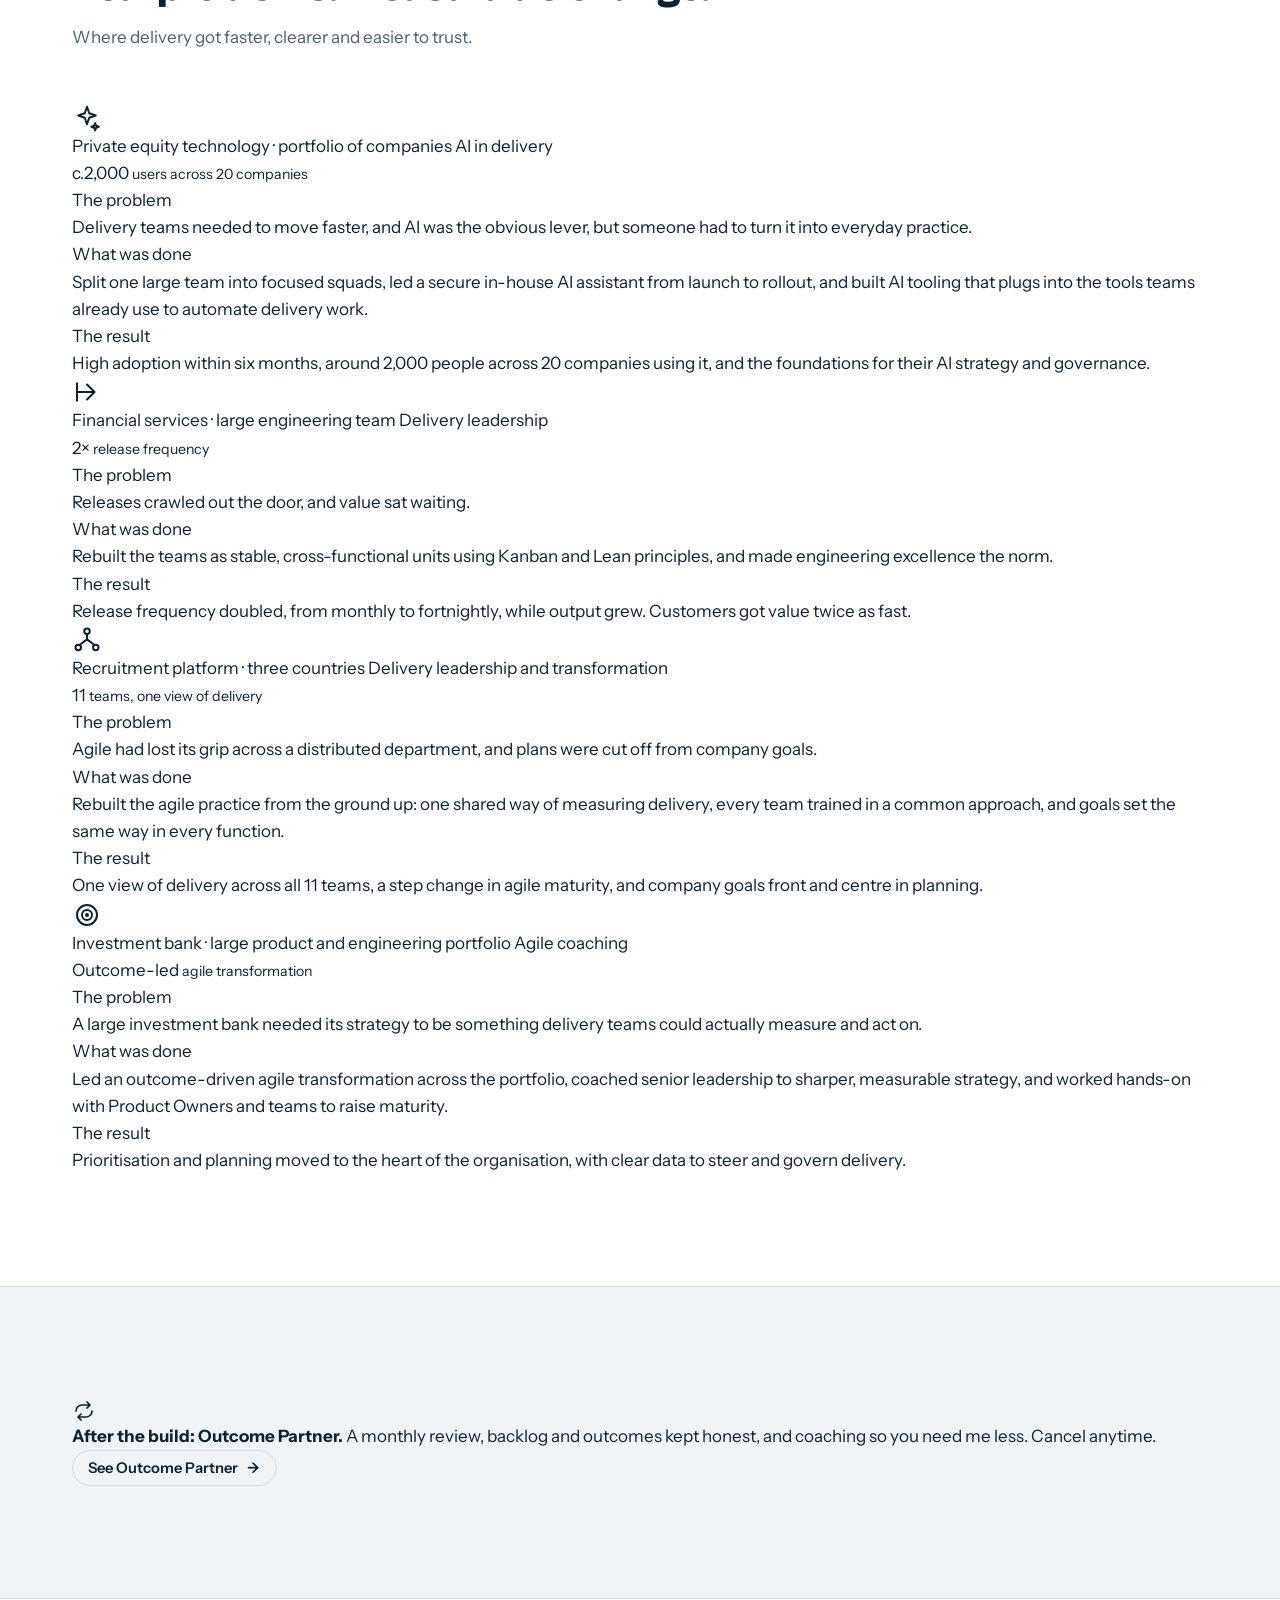
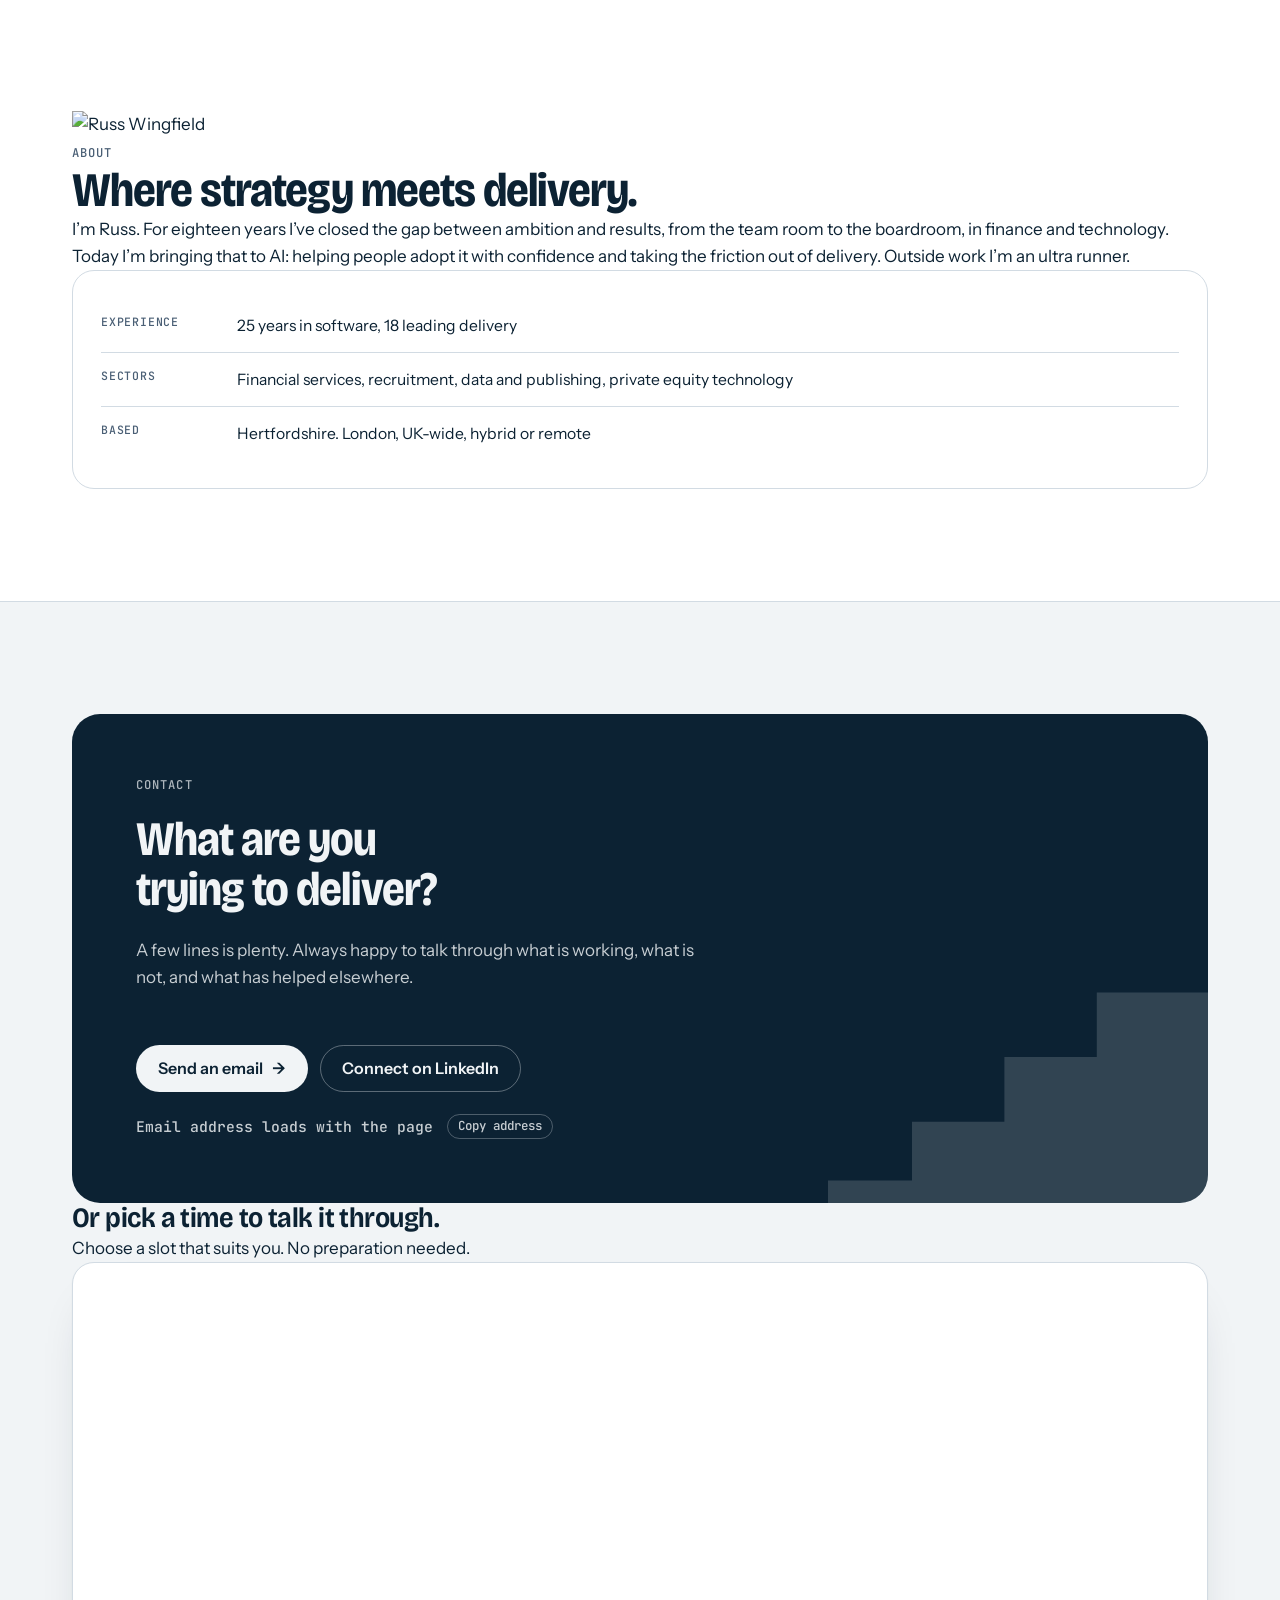
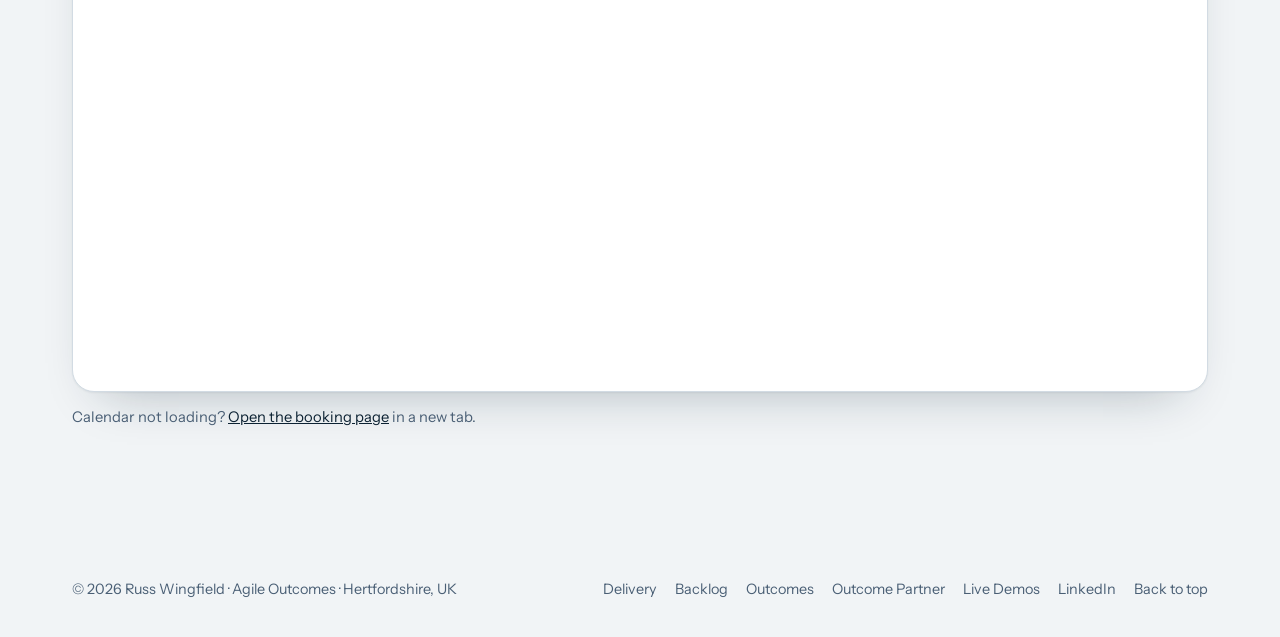
==== commit e80306dc: "Shorter offer pages: price at top, icons, slimmer sections, easier-to-read headings - Price moves in" ====
--- a/public/index.html
+++ b/public/index.html
@@ -61,7 +61,7 @@
       <div class="hero-copy">
         <p class="tag">Outcomes first. Agile second.</p>
         <h1 id="h1">Jump-start your delivery in weeks, <em>inside your own tools.</em></h1>
-        <p class="lead">If you can’t hire and can’t wait, I’ll get your delivery working in weeks, with something real on day one, for less than a contractor costs for a month.</p>
+        <p class="lead">If you can’t hire and can’t wait: something real on day one, for less than a contractor costs for a month.</p>
         <div class="actions">
           <a class="btn" href="/demo/">Try the free demo <span class="arr" aria-hidden="true">→</span></a>
           <a class="btn btn-ghost" href="#contact">Talk it through</a>
@@ -70,8 +70,8 @@
 
       <ol class="steps" aria-label="Where to start">
         <li><span class="n" aria-hidden="true">01</span><a class="st" href="/delivery/">Delivery</a><p>How is the team actually delivering?</p></li>
-        <li><span class="n" aria-hidden="true">02</span><a class="st" href="/backlog/">Backlog</a><p>Is the right work coming in, in a shape engineering can pick up?</p></li>
-        <li><span class="n" aria-hidden="true">03</span><a class="st" href="/outcomes/">Outcomes</a><p>What is the business trying to achieve, and is the work linked to it?</p></li>
+        <li><span class="n" aria-hidden="true">02</span><a class="st" href="/backlog/">Backlog</a><p>Is the right work coming in?</p></li>
+        <li><span class="n" aria-hidden="true">03</span><a class="st" href="/outcomes/">Outcomes</a><p>Is the work linked to what the business wants?</p></li>
       </ol>
     </div>
   </div>
@@ -82,30 +82,29 @@
     <header class="sec-head rv">
       <p class="eyebrow">Start where it hurts</p>
       <h2 id="offers-h">Three stages that feed each other.</h2>
-      <p class="sub">Begin at whichever one hurts. Each has a free demo, a price on the page and a result you can see on day one.</p>
     </header>
     <div class="offers rv">
       <article class="offer">
-        <p class="o-n">Delivery</p>
+        <span class="ib"><svg class="ico" viewBox="0 0 24 24" width="24" height="24" fill="none" stroke="currentColor" stroke-width="1.7" stroke-linecap="round" stroke-linejoin="round" aria-hidden="true"><path d="M5 20V11M12 20V5M19 20v-6"/></svg></span>
+        <p class="o-n">Delivery <span class="live-tag">Live demo</span></p>
         <h3>How is the team actually delivering?</h3>
-        <p class="o-demo"><span class="live-tag">Live</span> Charts and insight on real public data. Bring-your-own-file is coming next.</p>
-        <p class="o-day"><strong>Day one:</strong> you see your own throughput, lead time, work in progress, cumulative flow and forecast.</p>
+        <p class="o-day"><strong>Day one:</strong> your own throughput, lead time and forecast.</p>
         <!-- DRAFT FIGURES: confirm -->
         <p class="price"><span class="vh">List price </span><s class="was">£5,500</s><span class="vh">, introductory price </span><strong class="now">£4,250</strong></p>
         <a class="btn btn-ghost" href="/delivery/">See Delivery <span class="arr" aria-hidden="true">→</span></a>
       </article>
       <article class="offer">
-        <p class="o-n">Backlog</p>
+        <span class="ib"><svg class="ico" viewBox="0 0 24 24" width="24" height="24" fill="none" stroke="currentColor" stroke-width="1.7" stroke-linecap="round" stroke-linejoin="round" aria-hidden="true"><path d="M9 6h11M9 12h11M9 18h11"/><path d="M4 6h.01M4 12h.01M4 18h.01"/></svg></span>
+        <p class="o-n">Backlog <span class="soon-tag">Demo soon</span></p>
         <h3>Is the right work coming in?</h3>
-        <p class="o-demo"><span class="soon-tag">Coming soon</span> Type a rough idea. Get it challenged and split into stories.</p>
         <p class="o-day"><strong>Day one:</strong> a working tool in front of the team.</p>
         <p class="price"><span class="vh">List price </span><s class="was">£8,500</s><span class="vh">, introductory price </span><strong class="now">£6,500</strong></p>
         <a class="btn btn-ghost" href="/backlog/">See Backlog <span class="arr" aria-hidden="true">→</span></a>
       </article>
       <article class="offer">
-        <p class="o-n">Outcomes</p>
+        <span class="ib"><svg class="ico" viewBox="0 0 24 24" width="24" height="24" fill="none" stroke="currentColor" stroke-width="1.7" stroke-linecap="round" stroke-linejoin="round" aria-hidden="true"><circle cx="12" cy="12" r="8"/><circle cx="12" cy="12" r="4"/><circle cx="12" cy="12" r=".8" fill="currentColor"/></svg></span>
+        <p class="o-n">Outcomes <span class="soon-tag">Demo soon</span></p>
         <h3>Is the work linked to what the business wants?</h3>
-        <p class="o-demo"><span class="soon-tag">Coming soon</span> State an outcome. Get a so-what test and ways to measure it.</p>
         <p class="o-day"><strong>Day one:</strong> a leadership session that agrees three outcomes.</p>
         <p class="price"><span class="vh">List price </span><s class="was">£6,000</s><span class="vh">, introductory price </span><strong class="now">£4,600</strong></p>
         <a class="btn btn-ghost" href="/outcomes/">See Outcomes <span class="arr" aria-hidden="true">→</span></a>
@@ -119,13 +118,13 @@
     <header class="sec-head rv">
       <p class="eyebrow">Fair question</p>
       <h2 id="why-h">Couldn’t we do this ourselves with AI?</h2>
-      <p class="sub">Partly, yes, and some of it you should. The tool is the easy part. It’s the proof that this works. What you’re paying for is the rest.</p>
+      <p class="sub">Partly, yes. The tool is the easy part. It’s the proof. You’re paying for:</p>
     </header>
     <ul class="why4 rv">
-      <li><h3>Judgement</h3><p>Knowing what to build and what to ignore.</p></li>
-      <li><h3>Adoption</h3><p>Getting people to actually use it. I’ve done that for around 2,000 people across 20 companies.</p></li>
-      <li><h3>Speed to a trusted answer</h3><p>Days, not months of spare time.</p></li>
-      <li><h3>An outside voice</h3><p>Someone with no stake in the politics.</p></li>
+      <li><span class="ib"><svg class="ico" viewBox="0 0 24 24" width="24" height="24" fill="none" stroke="currentColor" stroke-width="1.7" stroke-linecap="round" stroke-linejoin="round" aria-hidden="true"><circle cx="12" cy="12" r="9"/><path d="M15.5 8.5l-2 5-5 2 2-5z"/></svg></span><h3>Judgement</h3><p>What to build, and what to ignore.</p></li>
+      <li><span class="ib"><svg class="ico" viewBox="0 0 24 24" width="24" height="24" fill="none" stroke="currentColor" stroke-width="1.7" stroke-linecap="round" stroke-linejoin="round" aria-hidden="true"><circle cx="9" cy="8" r="3"/><path d="M3 20c0-3.3 2.7-6 6-6s6 2.7 6 6"/><path d="M16 5a3 3 0 010 6M18 14.5c1.8.8 3 2.6 3 5.5"/></svg></span><h3>Adoption</h3><p>Getting people to use it. I’ve done that for around 2,000 people.</p></li>
+      <li><span class="ib"><svg class="ico" viewBox="0 0 24 24" width="24" height="24" fill="none" stroke="currentColor" stroke-width="1.7" stroke-linecap="round" stroke-linejoin="round" aria-hidden="true"><path d="M13 3L5 13h6l-1 8 8-10h-6z"/></svg></span><h3>Speed to trust</h3><p>Days, not months of spare time.</p></li>
+      <li><span class="ib"><svg class="ico" viewBox="0 0 24 24" width="24" height="24" fill="none" stroke="currentColor" stroke-width="1.7" stroke-linecap="round" stroke-linejoin="round" aria-hidden="true"><path d="M2 12s4-7 10-7 10 7 10 7-4 7-10 7S2 12 2 12z"/><circle cx="12" cy="12" r="3"/></svg></span><h3>An outside voice</h3><p>No stake in the politics.</p></li>
     </ul>
   </div>
 </section>
@@ -136,10 +135,10 @@
       <p class="eyebrow">How I work</p>
       <h2 id="pr-h">Built in your tools, owned by your team from the first day.</h2>
     </header>
-    <ul class="eng rv">
-      <li><h3>Day one is real</h3><p>No discovery phase and no report. Day one starts when access lands: a tracker seat (read-only is enough to start), a sandbox or dev environment, and AI tools you’ve already approved.</p></li>
-      <li><h3>Built in your world</h3><p>I work in your tracker and your infrastructure. Nothing for you to security-vet, nothing to untangle at the end, and you can leave at any time and carry on.</p></li>
-      <li><h3>Nothing hidden</h3><p>What it is, what it costs and what it looks like are on the page. There is no pricing page to ask for.</p></li>
+    <ul class="three rv">
+      <li><span class="ib"><svg class="ico" viewBox="0 0 24 24" width="24" height="24" fill="none" stroke="currentColor" stroke-width="1.7" stroke-linecap="round" stroke-linejoin="round" aria-hidden="true"><path d="M7 4l13 8-13 8z"/></svg></span><h3>Day one is real</h3><p>No discovery phase, no report. Day one starts when access lands.</p></li>
+      <li><span class="ib"><svg class="ico" viewBox="0 0 24 24" width="24" height="24" fill="none" stroke="currentColor" stroke-width="1.7" stroke-linecap="round" stroke-linejoin="round" aria-hidden="true"><path d="M3 8l9-5 9 5v8l-9 5-9-5z"/><path d="M3 8l9 5 9-5M12 13v8"/></svg></span><h3>Built in your world</h3><p>Your tracker, your infrastructure. Nothing to vet, nothing to untangle.</p></li>
+      <li><span class="ib"><svg class="ico" viewBox="0 0 24 24" width="24" height="24" fill="none" stroke="currentColor" stroke-width="1.7" stroke-linecap="round" stroke-linejoin="round" aria-hidden="true"><path d="M2 12s4-7 10-7 10 7 10 7-4 7-10 7S2 12 2 12z"/><circle cx="12" cy="12" r="3"/></svg></span><h3>Nothing hidden</h3><p>What it is, what it costs and what it looks like are on the page.</p></li>
     </ul>
   </div>
 </section>
@@ -201,15 +200,12 @@
   </div>
 </section>
 
-<section class="sec" id="partner" aria-labelledby="partner-h">
-  <div class="wrap">
-    <div class="teaser rv">
-      <div>
-        <p class="eyebrow">After the build</p>
-        <h2 id="partner-h">Outcome Partner.</h2>
-        <p>Each month I review your numbers, keep the backlog and outcomes honest, bring new AI tooling into your environment and coach your leads so they need me less. Fixed monthly price, cancel anytime.</p>
-      </div>
-      <a class="btn btn-ghost" href="/outcome-partner/">See Outcome Partner <span class="arr" aria-hidden="true">→</span></a>
+<section class="sec tight" id="partner" aria-label="Outcome Partner">
+  <div class="wrap">
+    <div class="slim rv">
+      <span class="ib"><svg class="ico" viewBox="0 0 24 24" width="24" height="24" fill="none" stroke="currentColor" stroke-width="1.7" stroke-linecap="round" stroke-linejoin="round" aria-hidden="true"><path d="M4 12a6 6 0 016-6h8M15 3l3 3-3 3M20 12a6 6 0 01-6 6H6M9 21l-3-3 3-3"/></svg></span>
+      <p><strong>After the build: Outcome Partner.</strong> A monthly review, backlog and outcomes kept honest, and coaching so you need me less. Cancel anytime.</p>
+      <a class="btn btn-ghost btn-sm" href="/outcome-partner/">See Outcome Partner <span class="arr" aria-hidden="true">→</span></a>
     </div>
   </div>
 </section>
@@ -221,14 +217,13 @@
       <div class="about-intro">
         <p class="eyebrow">About</p>
         <h2 id="about-h">Where strategy meets delivery.</h2>
-        <p class="about-lead">I’m Russ. For eighteen years I’ve worked on closing the gap between ambition and results, from the team room to the boardroom. I’ve coached teams, led transformations, rebuilt agile practices and run delivery in finance and technology.</p>
-        <p class="about-lead">Today I’m bringing the same thinking to AI: helping people adopt it with confidence, and using it to take the friction out of delivery. Outside work I’m an ultra runner, and I’ve played and coached American football.</p>
+        <p class="about-lead">I’m Russ. For eighteen years I’ve closed the gap between ambition and results, from the team room to the boardroom, in finance and technology. Today I’m bringing that to AI: helping people adopt it with confidence and taking the friction out of delivery. Outside work I’m an ultra runner.</p>
       </div>
     </div>
     <dl class="facts facts-row rv">
-      <div><dt>Experience</dt><dd>25 years in software, 18 of them leading delivery</dd></div>
-      <div><dt>Sectors</dt><dd>Financial services, recruitment, data and publishing, private equity technology, software products</dd></div>
-      <div><dt>Based</dt><dd>Hertfordshire, UK. I work in London, UK-wide, hybrid or remote</dd></div>
+      <div><dt>Experience</dt><dd>25 years in software, 18 leading delivery</dd></div>
+      <div><dt>Sectors</dt><dd>Financial services, recruitment, data and publishing, private equity technology</dd></div>
+      <div><dt>Based</dt><dd>Hertfordshire. London, UK-wide, hybrid or remote</dd></div>
     </dl>
   </div>
 </section>
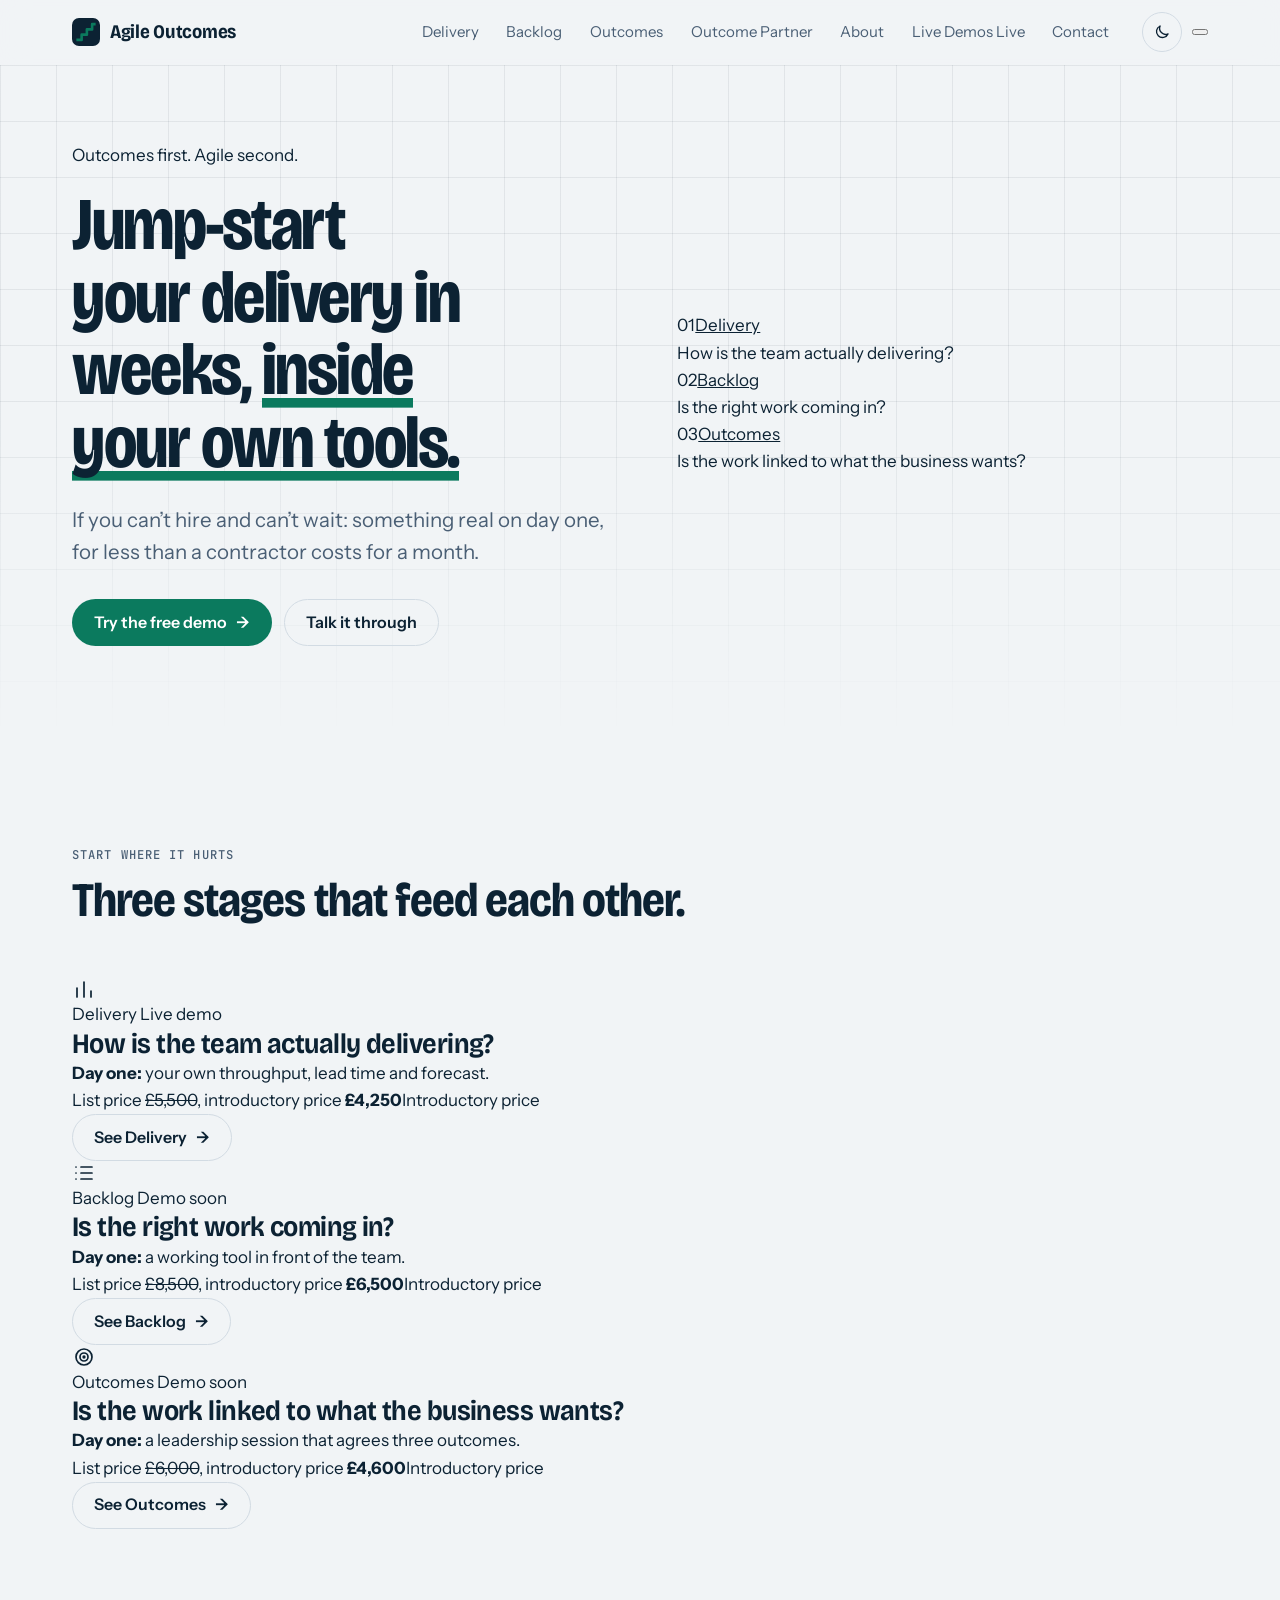
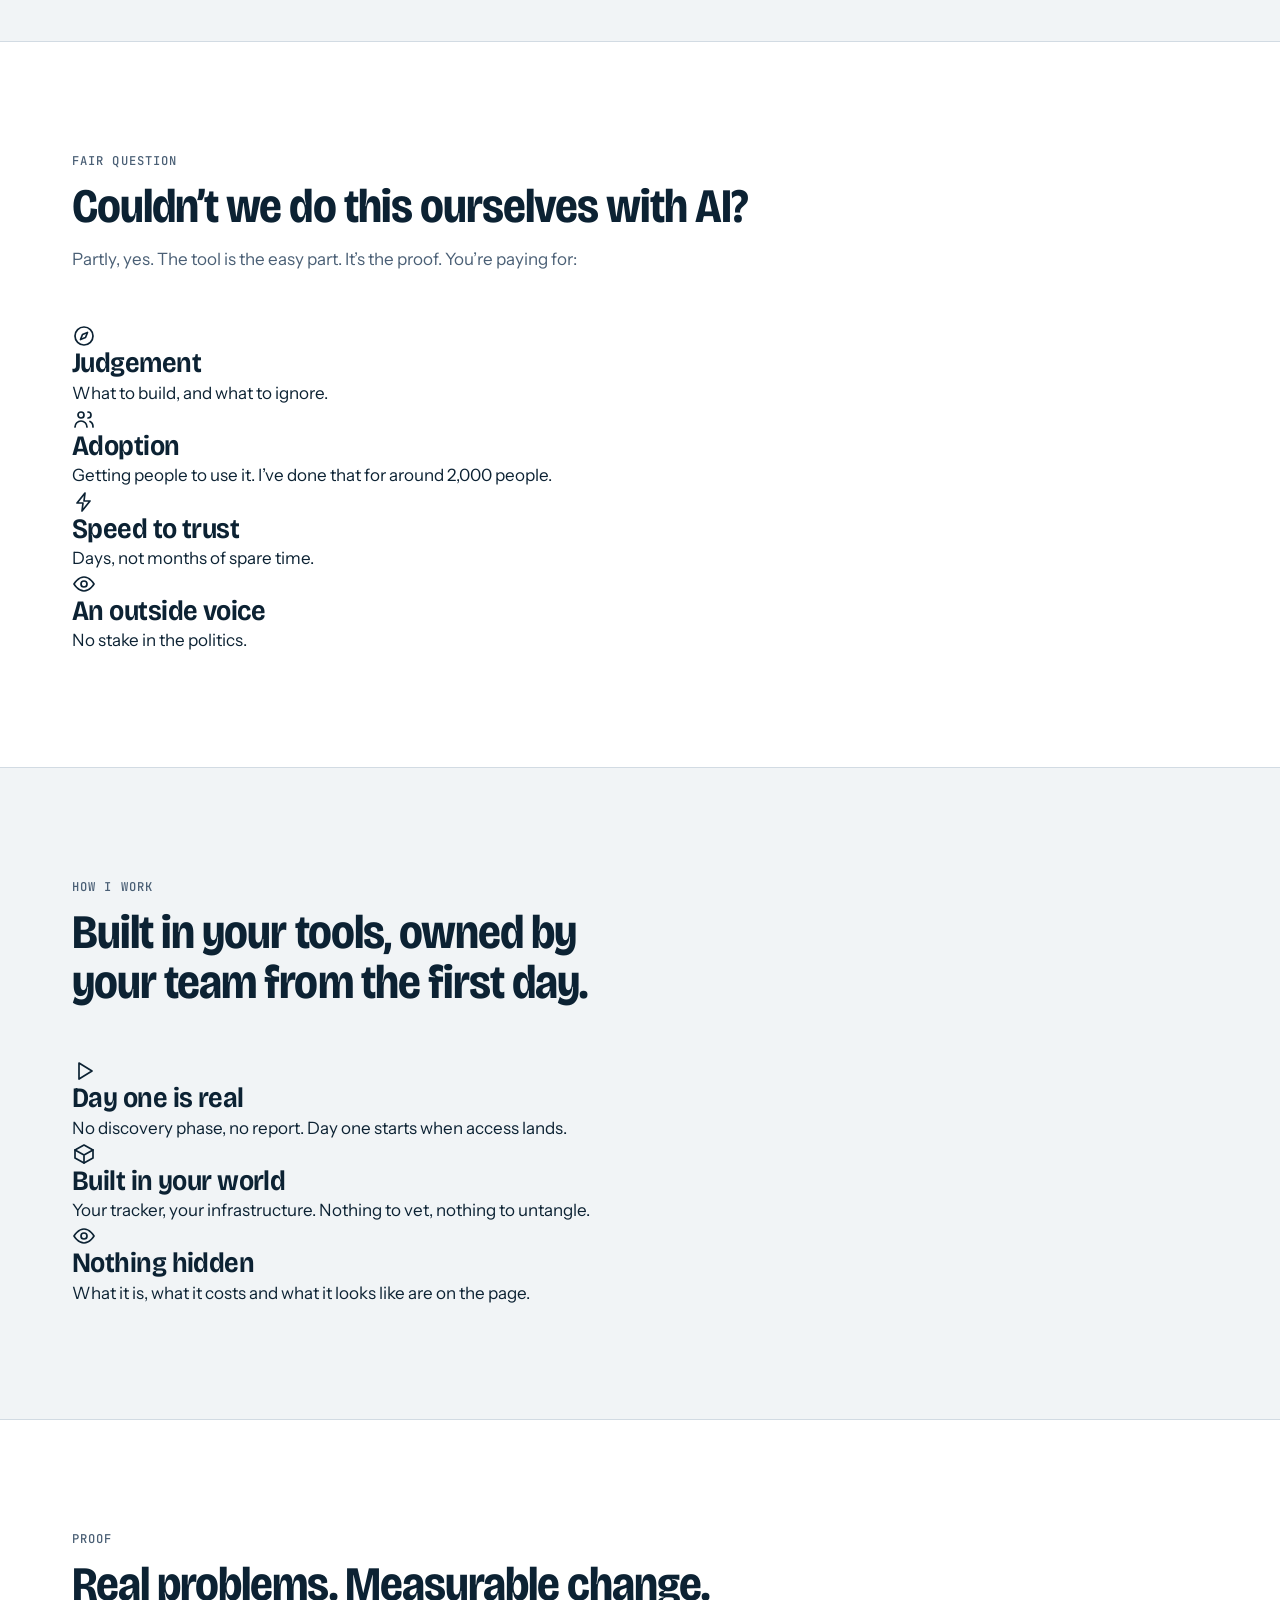
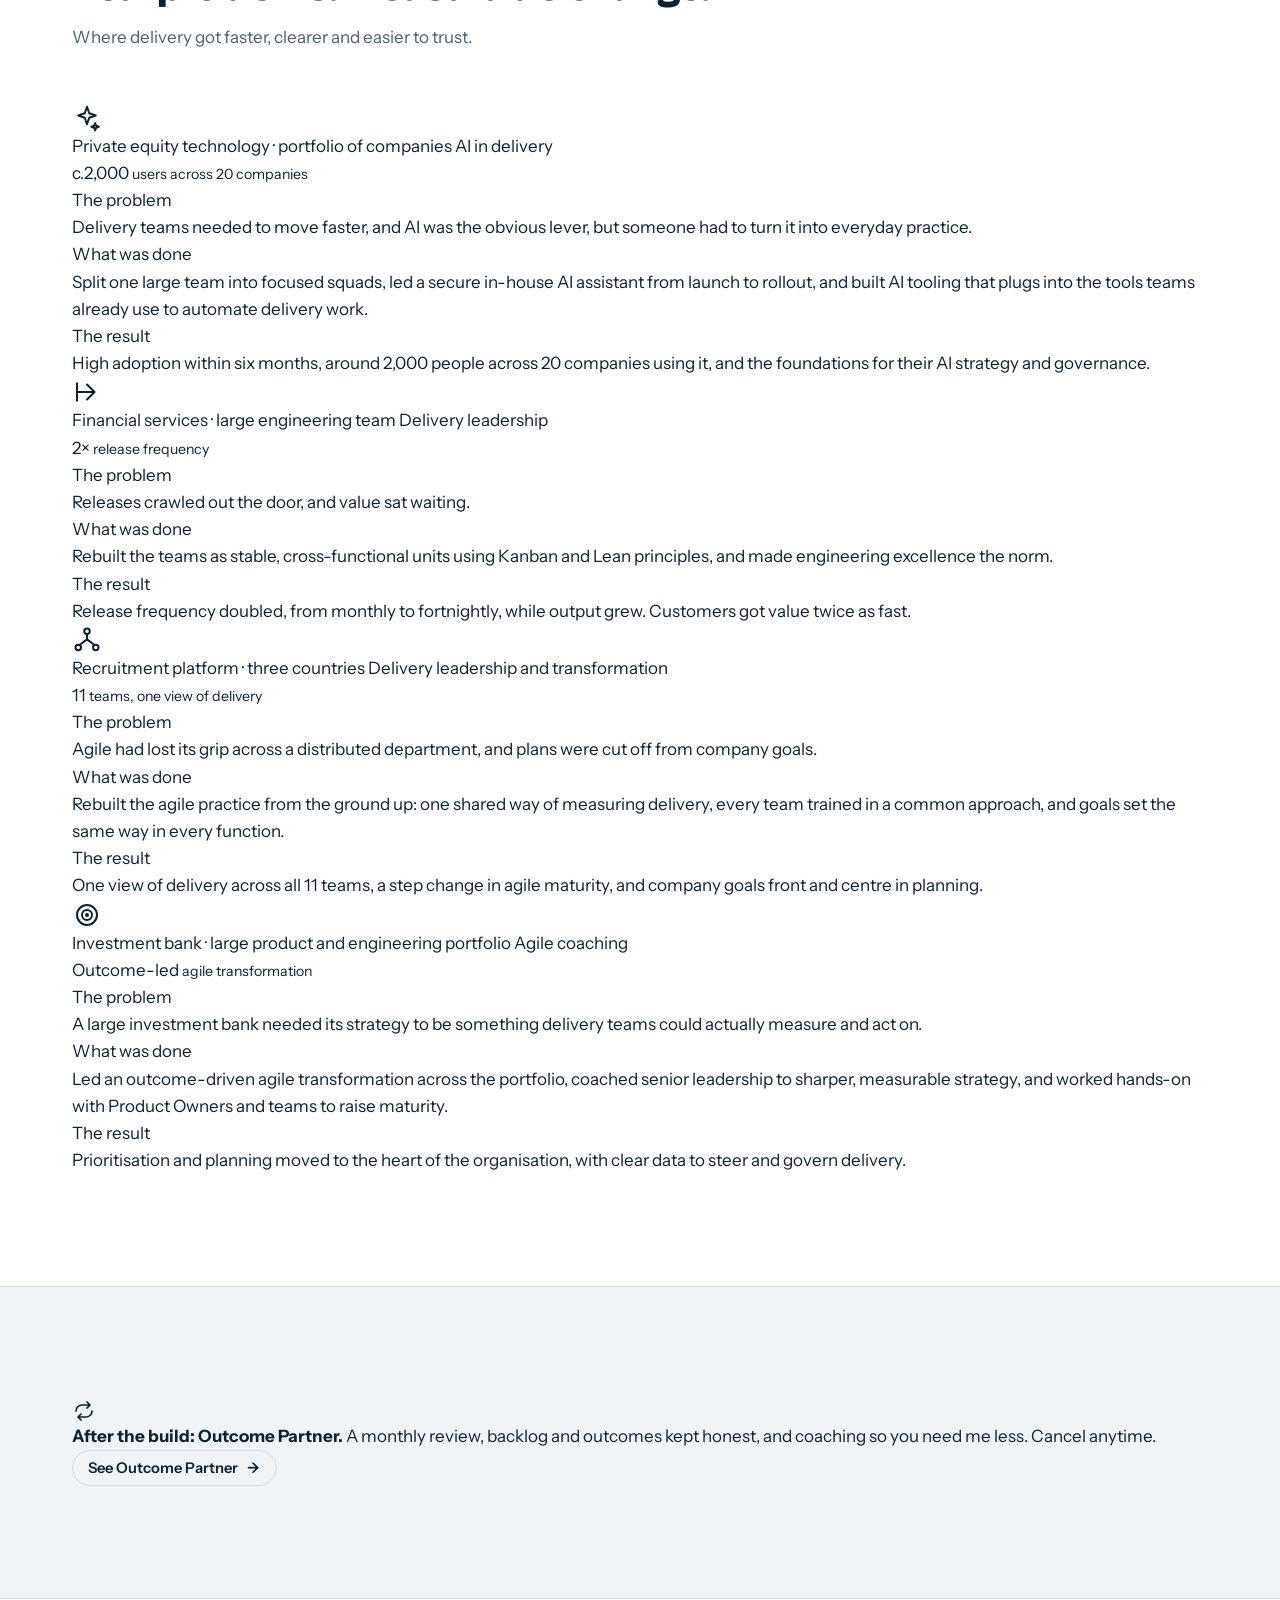
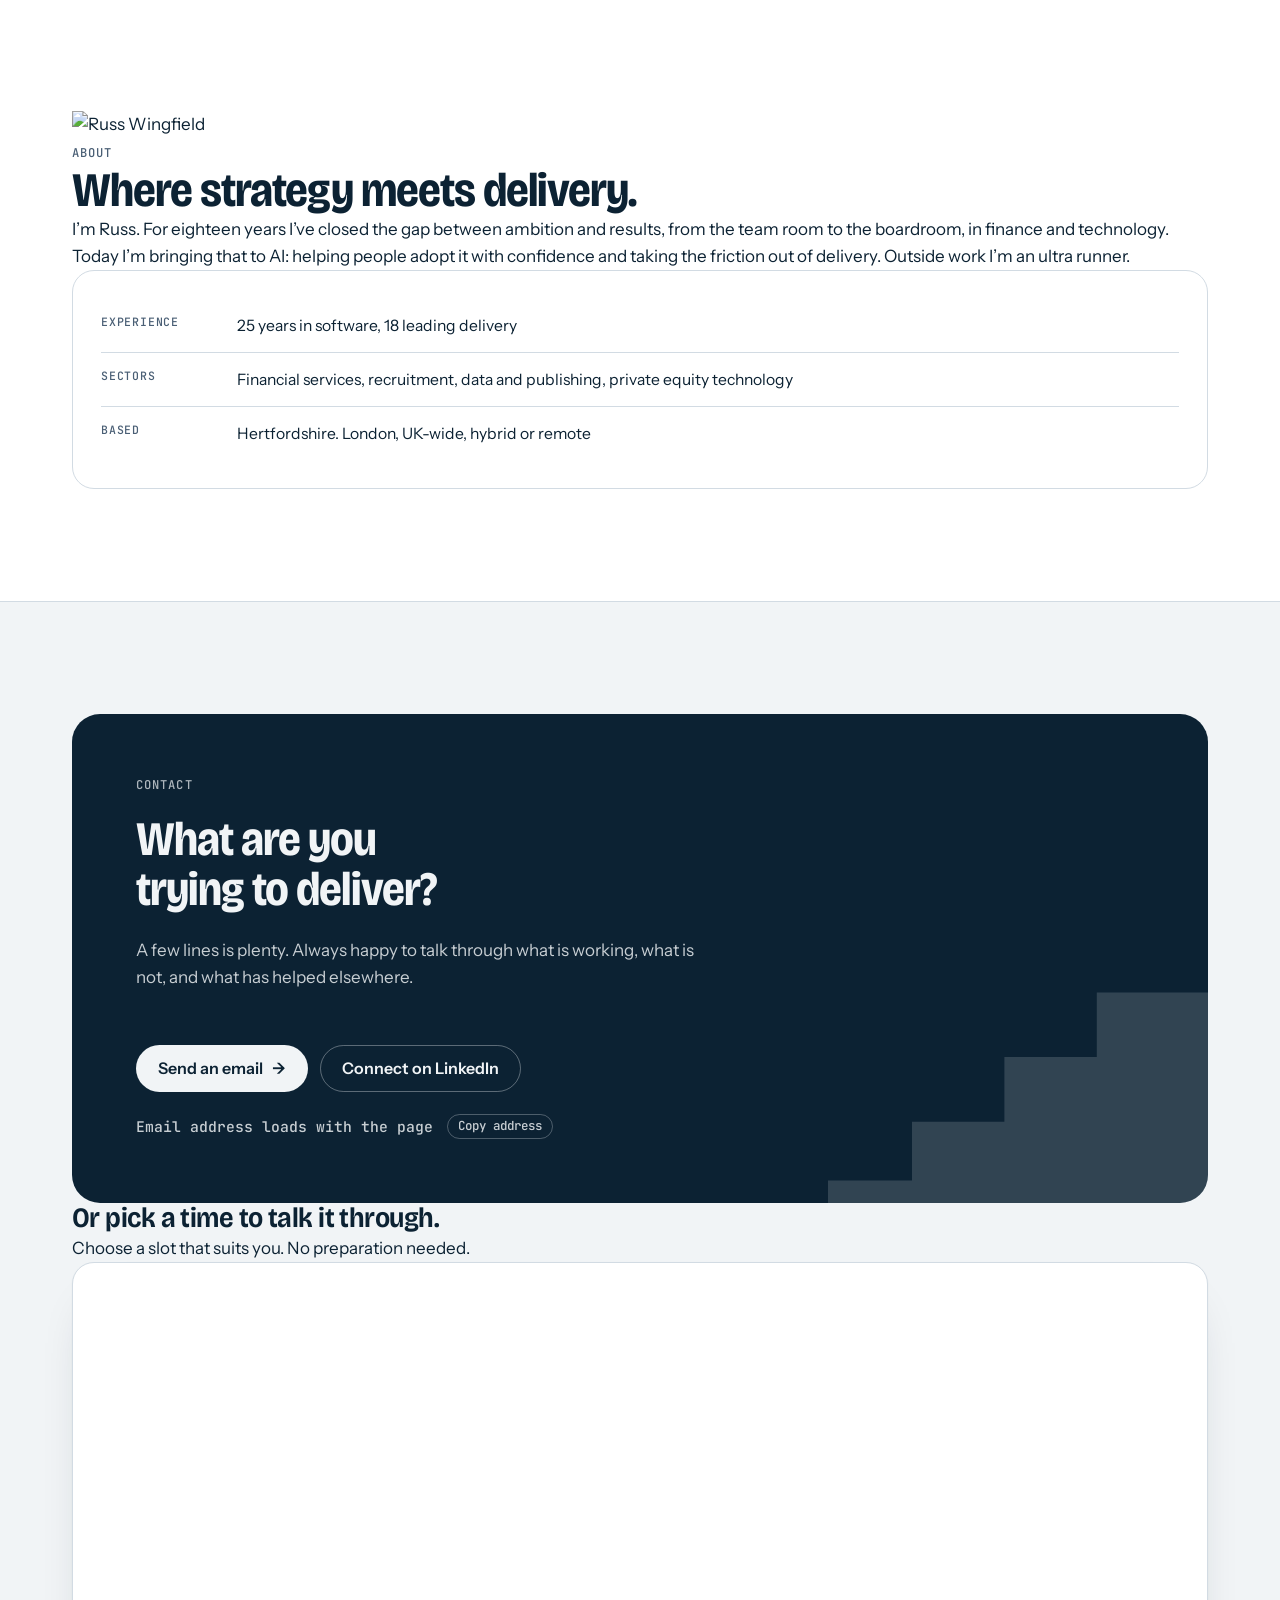
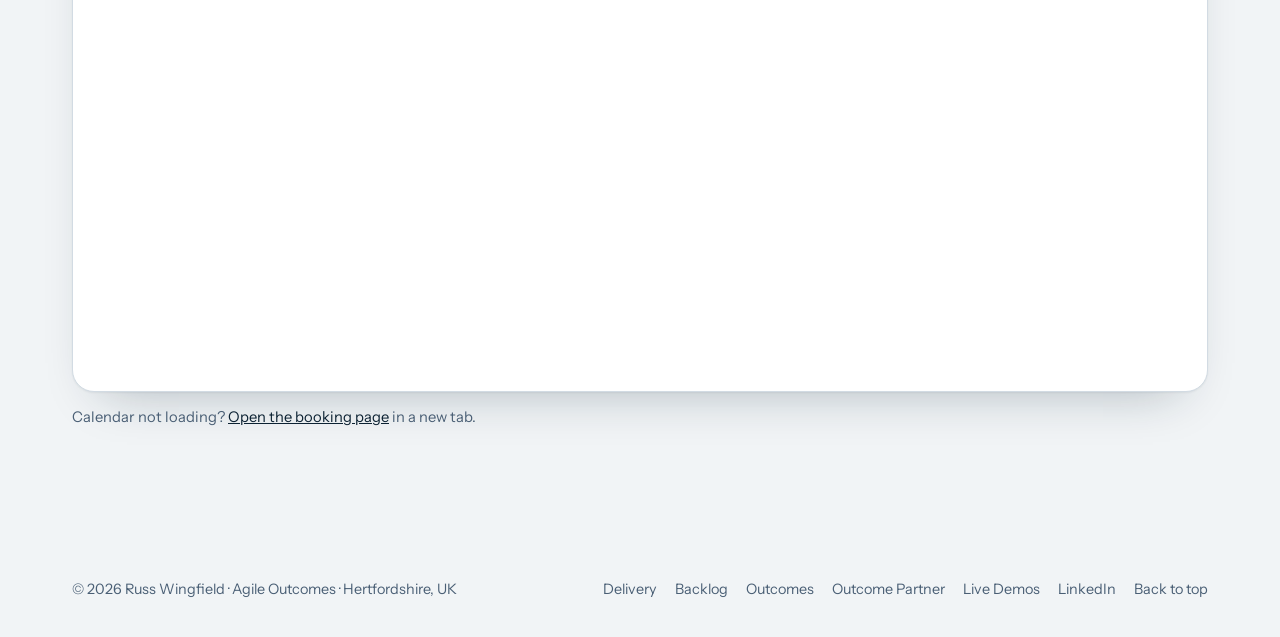
==== commit 842cdc98: "Move demos to the Live Demos page, tag prices as introductory - Offer pages no longer embed a demo; " ====
--- a/public/index.html
+++ b/public/index.html
@@ -90,7 +90,7 @@
         <h3>How is the team actually delivering?</h3>
         <p class="o-day"><strong>Day one:</strong> your own throughput, lead time and forecast.</p>
         <!-- DRAFT FIGURES: confirm -->
-        <p class="price"><span class="vh">List price </span><s class="was">£5,500</s><span class="vh">, introductory price </span><strong class="now">£4,250</strong></p>
+        <p class="price"><span class="vh">List price </span><s class="was">£5,500</s><span class="vh">, introductory price </span><strong class="now">£4,250</strong><span class="intro-tag">Introductory price</span></p>
         <a class="btn btn-ghost" href="/delivery/">See Delivery <span class="arr" aria-hidden="true">→</span></a>
       </article>
       <article class="offer">
@@ -98,7 +98,7 @@
         <p class="o-n">Backlog <span class="soon-tag">Demo soon</span></p>
         <h3>Is the right work coming in?</h3>
         <p class="o-day"><strong>Day one:</strong> a working tool in front of the team.</p>
-        <p class="price"><span class="vh">List price </span><s class="was">£8,500</s><span class="vh">, introductory price </span><strong class="now">£6,500</strong></p>
+        <p class="price"><span class="vh">List price </span><s class="was">£8,500</s><span class="vh">, introductory price </span><strong class="now">£6,500</strong><span class="intro-tag">Introductory price</span></p>
         <a class="btn btn-ghost" href="/backlog/">See Backlog <span class="arr" aria-hidden="true">→</span></a>
       </article>
       <article class="offer">
@@ -106,7 +106,7 @@
         <p class="o-n">Outcomes <span class="soon-tag">Demo soon</span></p>
         <h3>Is the work linked to what the business wants?</h3>
         <p class="o-day"><strong>Day one:</strong> a leadership session that agrees three outcomes.</p>
-        <p class="price"><span class="vh">List price </span><s class="was">£6,000</s><span class="vh">, introductory price </span><strong class="now">£4,600</strong></p>
+        <p class="price"><span class="vh">List price </span><s class="was">£6,000</s><span class="vh">, introductory price </span><strong class="now">£4,600</strong><span class="intro-tag">Introductory price</span></p>
         <a class="btn btn-ghost" href="/outcomes/">See Outcomes <span class="arr" aria-hidden="true">→</span></a>
       </article>
     </div>
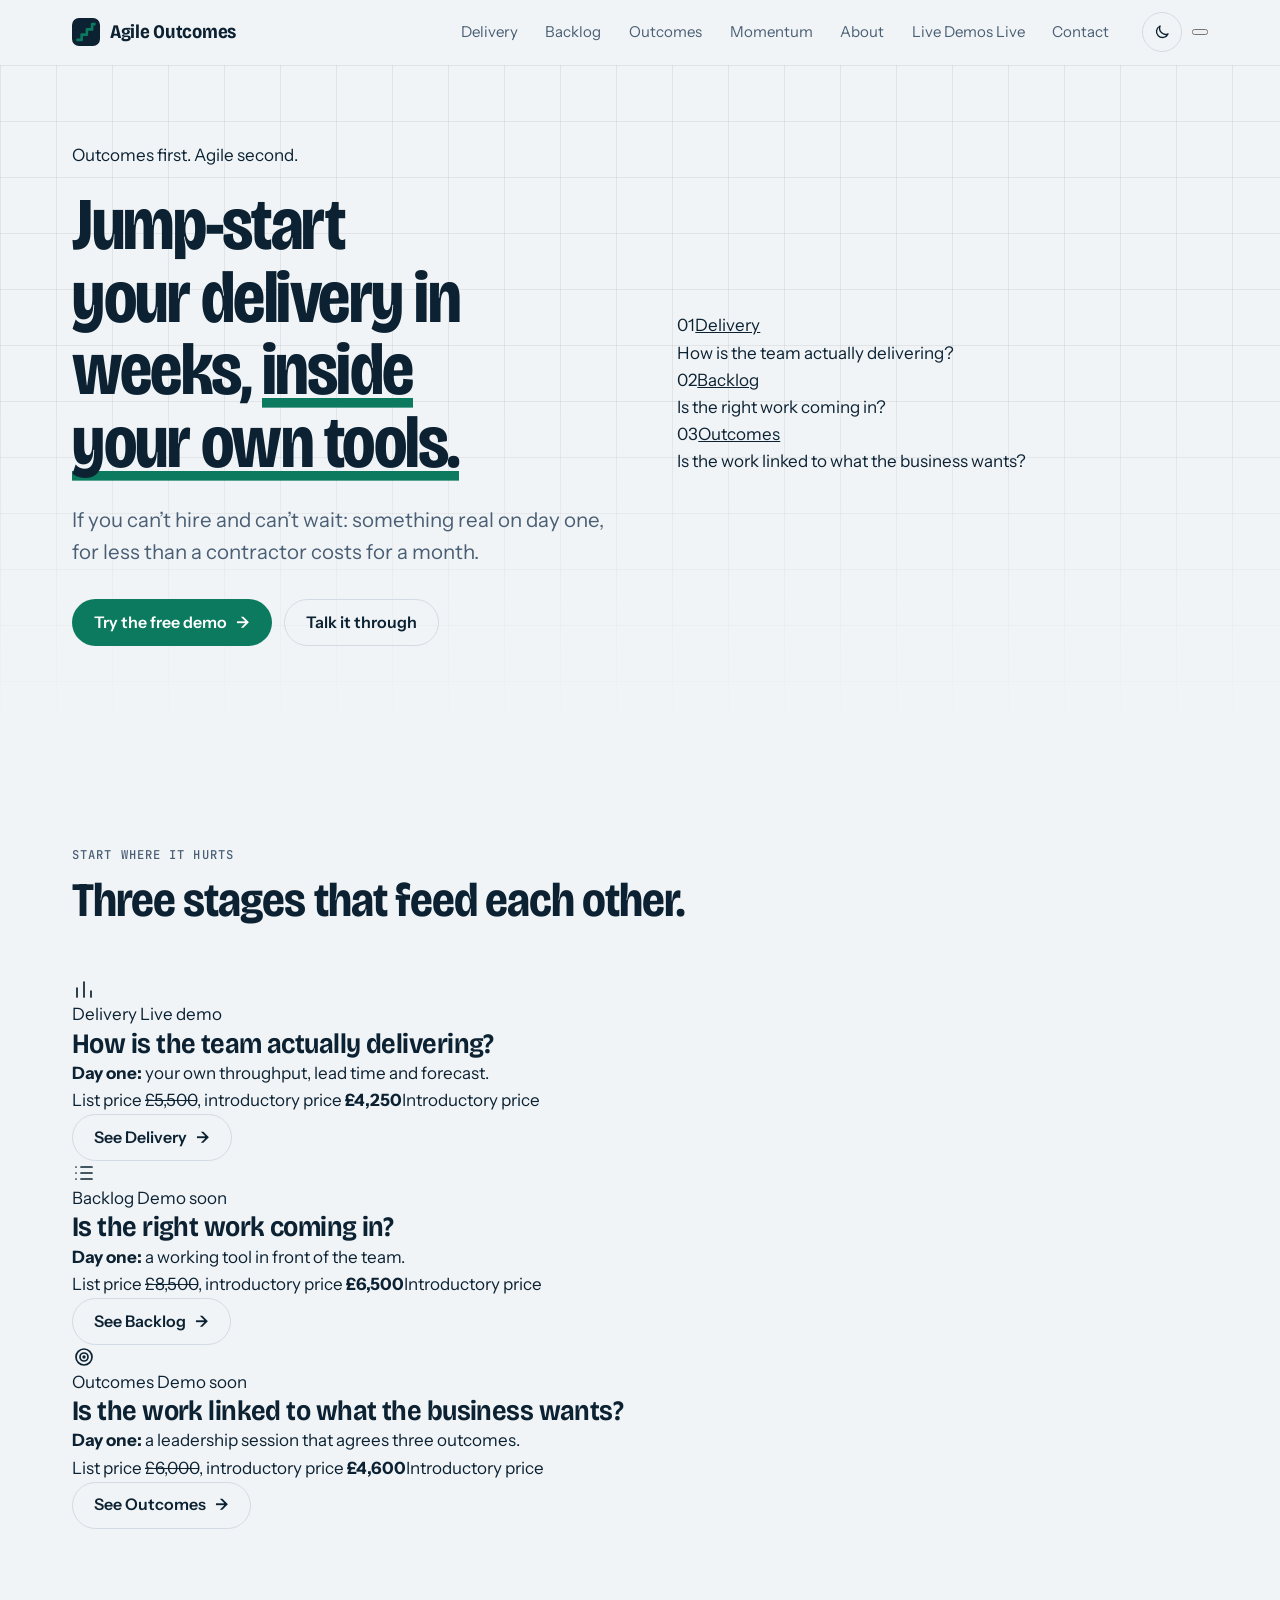
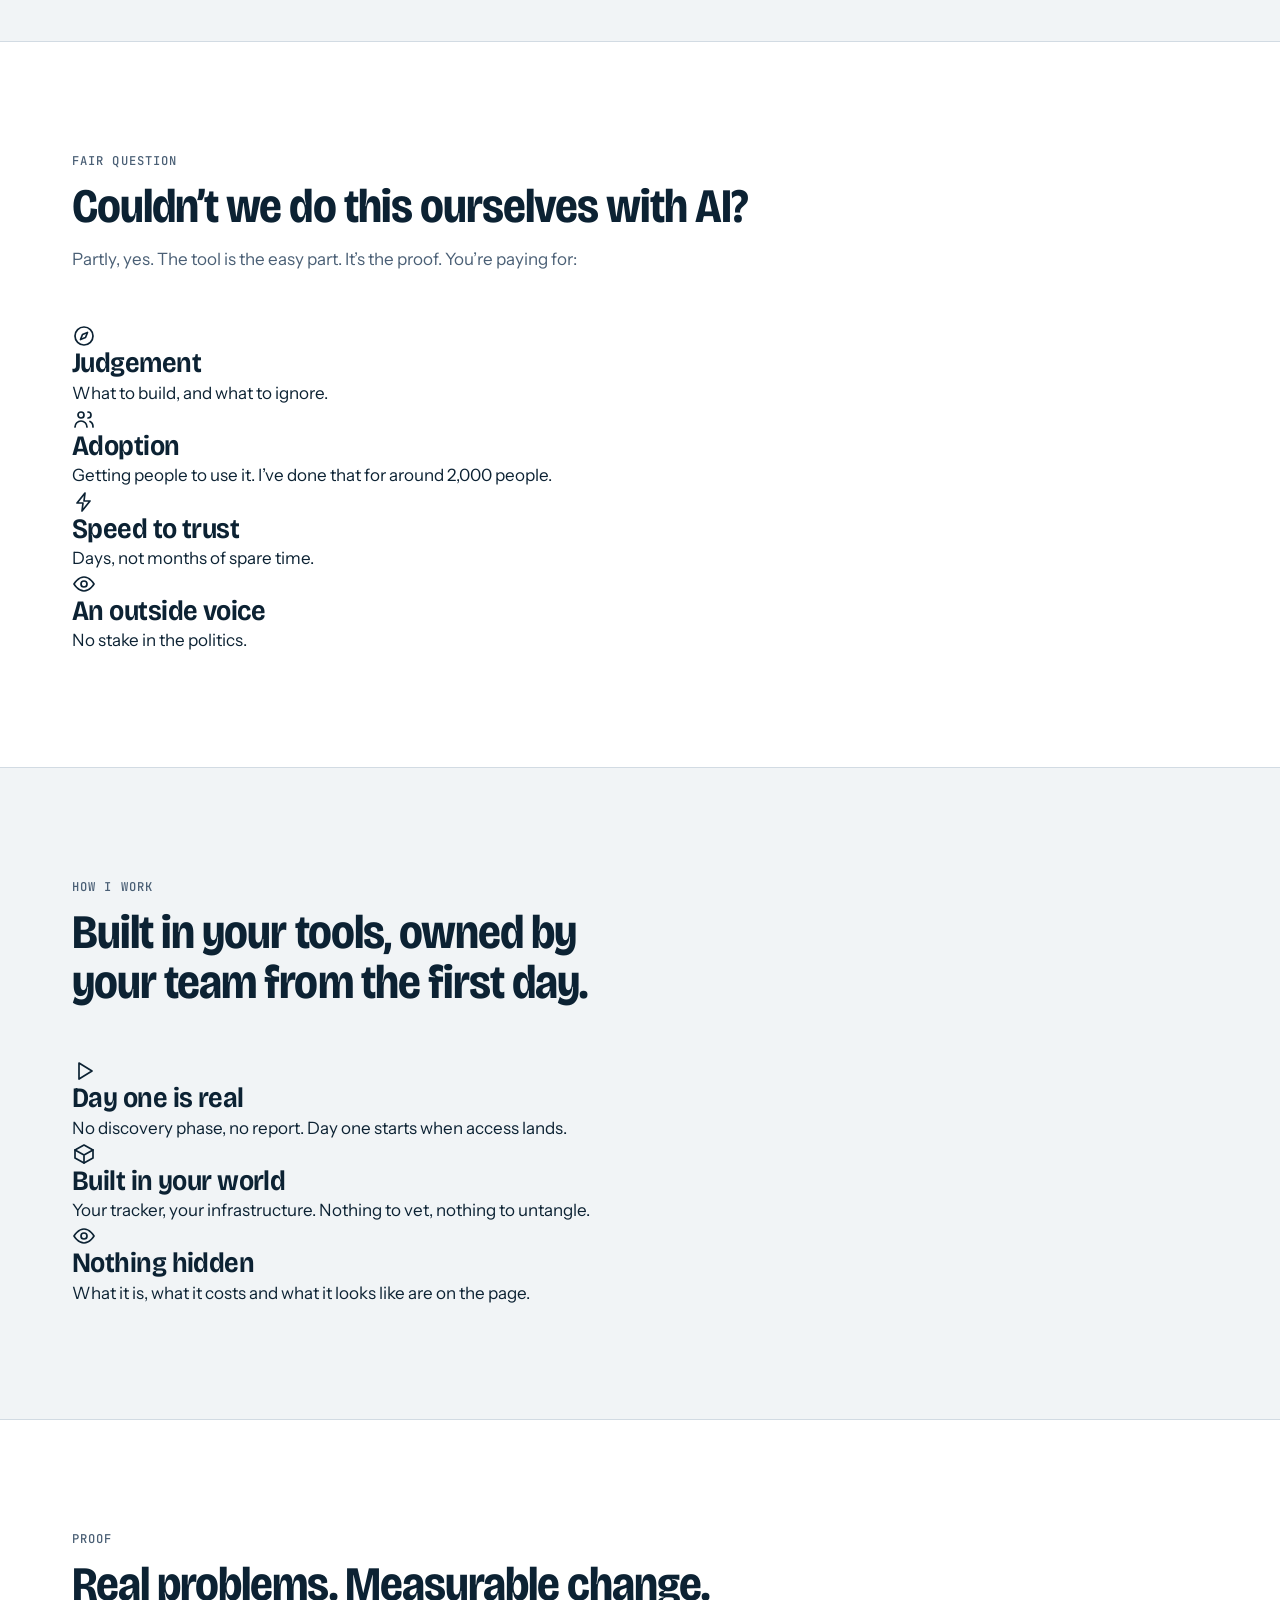
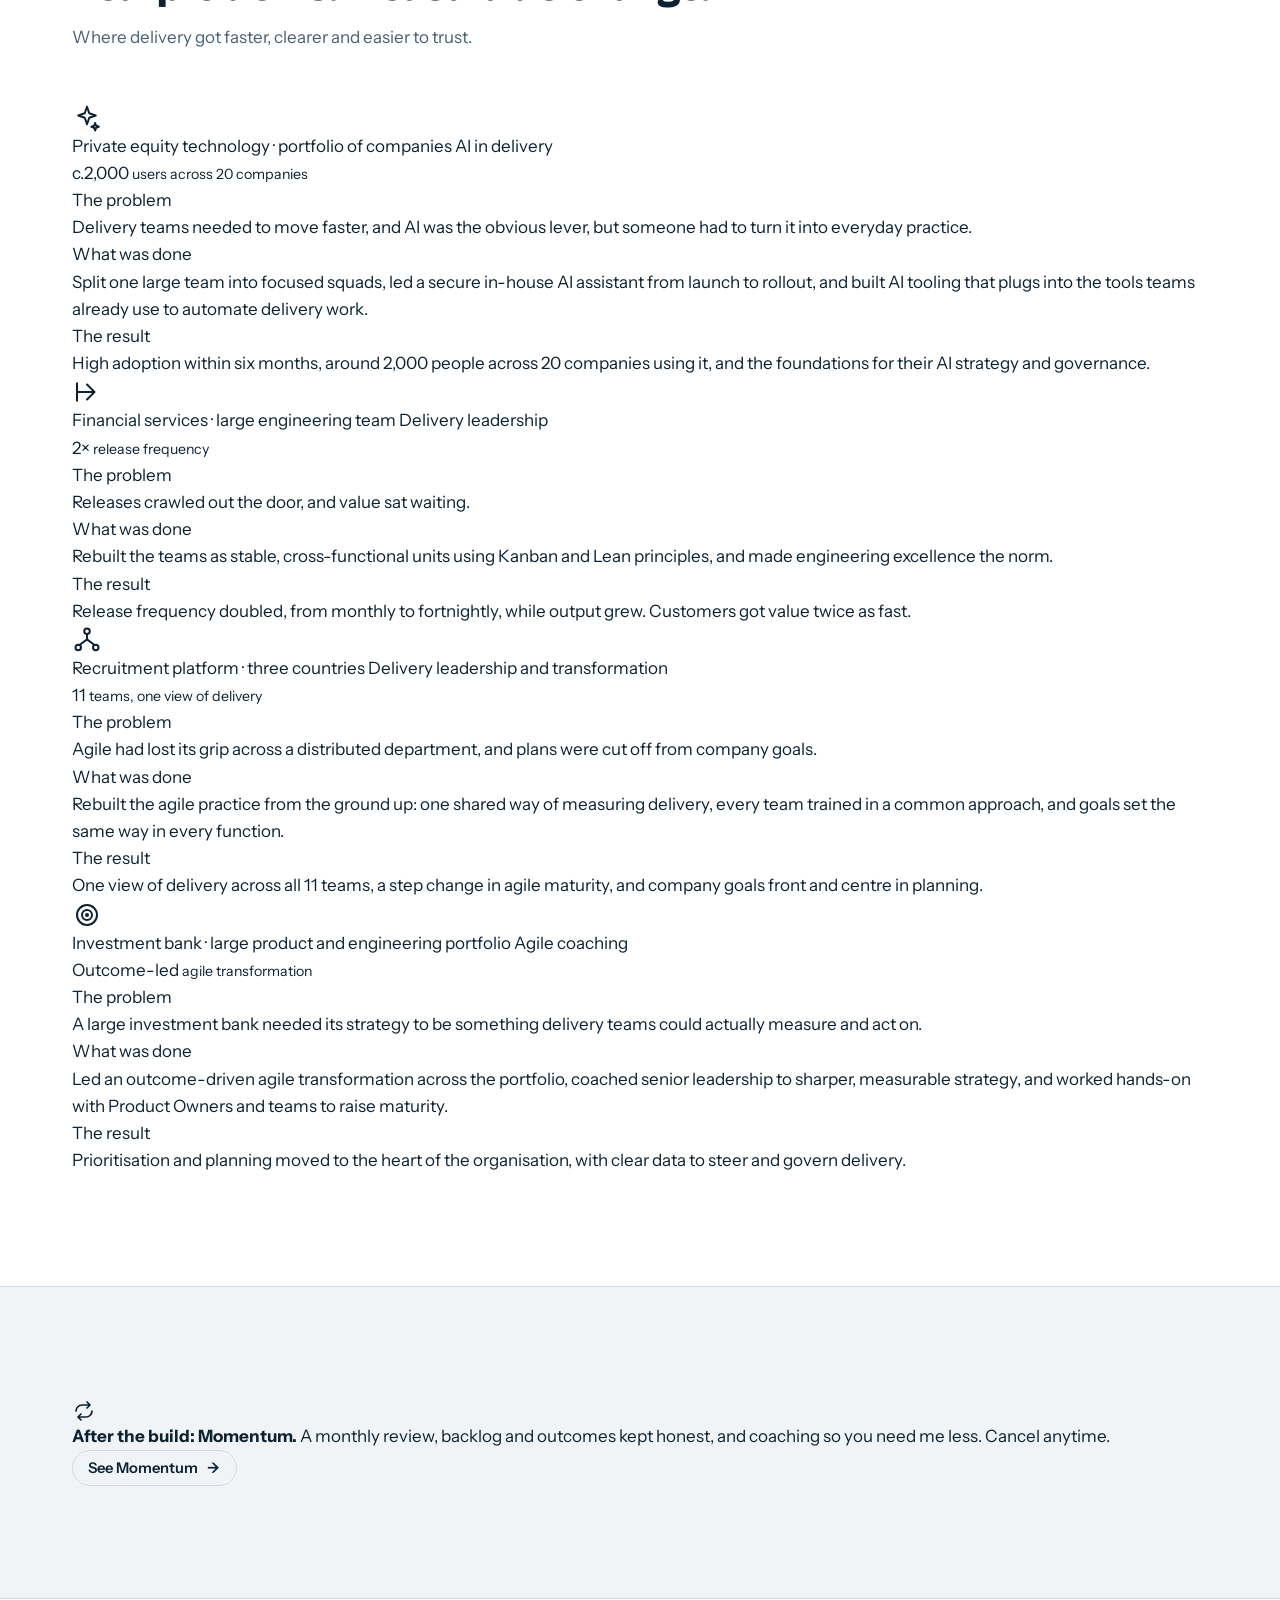
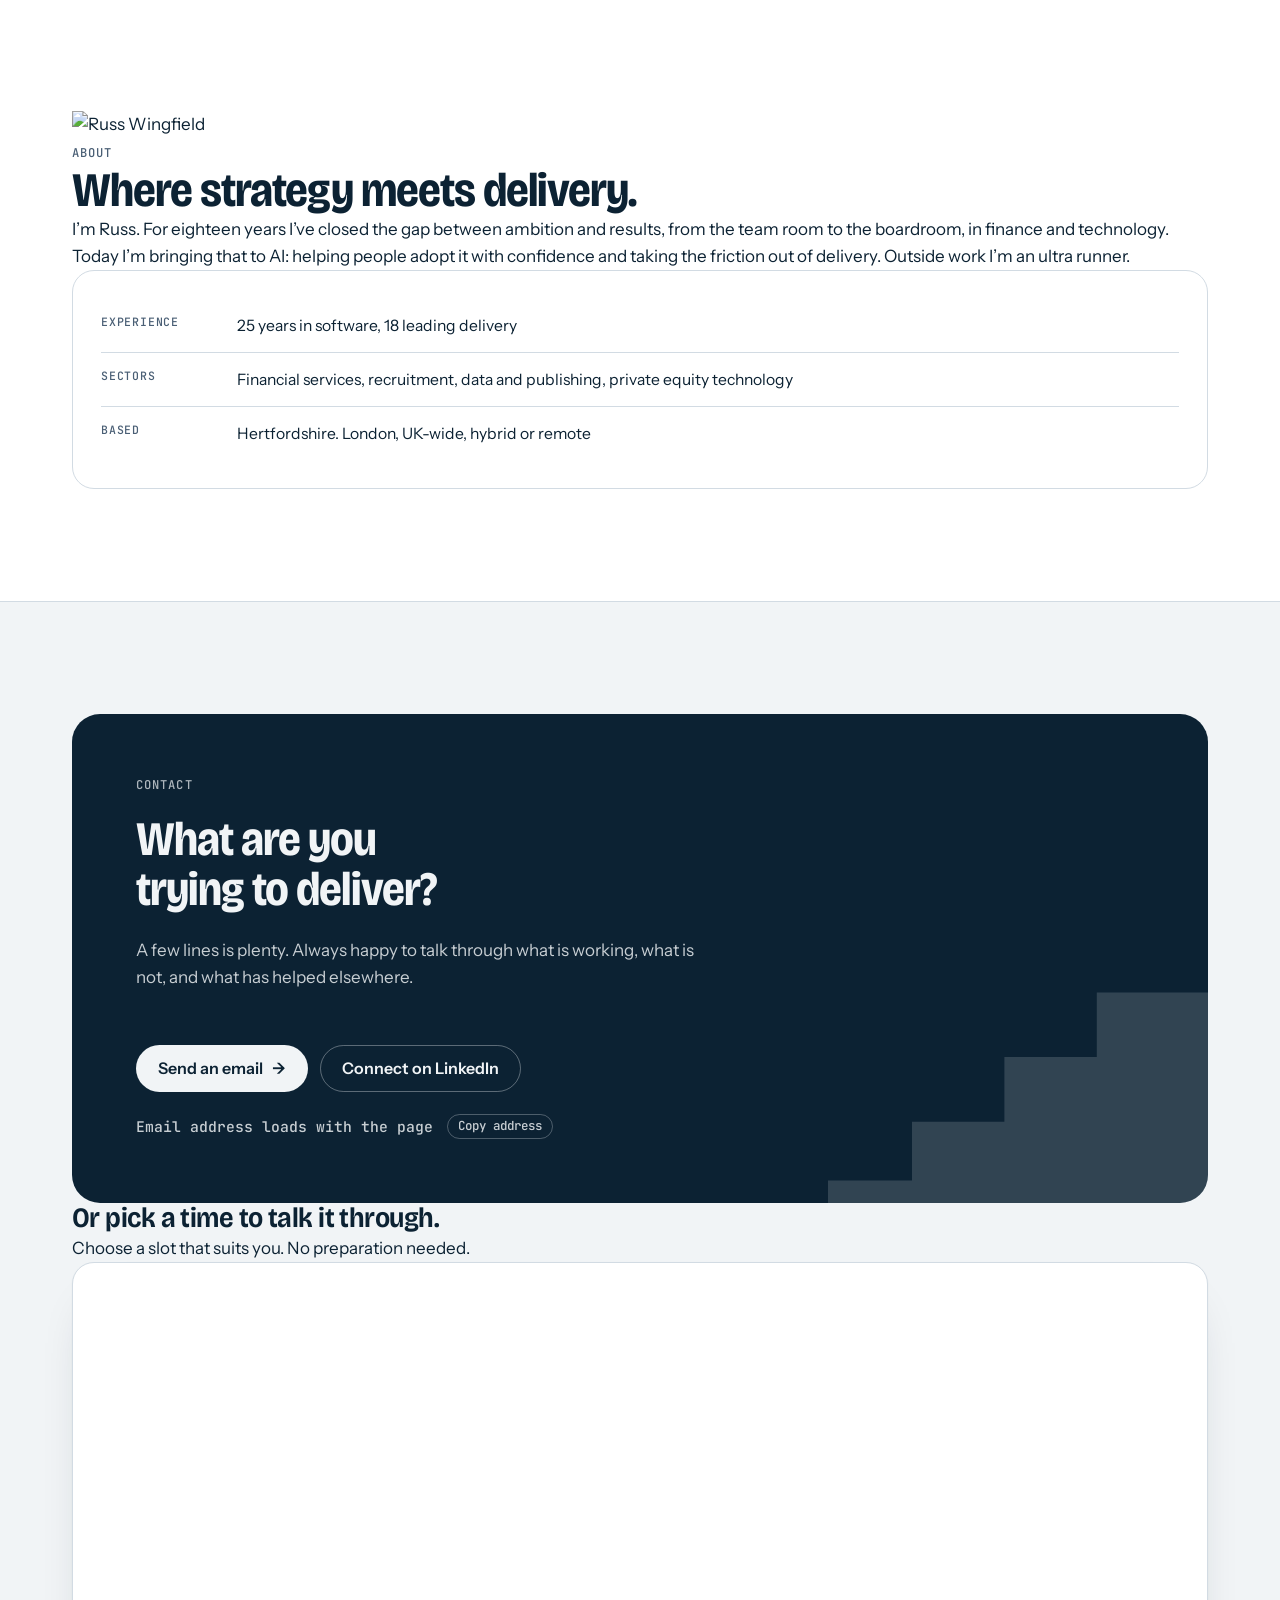
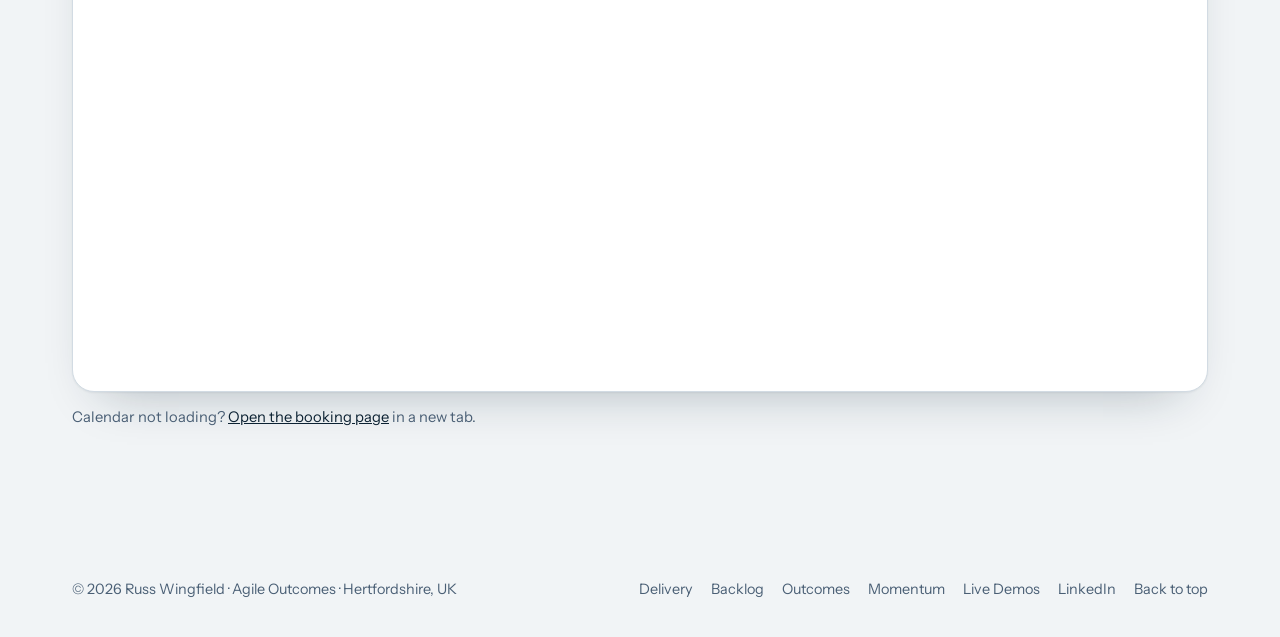
==== commit 3cb74b06: "Rename Outcome Partner to Momentum Co-Authored-By: Claude Sonnet 5.5 <noreply@anthropic.com> Claude-" ====
--- a/public/index.html
+++ b/public/index.html
@@ -36,7 +36,7 @@
       <a href="/delivery/">Delivery</a>
       <a href="/backlog/">Backlog</a>
       <a href="/outcomes/">Outcomes</a>
-      <a href="/outcome-partner/">Outcome Partner</a>
+      <a href="/momentum/">Momentum</a>
       <a href="/#about">About</a>
       <a href="/demo/" class="nav-live">Live Demos <span class="live-tag">Live</span></a>
       <a href="/#contact">Contact</a>
@@ -200,12 +200,12 @@
   </div>
 </section>
 
-<section class="sec tight" id="partner" aria-label="Outcome Partner">
+<section class="sec tight" id="partner" aria-label="Momentum">
   <div class="wrap">
     <div class="slim rv">
       <span class="ib"><svg class="ico" viewBox="0 0 24 24" width="24" height="24" fill="none" stroke="currentColor" stroke-width="1.7" stroke-linecap="round" stroke-linejoin="round" aria-hidden="true"><path d="M4 12a6 6 0 016-6h8M15 3l3 3-3 3M20 12a6 6 0 01-6 6H6M9 21l-3-3 3-3"/></svg></span>
-      <p><strong>After the build: Outcome Partner.</strong> A monthly review, backlog and outcomes kept honest, and coaching so you need me less. Cancel anytime.</p>
-      <a class="btn btn-ghost btn-sm" href="/outcome-partner/">See Outcome Partner <span class="arr" aria-hidden="true">→</span></a>
+      <p><strong>After the build: Momentum.</strong> A monthly review, backlog and outcomes kept honest, and coaching so you need me less. Cancel anytime.</p>
+      <a class="btn btn-ghost btn-sm" href="/momentum/">See Momentum <span class="arr" aria-hidden="true">→</span></a>
     </div>
   </div>
 </section>
@@ -260,7 +260,7 @@
 <footer>
   <div class="wrap foot">
     <p>© <span id="yr">2026</span> Russ Wingfield · Agile Outcomes · Hertfordshire, UK</p>
-    <nav aria-label="Footer"><a href="/delivery/">Delivery</a><a href="/backlog/">Backlog</a><a href="/outcomes/">Outcomes</a><a href="/outcome-partner/">Outcome Partner</a><a href="/demo/">Live Demos</a><a href="https://www.linkedin.com/in/russwingfield/" target="_blank" rel="noopener">LinkedIn</a><a href="#top">Back to top</a></nav>
+    <nav aria-label="Footer"><a href="/delivery/">Delivery</a><a href="/backlog/">Backlog</a><a href="/outcomes/">Outcomes</a><a href="/momentum/">Momentum</a><a href="/demo/">Live Demos</a><a href="https://www.linkedin.com/in/russwingfield/" target="_blank" rel="noopener">LinkedIn</a><a href="#top">Back to top</a></nav>
   </div>
 </footer>
 <script src="/app.js" defer></script>
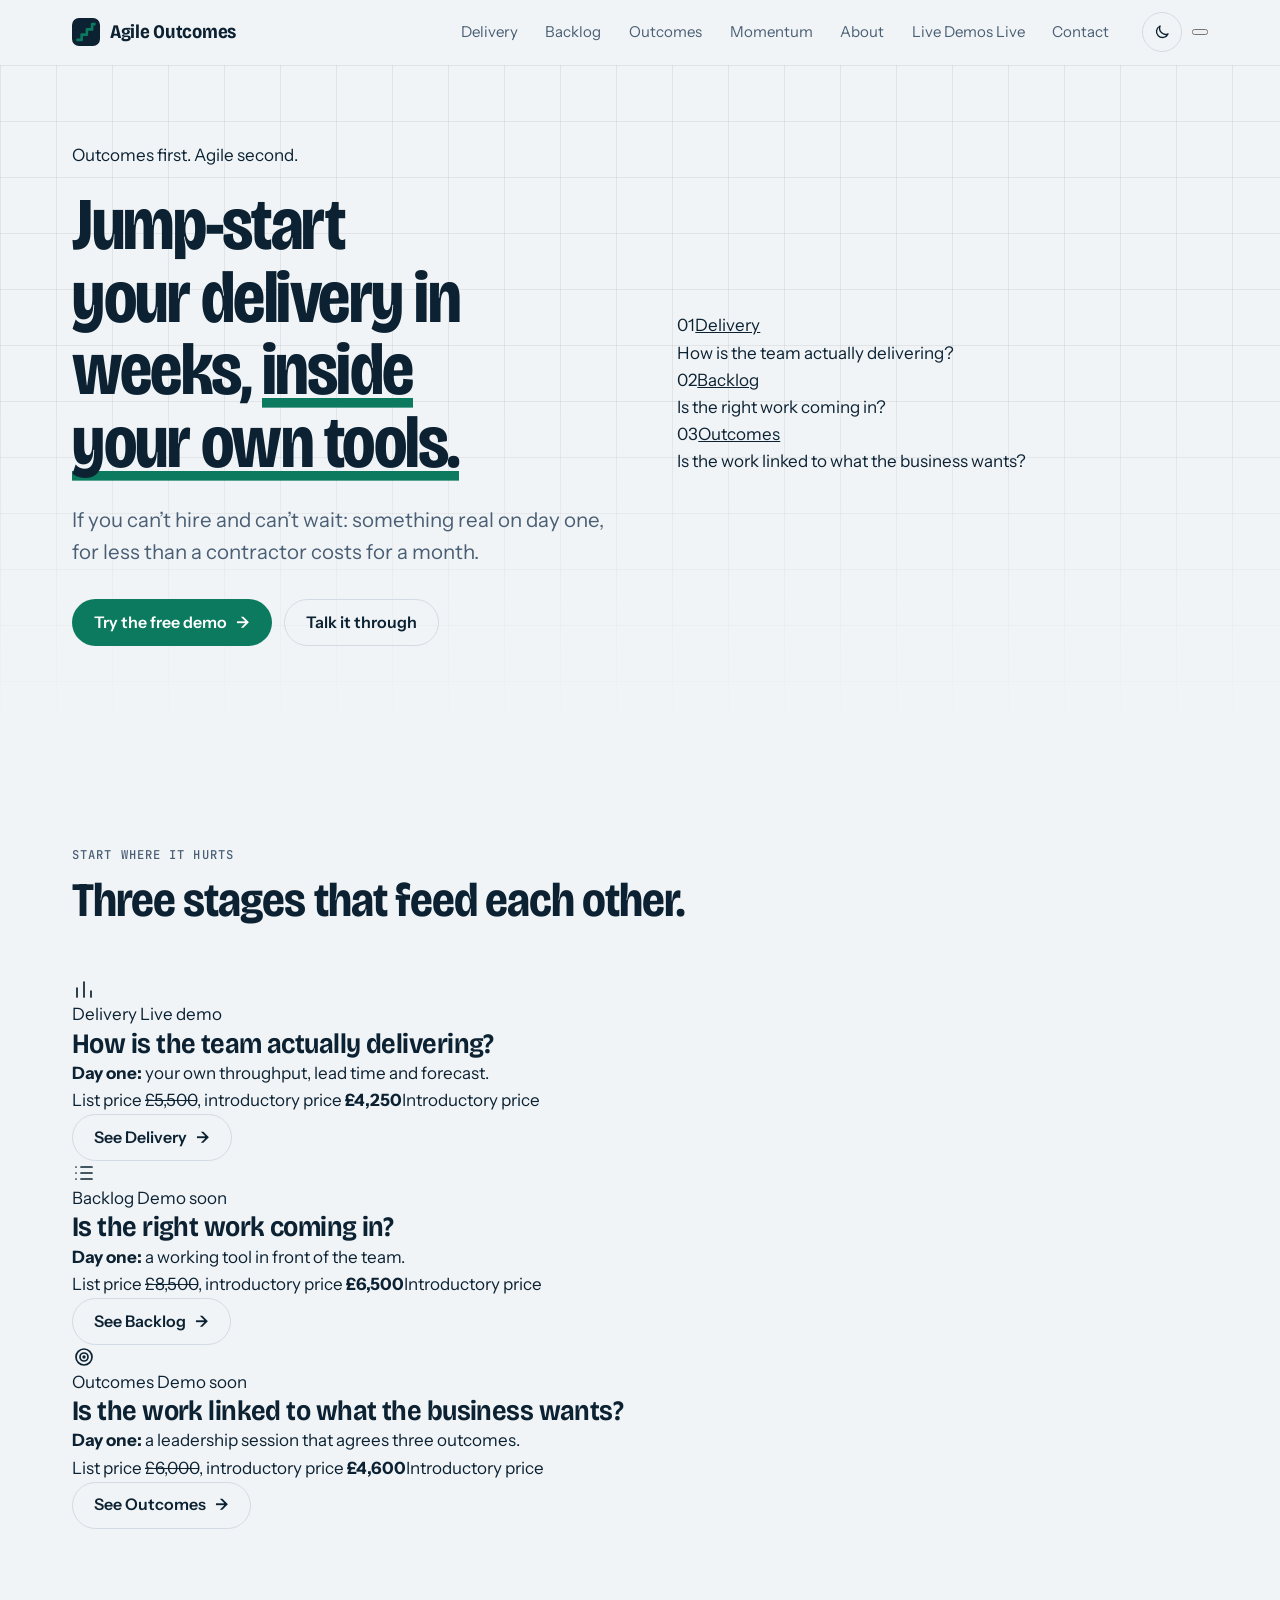
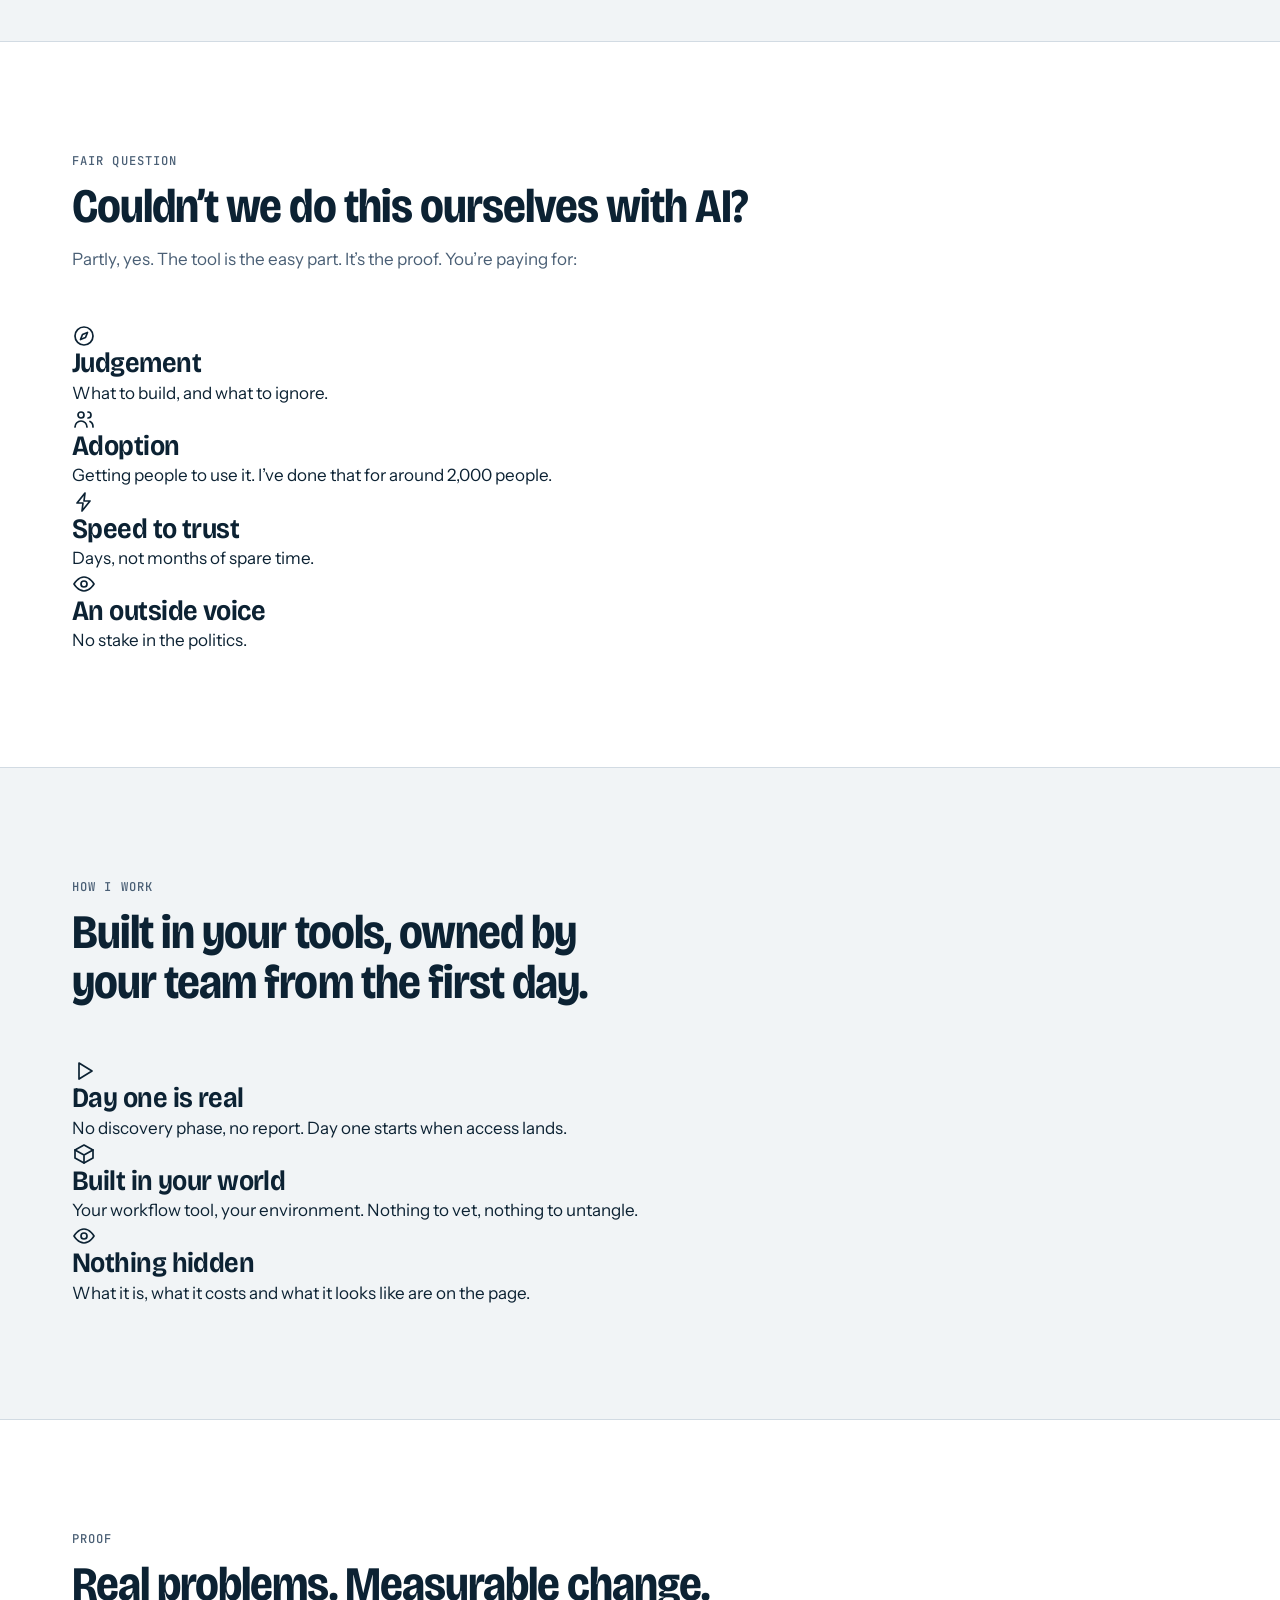
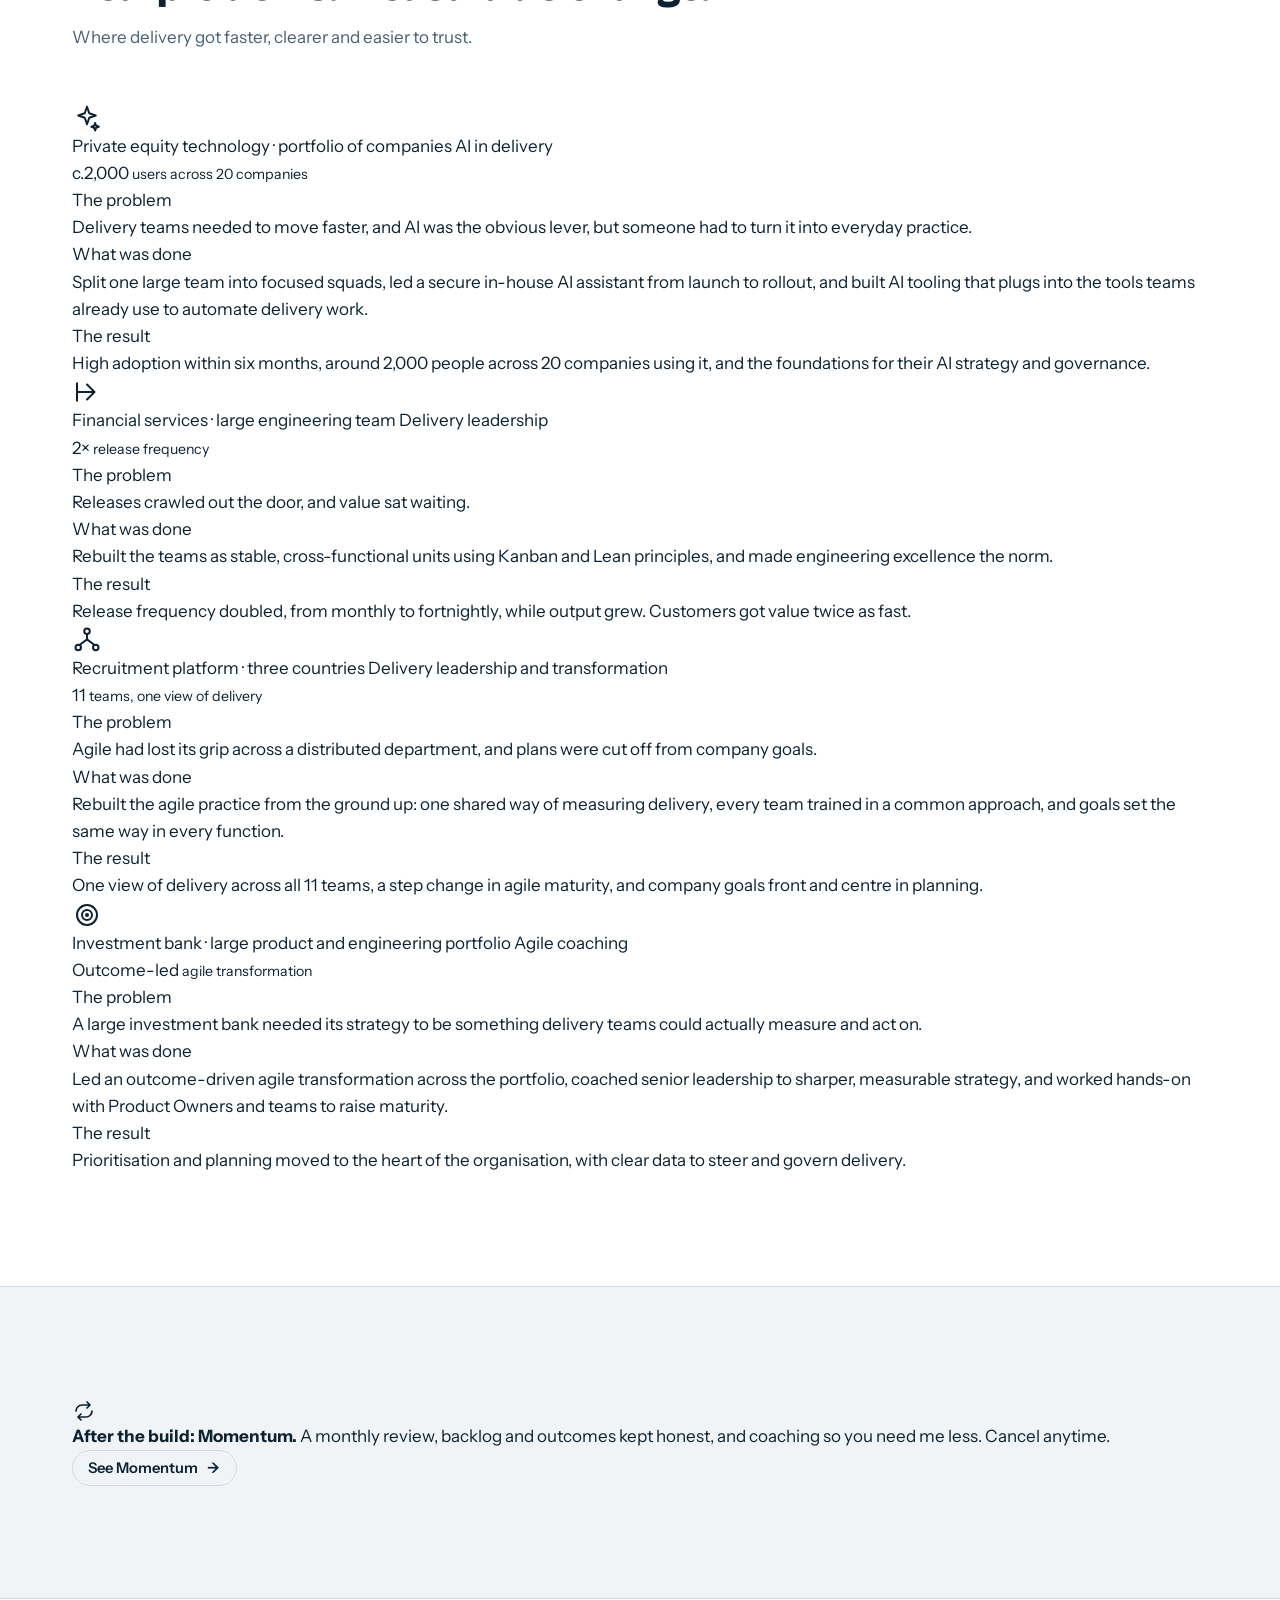
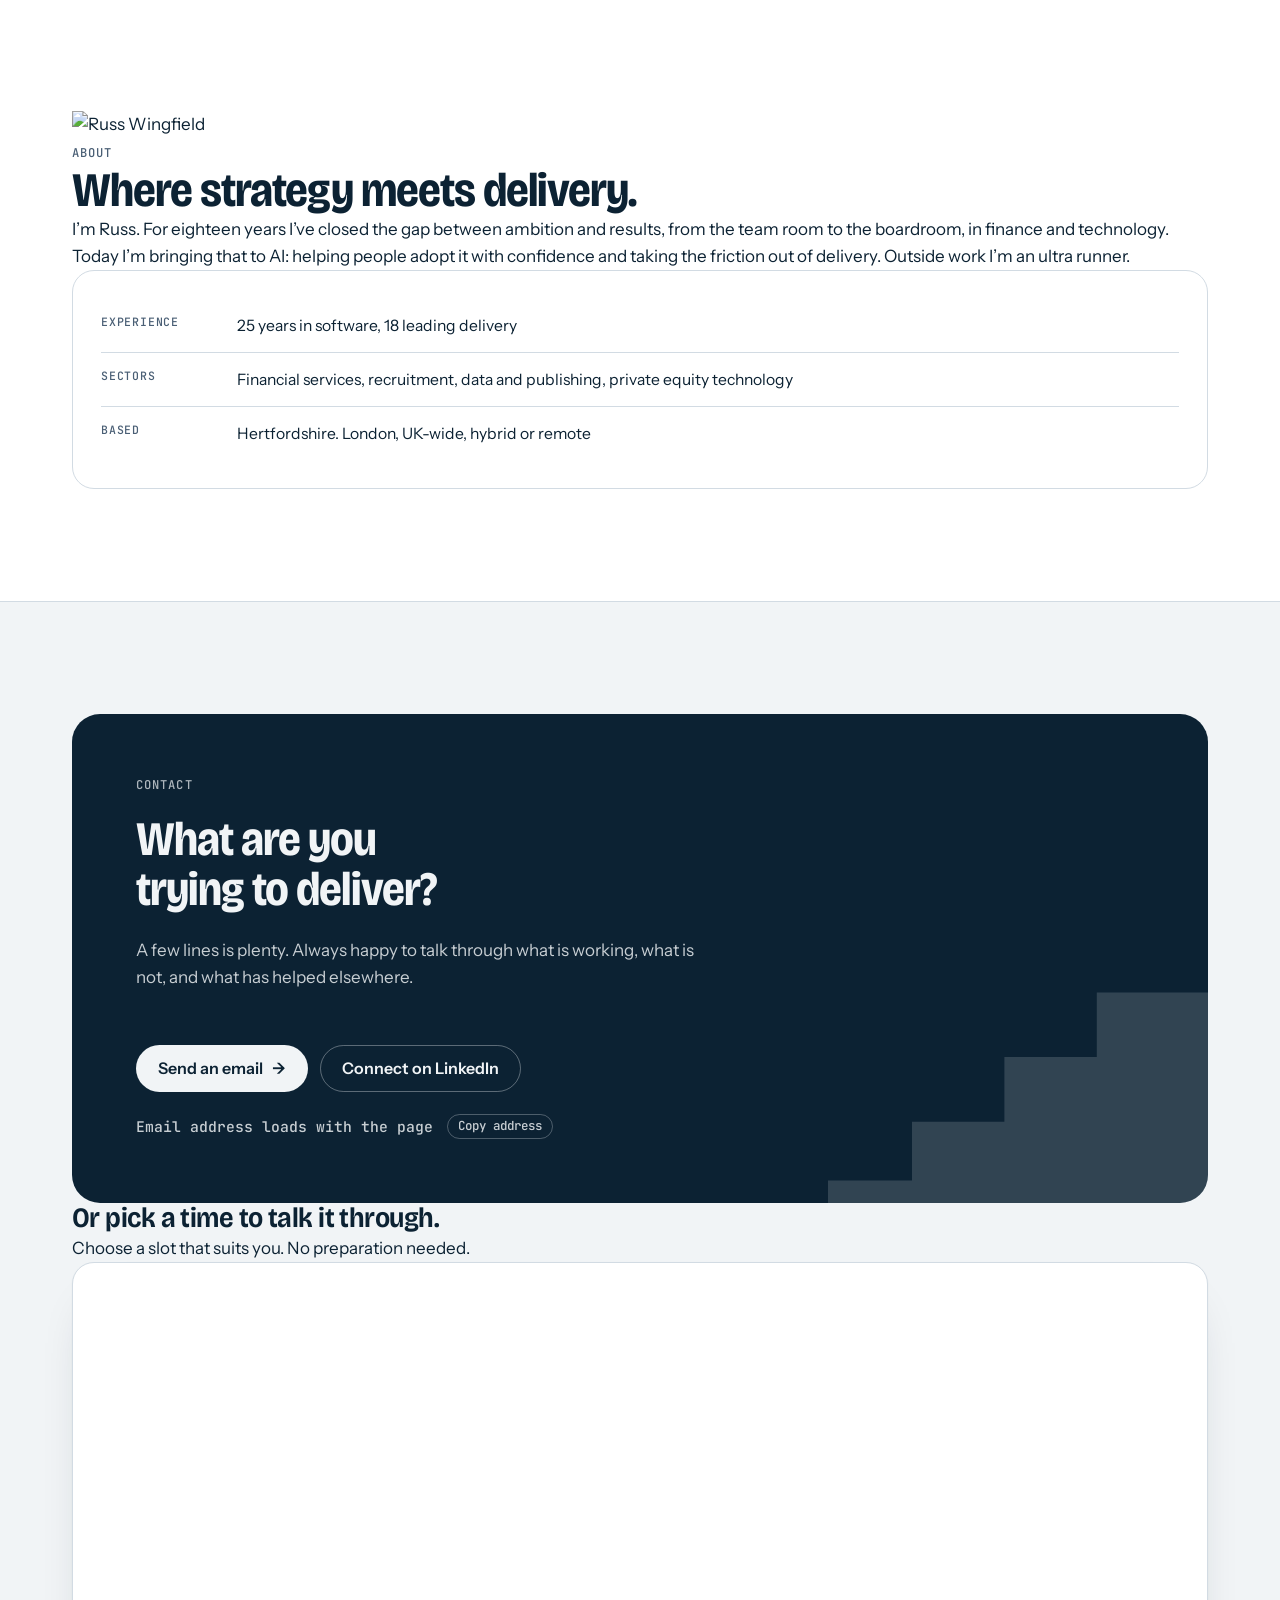
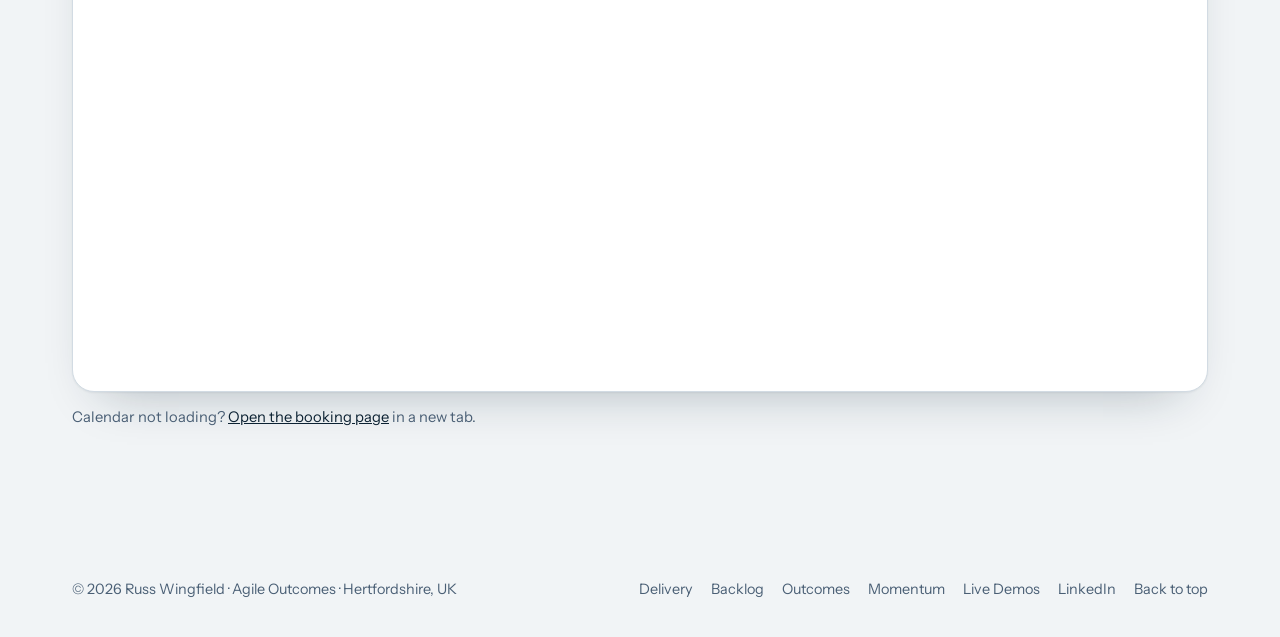
==== commit 606287dc: "Clearer Built in your tools headings; say workflow tool and your environment Co-Authored-By: Claude " ====
--- a/public/index.html
+++ b/public/index.html
@@ -137,7 +137,7 @@
     </header>
     <ul class="three rv">
       <li><span class="ib"><svg class="ico" viewBox="0 0 24 24" width="24" height="24" fill="none" stroke="currentColor" stroke-width="1.7" stroke-linecap="round" stroke-linejoin="round" aria-hidden="true"><path d="M7 4l13 8-13 8z"/></svg></span><h3>Day one is real</h3><p>No discovery phase, no report. Day one starts when access lands.</p></li>
-      <li><span class="ib"><svg class="ico" viewBox="0 0 24 24" width="24" height="24" fill="none" stroke="currentColor" stroke-width="1.7" stroke-linecap="round" stroke-linejoin="round" aria-hidden="true"><path d="M3 8l9-5 9 5v8l-9 5-9-5z"/><path d="M3 8l9 5 9-5M12 13v8"/></svg></span><h3>Built in your world</h3><p>Your tracker, your infrastructure. Nothing to vet, nothing to untangle.</p></li>
+      <li><span class="ib"><svg class="ico" viewBox="0 0 24 24" width="24" height="24" fill="none" stroke="currentColor" stroke-width="1.7" stroke-linecap="round" stroke-linejoin="round" aria-hidden="true"><path d="M3 8l9-5 9 5v8l-9 5-9-5z"/><path d="M3 8l9 5 9-5M12 13v8"/></svg></span><h3>Built in your world</h3><p>Your workflow tool, your environment. Nothing to vet, nothing to untangle.</p></li>
       <li><span class="ib"><svg class="ico" viewBox="0 0 24 24" width="24" height="24" fill="none" stroke="currentColor" stroke-width="1.7" stroke-linecap="round" stroke-linejoin="round" aria-hidden="true"><path d="M2 12s4-7 10-7 10 7 10 7-4 7-10 7S2 12 2 12z"/><circle cx="12" cy="12" r="3"/></svg></span><h3>Nothing hidden</h3><p>What it is, what it costs and what it looks like are on the page.</p></li>
     </ul>
   </div>
